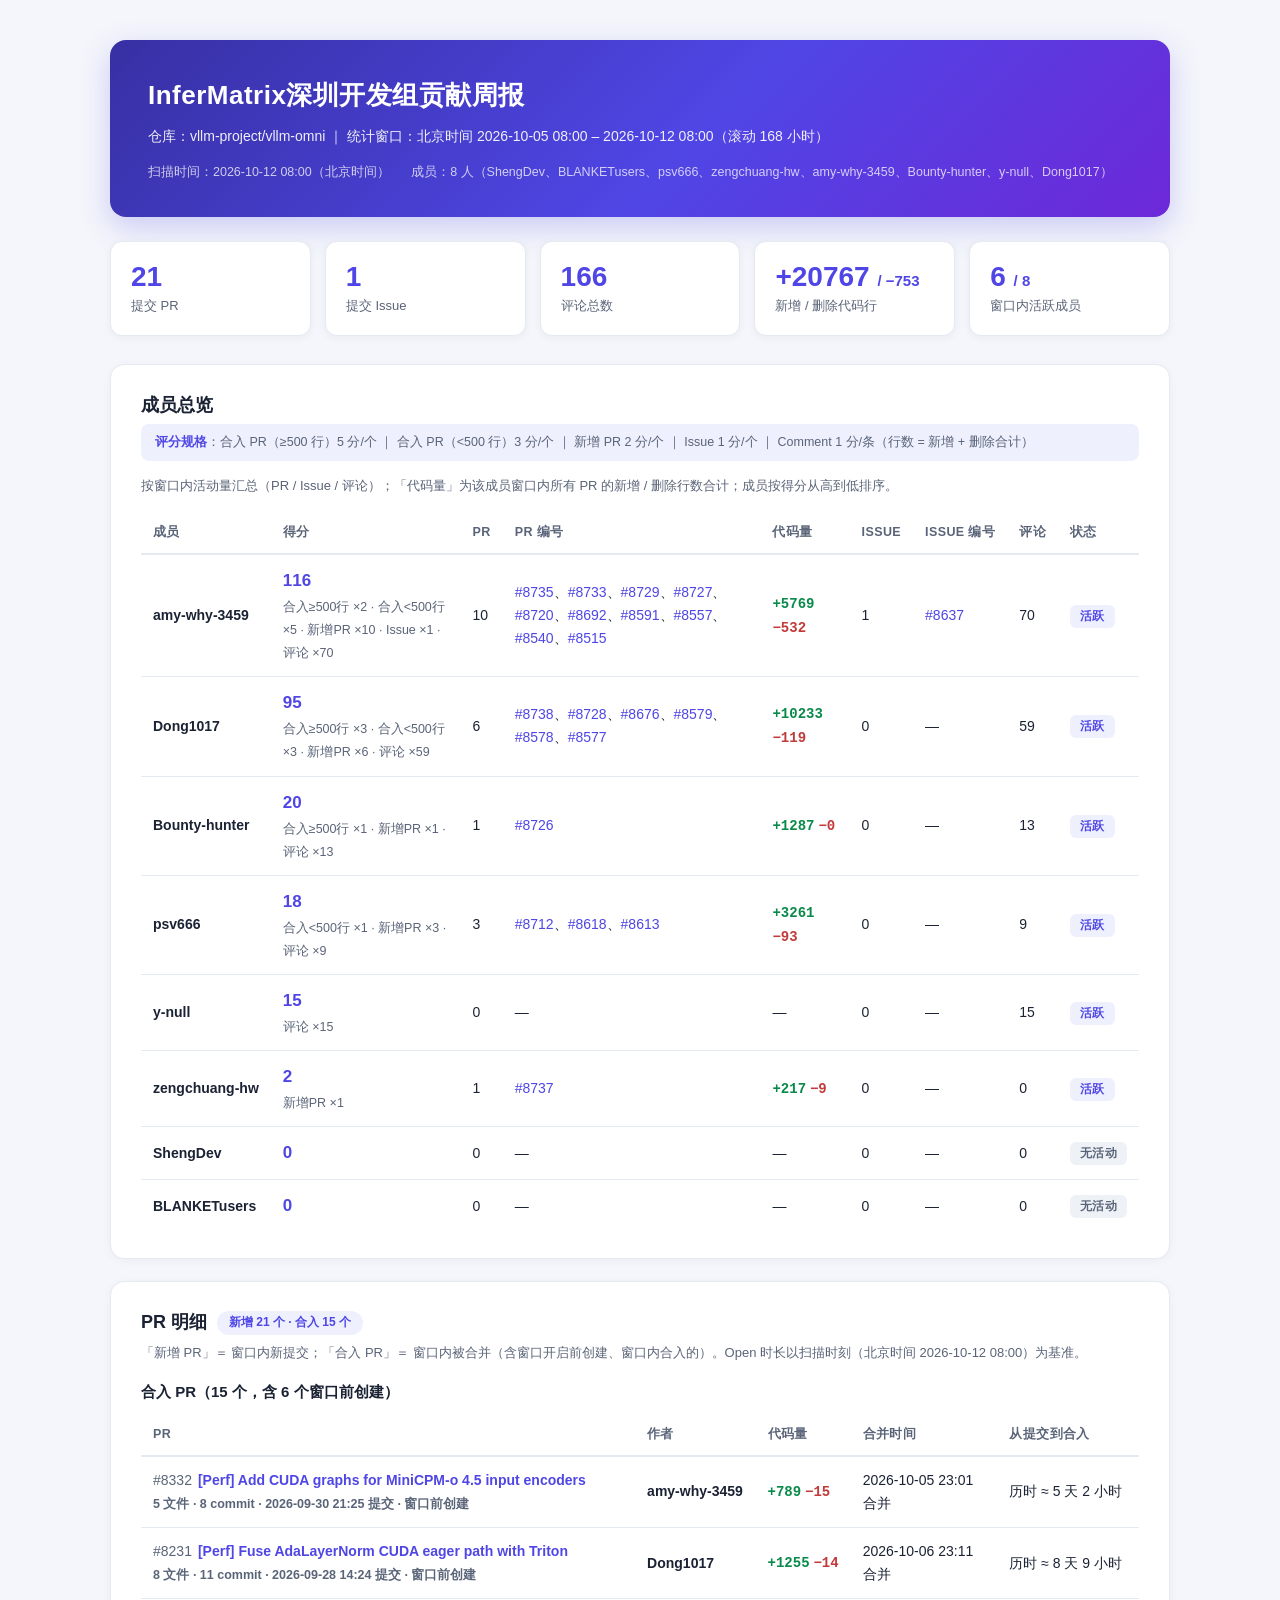
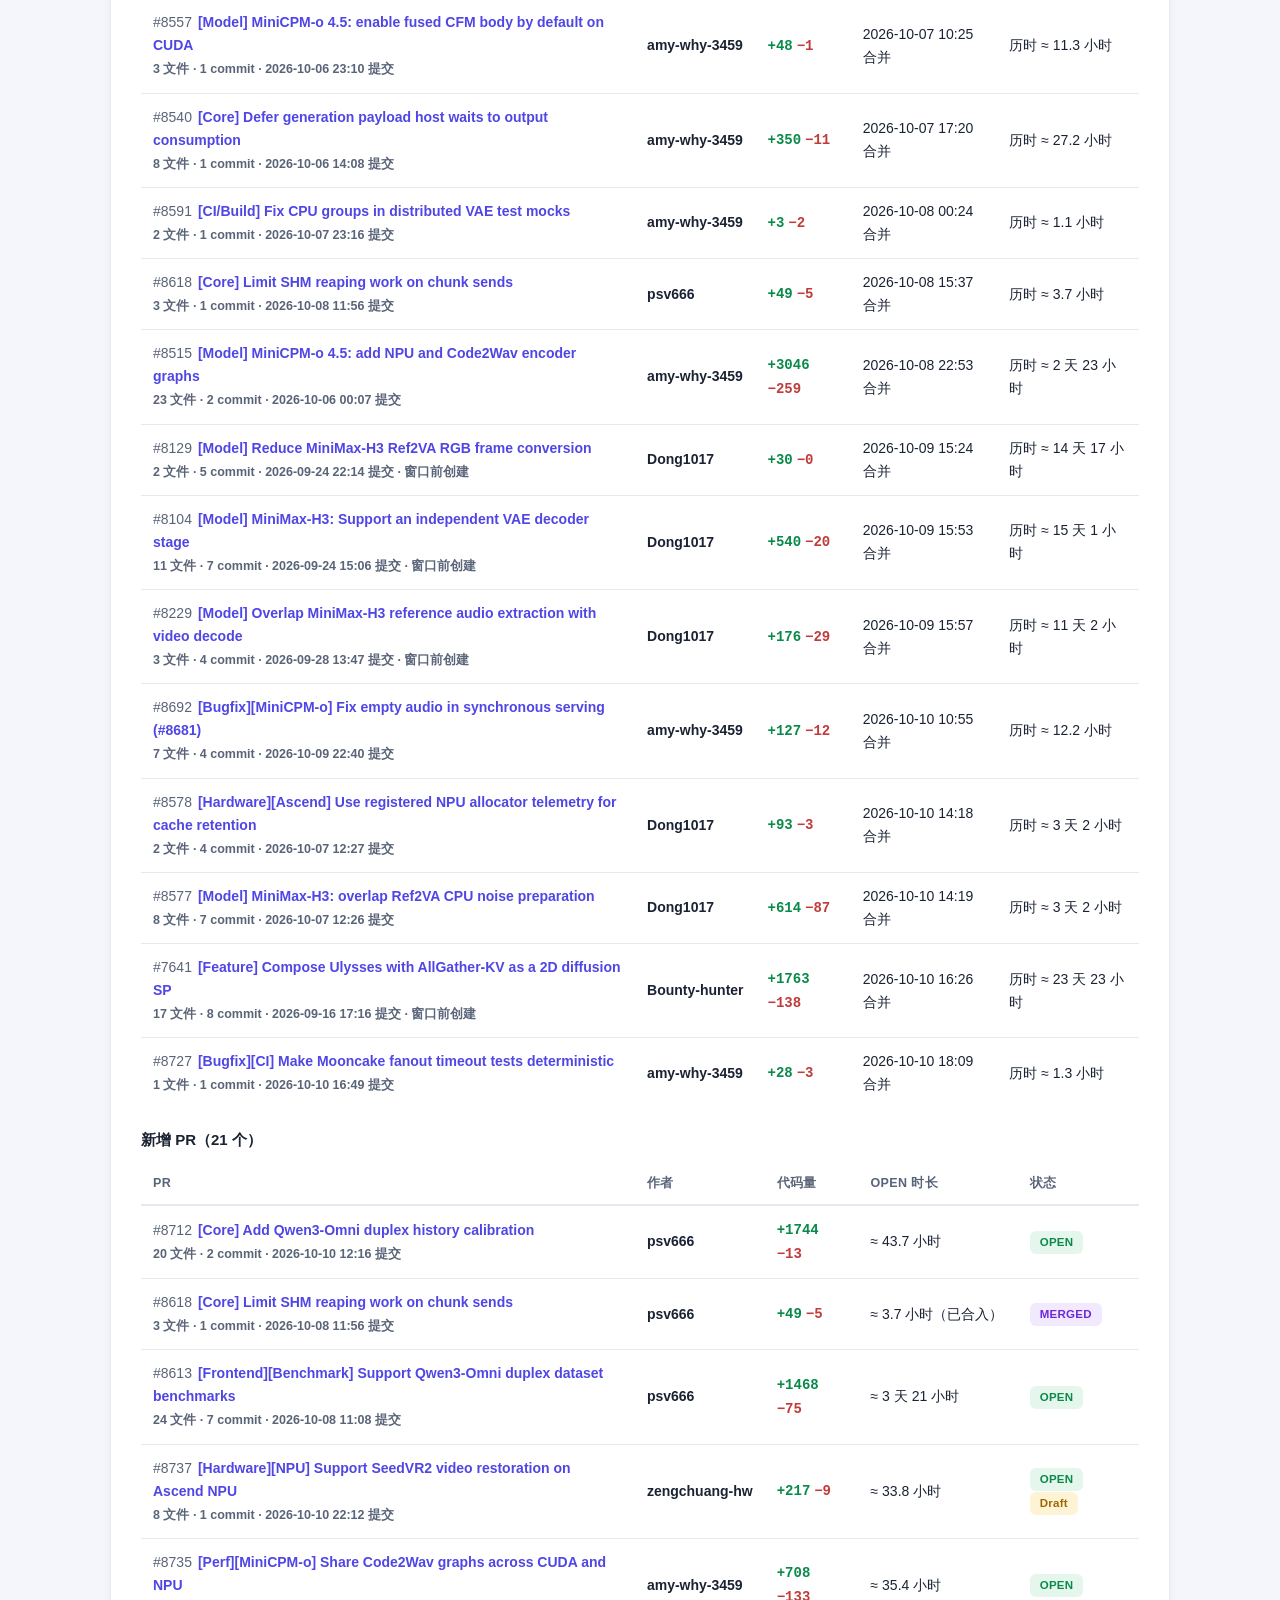
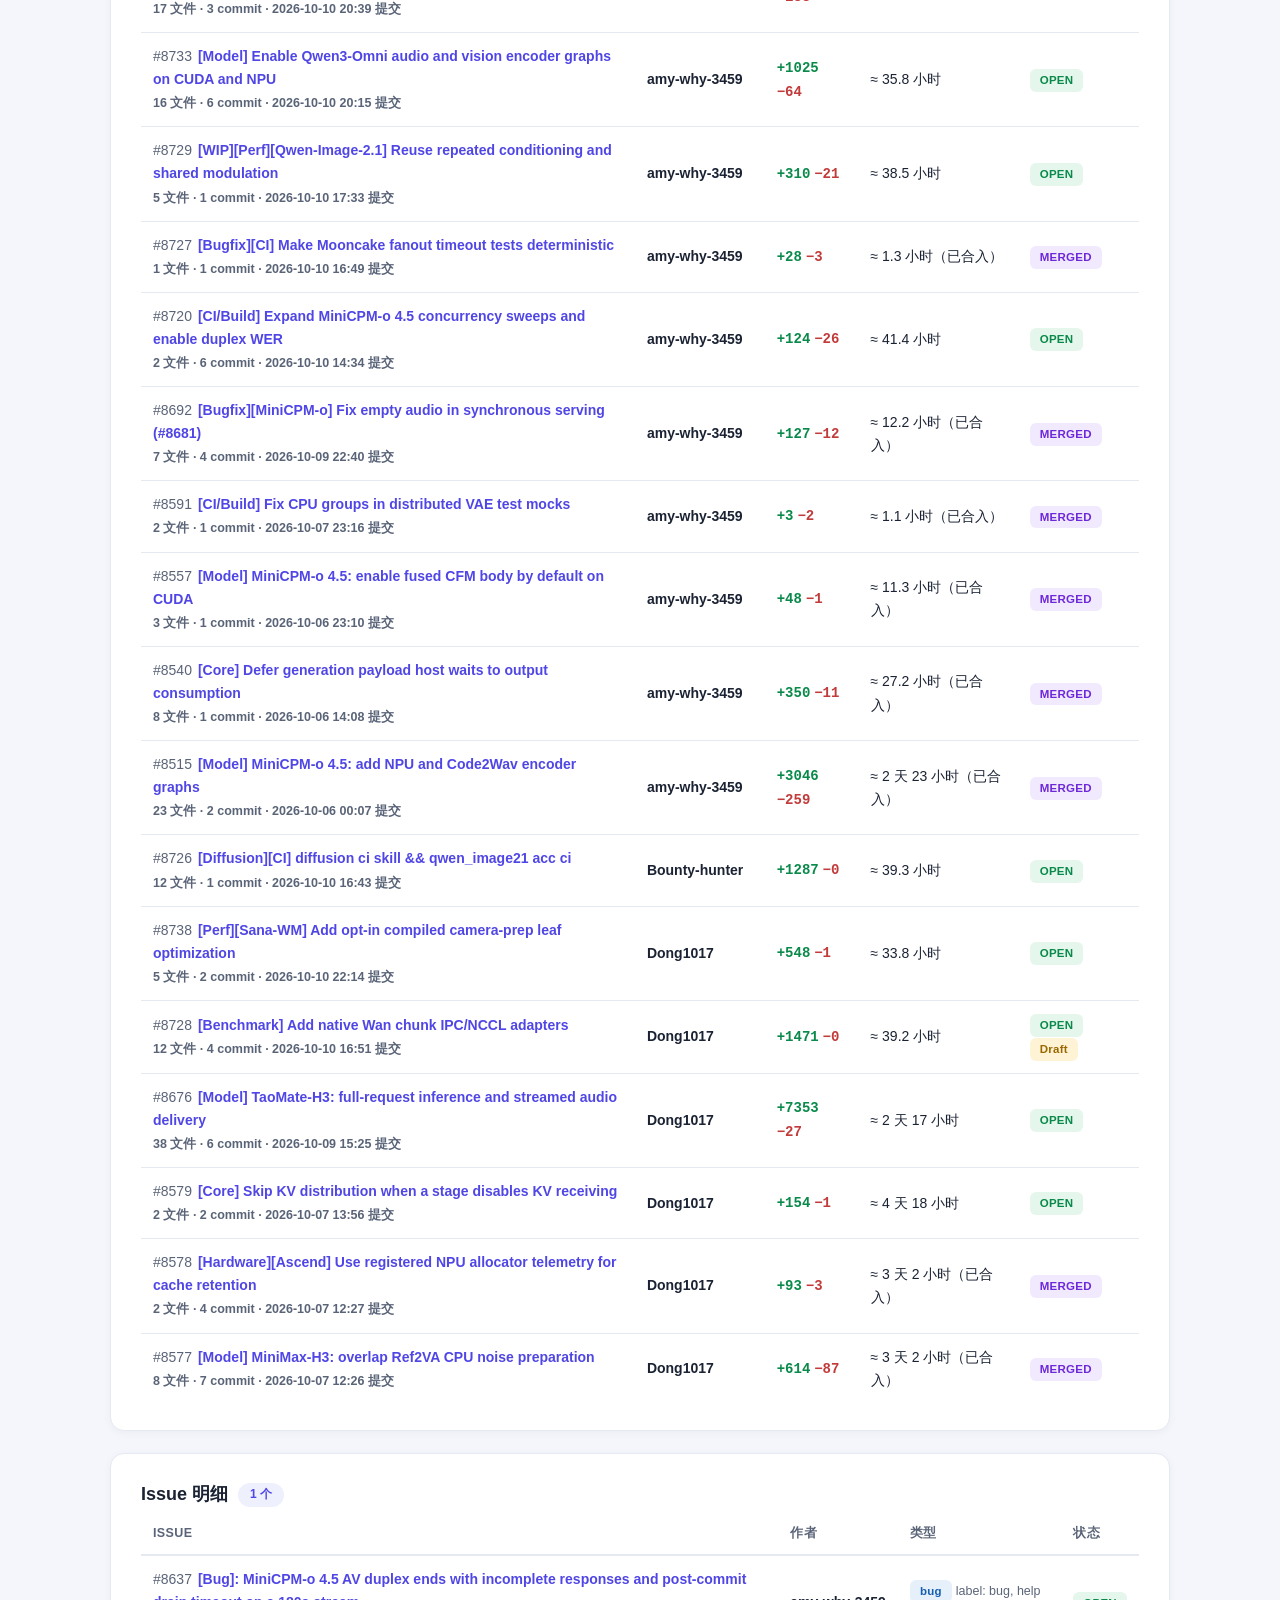
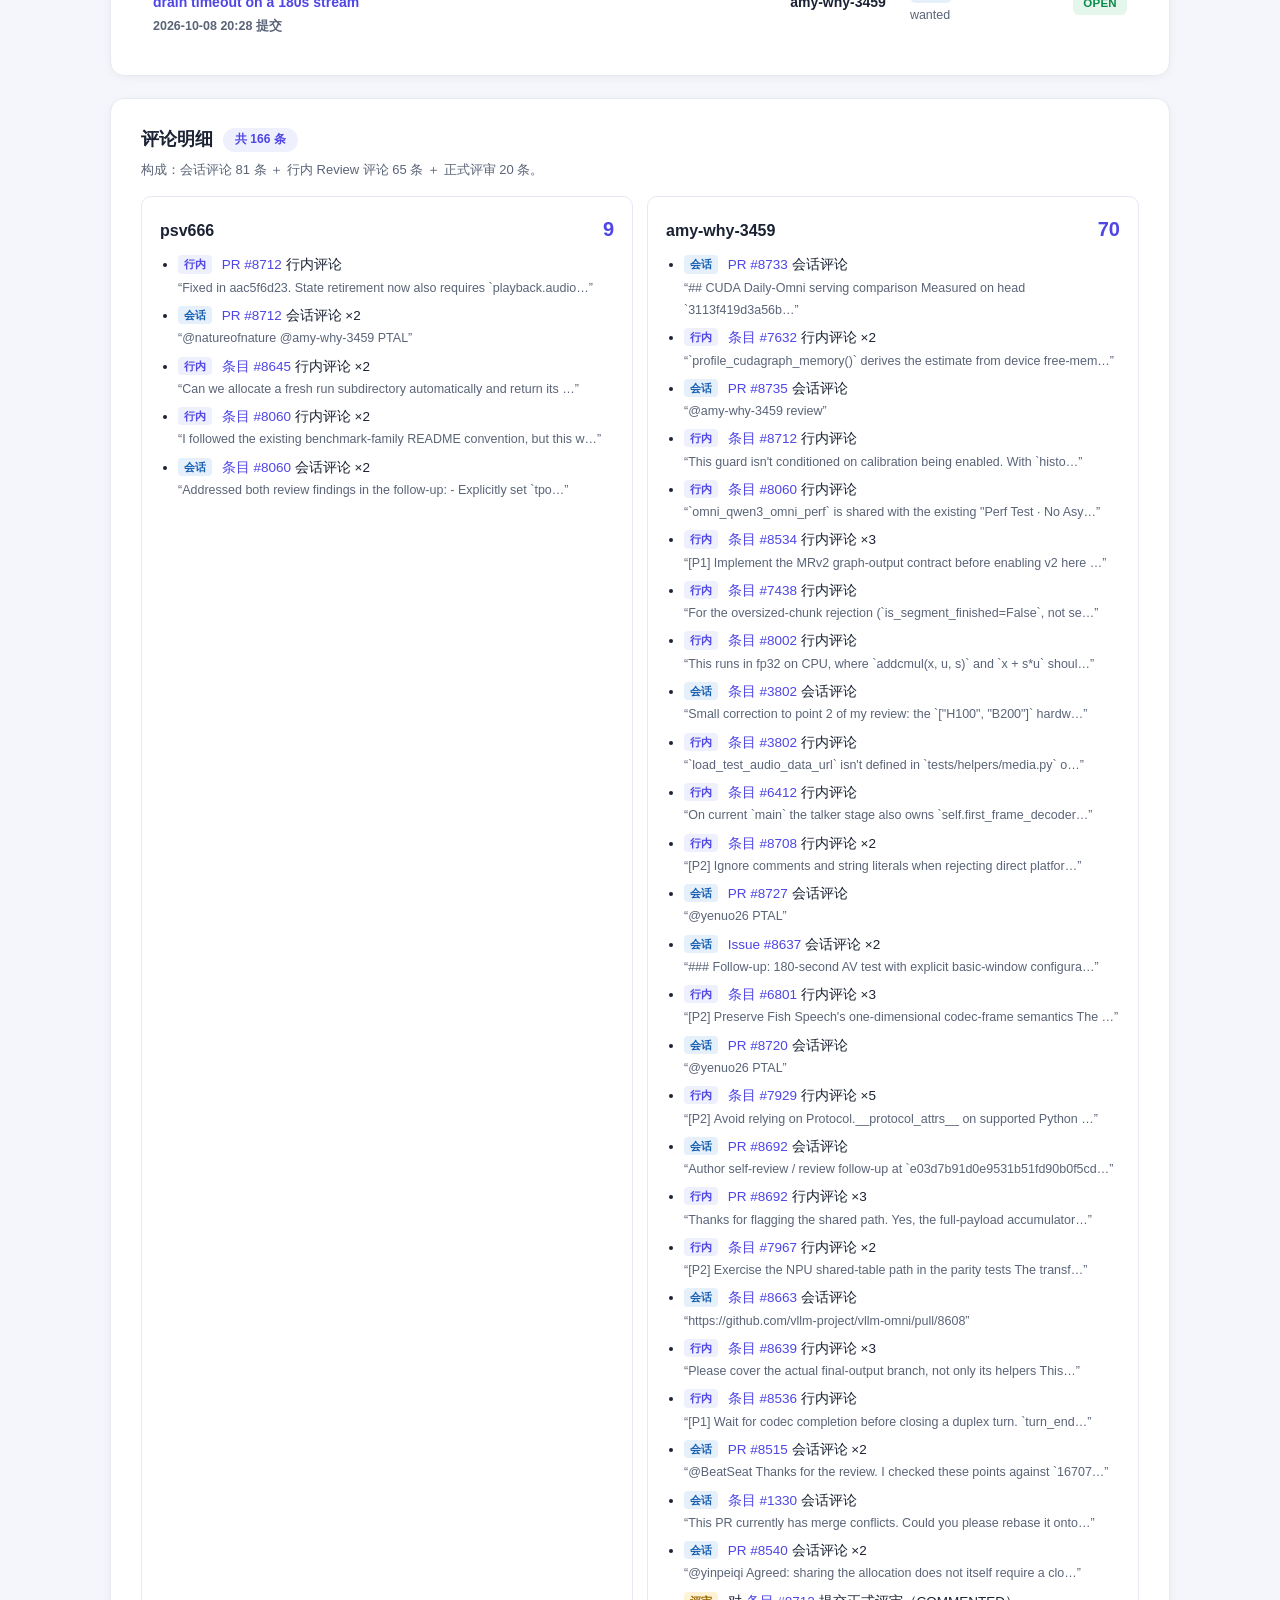
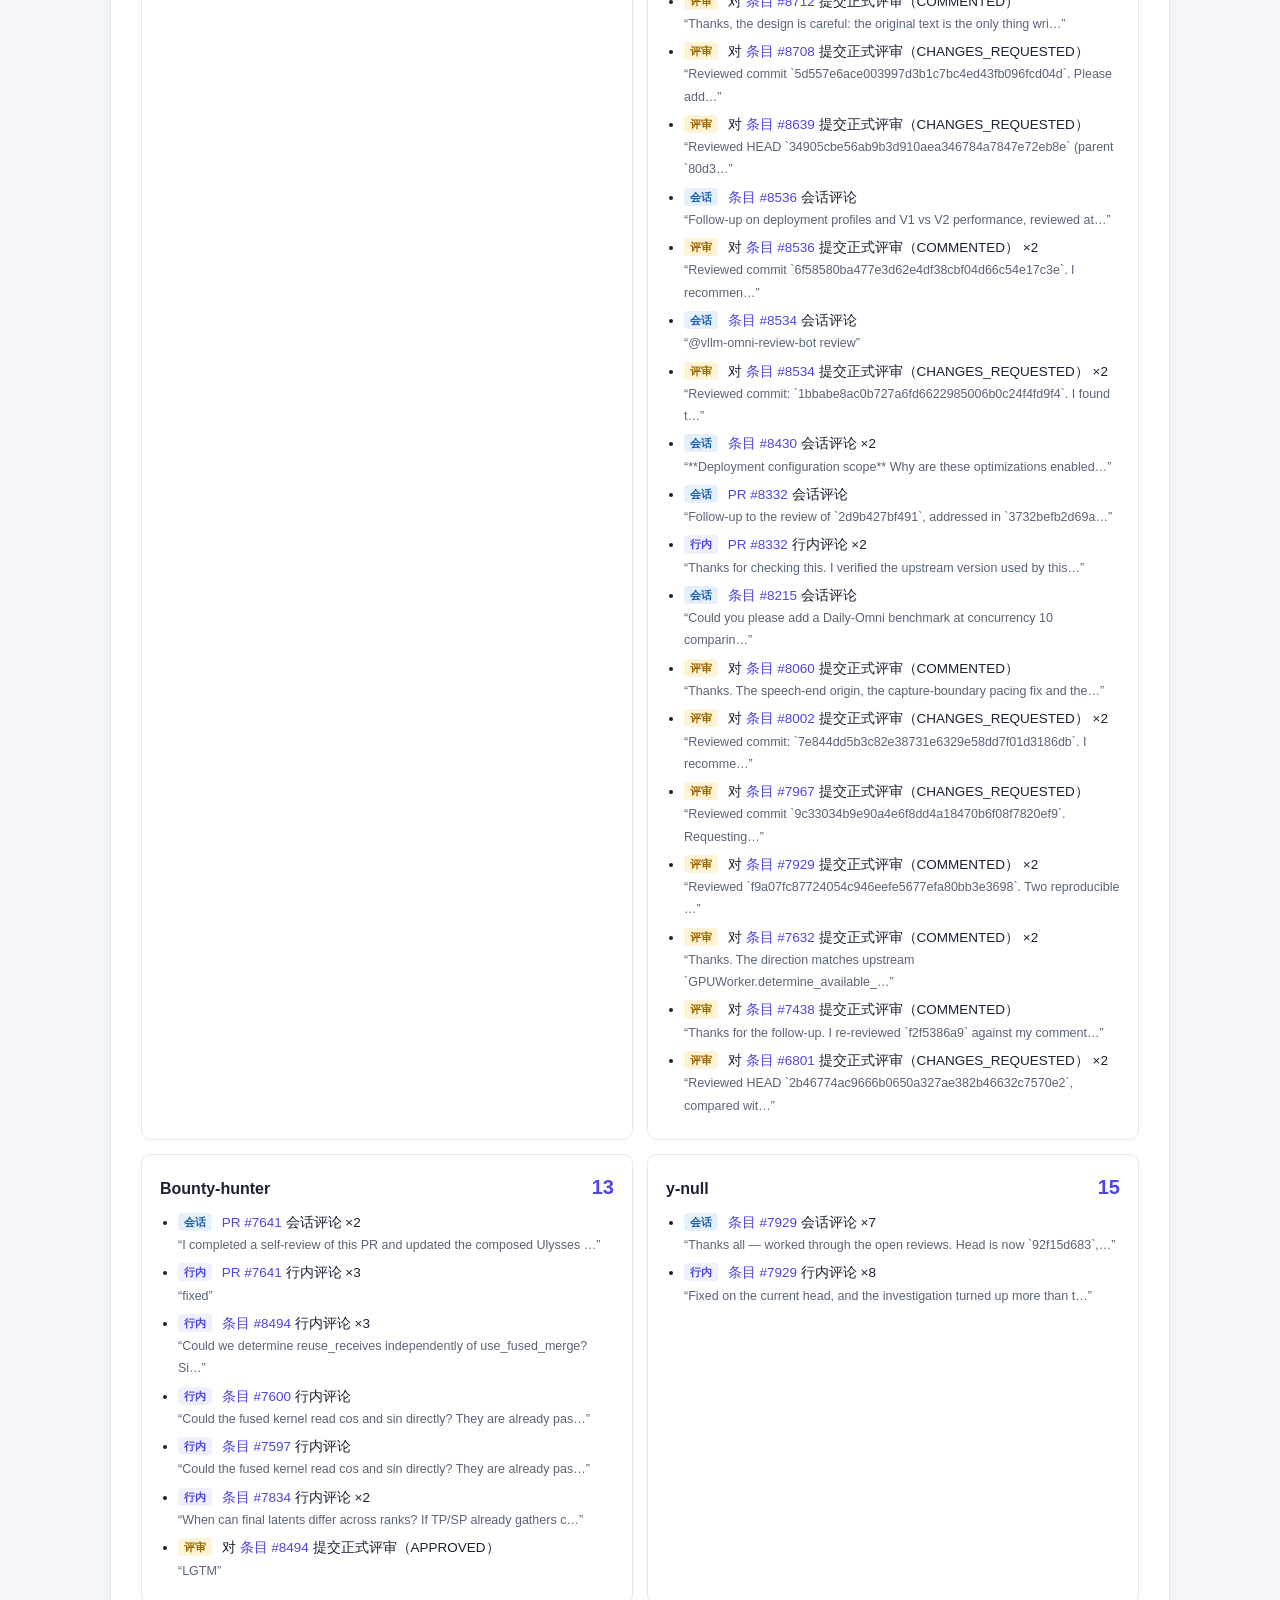
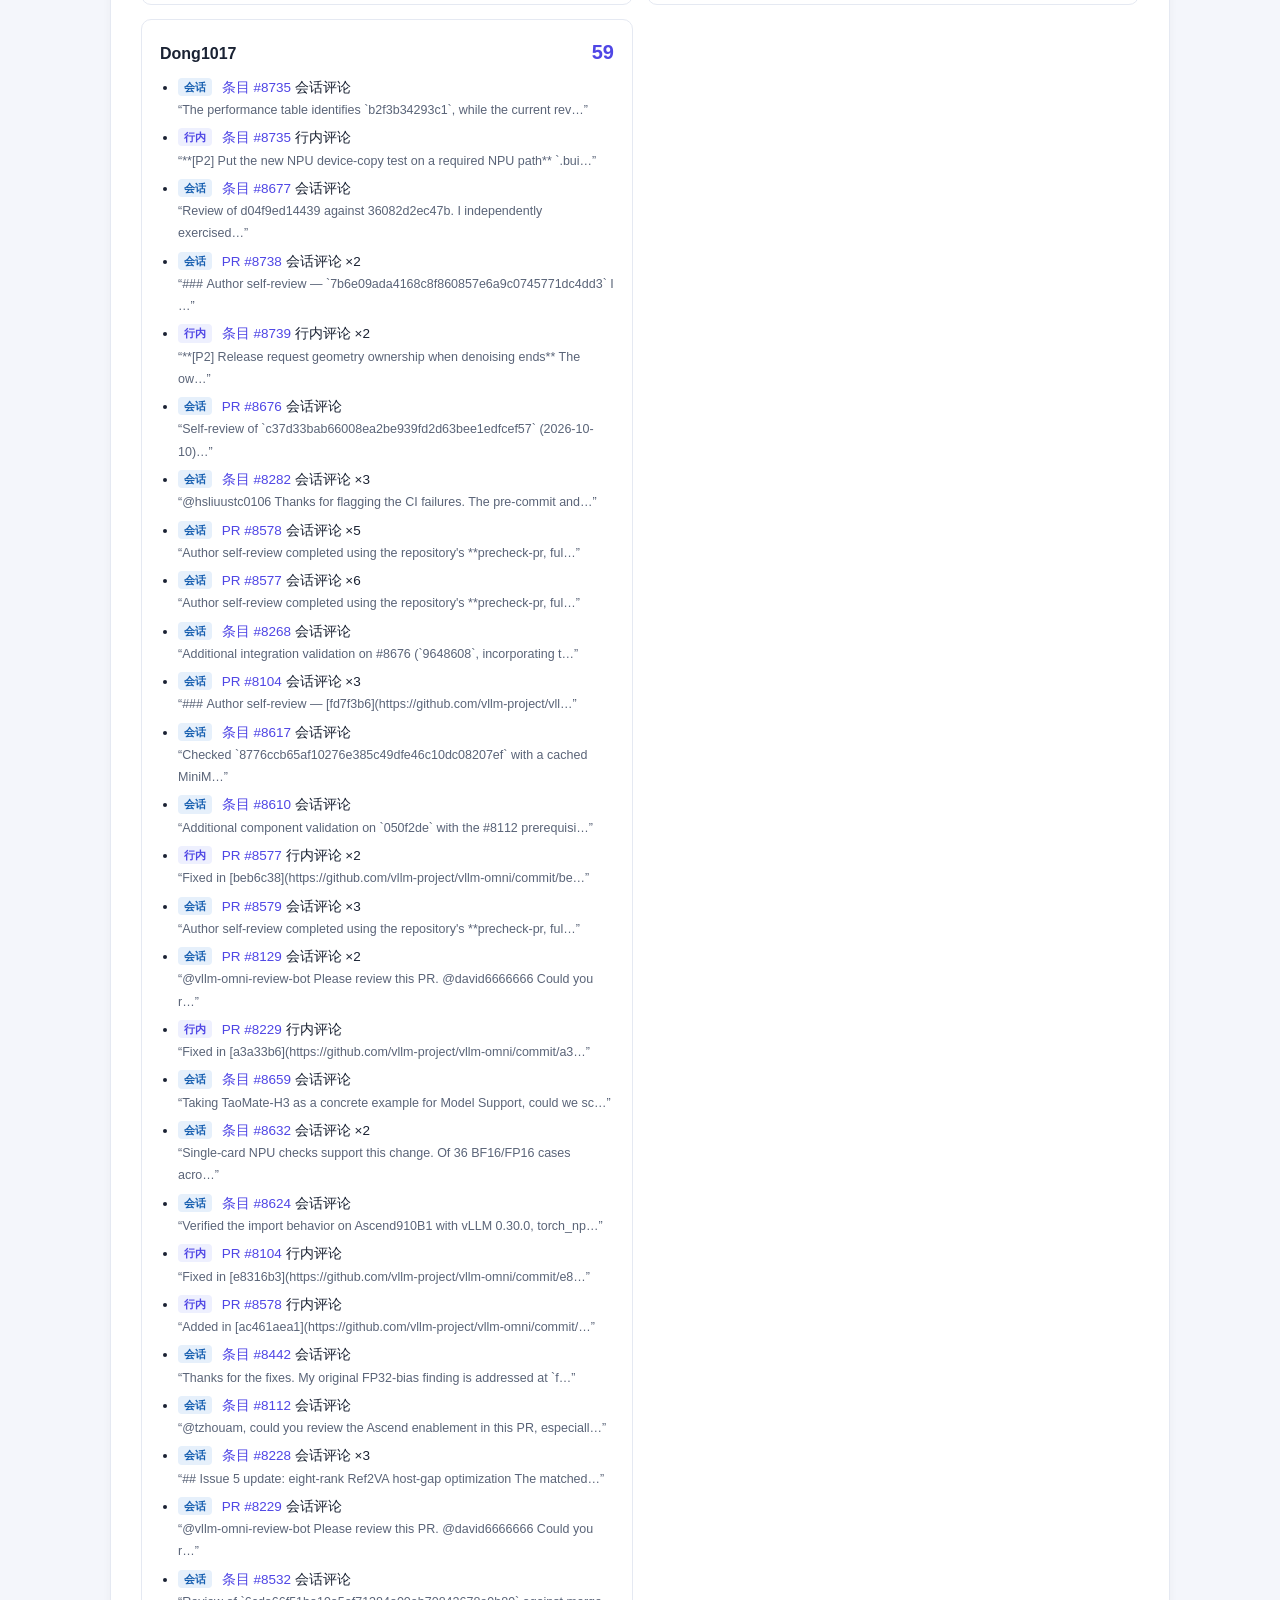
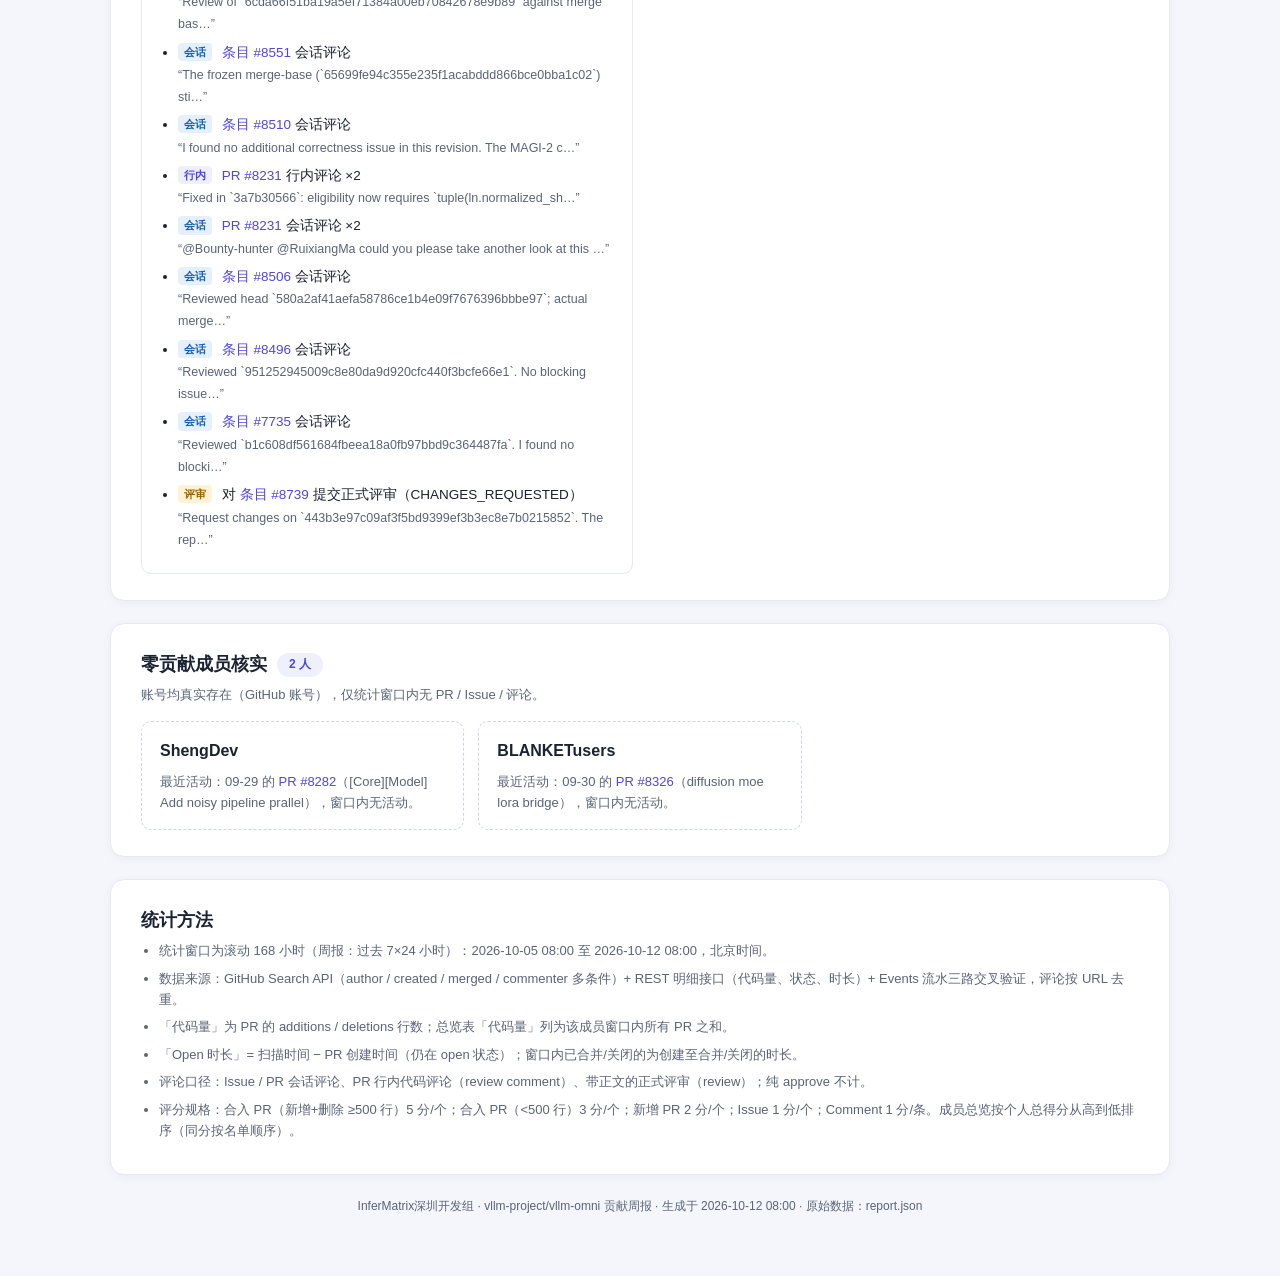
==== index.html @ 9a738234 "发布 2026-10-12 贡献周报" ====
<!DOCTYPE html>
<html lang="zh-CN">
<head>
<meta charset="UTF-8">
<meta name="viewport" content="width=device-width, initial-scale=1.0">
<title>InferMatrix深圳开发组 · 贡献周报 · 2026-10-12</title>
<style>
  :root {
    --ink: #1a2233; --ink-soft: #5a6478; --line: #e5e9f2; --bg: #f4f6fb; --card: #ffffff;
    --accent: #4f46e5; --accent-soft: #eef0fe;
    --green: #0a8a4a; --green-bg: #e5f6ec; --red: #c23b3b; --red-bg: #fdecec;
    --amber: #9a6700; --amber-bg: #fff3d6; --blue: #175fb0; --blue-bg: #e6f0fb;
    --violet: #6d28d9; --violet-bg: #f1e9fe; --gray-bg: #eef1f6;
  }
  * { box-sizing: border-box; margin: 0; padding: 0; }
  body { font-family: -apple-system, "Segoe UI", Roboto, "PingFang SC", "Microsoft YaHei", "Noto Sans SC", sans-serif;
    background: var(--bg); color: var(--ink); line-height: 1.65; padding: 40px 20px 60px; }
  .page { max-width: 1060px; margin: 0 auto; }
  header.hero { background: linear-gradient(135deg, #3730a3 0%, #4f46e5 55%, #6d28d9 100%); color: #fff;
    border-radius: 16px; padding: 34px 38px; margin-bottom: 24px; box-shadow: 0 10px 30px rgba(79, 70, 229, .25); }
  header.hero h1 { font-size: 26px; font-weight: 700; letter-spacing: .5px; }
  header.hero .sub { margin-top: 8px; font-size: 14px; opacity: .92; }
  header.hero .meta { margin-top: 14px; font-size: 12.5px; opacity: .75; }
  header.hero .meta span { margin-right: 18px; }
  .stats { display: grid; grid-template-columns: repeat(5, 1fr); gap: 14px; margin-bottom: 28px; }
  .stat { background: var(--card); border-radius: 12px; padding: 18px 20px; border: 1px solid var(--line);
    box-shadow: 0 2px 8px rgba(26, 34, 51, .05); }
  .stat .num { font-size: 28px; font-weight: 800; color: var(--accent); line-height: 1.2; }
  .stat .lbl { font-size: 13px; color: var(--ink-soft); margin-top: 2px; }
  .stat .num small { font-size: 15px; font-weight: 600; }
  section { background: var(--card); border: 1px solid var(--line); border-radius: 14px; padding: 26px 30px;
    margin-bottom: 22px; box-shadow: 0 2px 10px rgba(26,34,51,.04); }
  h2 { font-size: 18px; font-weight: 700; margin-bottom: 4px; display: flex; align-items: center; gap: 10px; flex-wrap: wrap; }
  h2 .tag { font-size: 12px; font-weight: 600; color: var(--accent); background: var(--accent-soft); border-radius: 999px; padding: 2px 12px; }
  .h3 { font-size: 15px; font-weight: 700; margin: 20px 0 10px; }
  .h3:first-of-type { margin-top: 0; }
  .sec-desc { font-size: 13px; color: var(--ink-soft); margin-bottom: 16px; }
  table { width: 100%; border-collapse: collapse; font-size: 14px; }
  th { text-align: left; font-size: 12.5px; color: var(--ink-soft); font-weight: 600; text-transform: uppercase;
    letter-spacing: .4px; padding: 10px 12px; border-bottom: 2px solid var(--line); white-space: nowrap; }
  td { padding: 12px; border-bottom: 1px solid var(--line); vertical-align: middle; }
  tr:last-child td { border-bottom: none; }
  tr:hover td { background: #fafbfe; }
  a { color: var(--accent); text-decoration: none; }
  a:hover { text-decoration: underline; }
  .pr-title { font-weight: 600; }
  .pr-id { color: var(--ink-soft); font-weight: 500; margin-right: 6px; }
  .member { font-weight: 600; white-space: nowrap; }
  .codeadd { color: var(--green); font-weight: 700; font-family: Consolas, "Courier New", monospace; }
  .codedel { color: var(--red); font-weight: 700; font-family: Consolas, "Courier New", monospace; }
  .muted { color: var(--ink-soft); font-size: 12.5px; }
  .badge { display: inline-block; font-size: 11.5px; font-weight: 700; border-radius: 6px; padding: 2px 10px;
    letter-spacing: .3px; white-space: nowrap; }
  .b-open { color: var(--green); background: var(--green-bg); }
  .b-draft { color: var(--amber); background: var(--amber-bg); }
  .b-merged { color: var(--violet); background: var(--violet-bg); }
  .b-closed { color: var(--ink-soft); background: var(--gray-bg); }
  .b-perf { color: var(--blue); background: var(--blue-bg); }
  .b-idle { color: var(--ink-soft); background: var(--gray-bg); }
  .b-active { color: var(--accent); background: var(--accent-soft); }
  .cmt-grid { display: grid; grid-template-columns: 1fr 1fr; gap: 14px; }
  .cmt-card { border: 1px solid var(--line); border-radius: 10px; padding: 16px 18px; }
  .cmt-card .head { display: flex; justify-content: space-between; align-items: baseline; margin-bottom: 8px; }
  .cmt-card .who { font-weight: 700; }
  .cmt-card .count { font-size: 20px; font-weight: 800; color: var(--accent); }
  .cmt-card ul { margin-left: 18px; font-size: 13.5px; }
  .cmt-card li { margin-bottom: 6px; }
  .k { display: inline-block; font-size: 11px; font-weight: 700; border-radius: 4px; padding: 0 6px; margin-right: 6px; vertical-align: 1px; }
  .k1 { color: var(--blue); background: var(--blue-bg); }
  .k2 { color: var(--accent); background: var(--accent-soft); }
  .k3 { color: var(--amber); background: var(--amber-bg); }
  .rules { background: var(--accent-soft); border-radius: 8px; padding: 8px 14px; font-size: 12.5px; color: var(--ink-soft); margin-bottom: 14px; }
  .rules b { color: var(--accent); }
  .score { font-weight: 800; color: var(--accent); font-size: 17px; }
  .idle-grid { display: grid; grid-template-columns: repeat(3, 1fr); gap: 14px; }
  .idle-card { border: 1px dashed #cdd4e2; border-radius: 10px; padding: 16px 18px; }
  .idle-card .who { font-weight: 700; margin-bottom: 6px; }
  .idle-card p { font-size: 13px; color: var(--ink-soft); }
  .method { font-size: 13px; color: var(--ink-soft); }
  .method li { margin-bottom: 6px; margin-left: 18px; }
  footer { text-align: center; font-size: 12px; color: var(--ink-soft); margin-top: 10px; }
  @media (max-width: 860px) { .stats { grid-template-columns: repeat(2, 1fr); } .cmt-grid, .idle-grid { grid-template-columns: 1fr; } section { padding: 20px 18px; } .table-wrap { overflow-x: auto; } }
  @media print { body { background: #fff; padding: 0; } section, .stat, header.hero { box-shadow: none; } }
</style>
</head>
<body>
<div class="page">

  <header class="hero">
    <h1>InferMatrix深圳开发组贡献周报</h1>
    <div class="sub">仓库：vllm-project/vllm-omni ｜ 统计窗口：北京时间 2026-10-05 08:00 – 2026-10-12 08:00（滚动 168 小时）</div>
    <div class="meta">
      <span>扫描时间：2026-10-12 08:00（北京时间）</span>
      <span>成员：8 人（ShengDev、BLANKETusers、psv666、zengchuang-hw、amy-why-3459、Bounty-hunter、y-null、Dong1017）</span>
    </div>
  </header>

  <div class="stats">
    <div class="stat"><div class="num">21</div><div class="lbl">提交 PR</div></div>
    <div class="stat"><div class="num">1</div><div class="lbl">提交 Issue</div></div>
    <div class="stat"><div class="num">166</div><div class="lbl">评论总数</div></div>
    <div class="stat"><div class="num">+20767 <small>/ −753</small></div><div class="lbl">新增 / 删除代码行</div></div>
    <div class="stat"><div class="num">6 <small>/ 8</small></div><div class="lbl">窗口内活跃成员</div></div>
  </div>

  <section>
    <h2>成员总览</h2>
    <div class="rules"><b>评分规格</b>：合入 PR（≥500 行）5 分/个 ｜ 合入 PR（&lt;500 行）3 分/个 ｜ 新增 PR 2 分/个 ｜ Issue 1 分/个 ｜ Comment 1 分/条（行数 = 新增 + 删除合计）</div>
    <div class="sec-desc">按窗口内活动量汇总（PR / Issue / 评论）；「代码量」为该成员窗口内所有 PR 的新增 / 删除行数合计；成员按得分从高到低排序。</div>
    <div class="table-wrap">
    <table>
      <thead><tr><th>成员</th><th>得分</th><th>PR</th><th>PR 编号</th><th>代码量</th><th>Issue</th><th>Issue 编号</th><th>评论</th><th>状态</th></tr></thead>
      <tbody>
        <tr><td class="member">amy-why-3459</td><td><span class="score">116</span><br><span class="muted">合入≥500行 ×2 · 合入<500行 ×5 · 新增PR ×10 · Issue ×1 · 评论 ×70</span></td><td>10</td><td><a href="https://github.com/vllm-project/vllm-omni/pull/8735" target="_blank">#8735</a>、<a href="https://github.com/vllm-project/vllm-omni/pull/8733" target="_blank">#8733</a>、<a href="https://github.com/vllm-project/vllm-omni/pull/8729" target="_blank">#8729</a>、<a href="https://github.com/vllm-project/vllm-omni/pull/8727" target="_blank">#8727</a>、<a href="https://github.com/vllm-project/vllm-omni/pull/8720" target="_blank">#8720</a>、<a href="https://github.com/vllm-project/vllm-omni/pull/8692" target="_blank">#8692</a>、<a href="https://github.com/vllm-project/vllm-omni/pull/8591" target="_blank">#8591</a>、<a href="https://github.com/vllm-project/vllm-omni/pull/8557" target="_blank">#8557</a>、<a href="https://github.com/vllm-project/vllm-omni/pull/8540" target="_blank">#8540</a>、<a href="https://github.com/vllm-project/vllm-omni/pull/8515" target="_blank">#8515</a></td><td><span class="codeadd">+5769</span> <span class="codedel">−532</span></td><td>1</td><td><a href="https://github.com/vllm-project/vllm-omni/issues/8637" target="_blank">#8637</a></td><td>70</td><td><span class="badge b-active">活跃</span></td></tr>
        <tr><td class="member">Dong1017</td><td><span class="score">95</span><br><span class="muted">合入≥500行 ×3 · 合入<500行 ×3 · 新增PR ×6 · 评论 ×59</span></td><td>6</td><td><a href="https://github.com/vllm-project/vllm-omni/pull/8738" target="_blank">#8738</a>、<a href="https://github.com/vllm-project/vllm-omni/pull/8728" target="_blank">#8728</a>、<a href="https://github.com/vllm-project/vllm-omni/pull/8676" target="_blank">#8676</a>、<a href="https://github.com/vllm-project/vllm-omni/pull/8579" target="_blank">#8579</a>、<a href="https://github.com/vllm-project/vllm-omni/pull/8578" target="_blank">#8578</a>、<a href="https://github.com/vllm-project/vllm-omni/pull/8577" target="_blank">#8577</a></td><td><span class="codeadd">+10233</span> <span class="codedel">−119</span></td><td>0</td><td>—</td><td>59</td><td><span class="badge b-active">活跃</span></td></tr>
        <tr><td class="member">Bounty-hunter</td><td><span class="score">20</span><br><span class="muted">合入≥500行 ×1 · 新增PR ×1 · 评论 ×13</span></td><td>1</td><td><a href="https://github.com/vllm-project/vllm-omni/pull/8726" target="_blank">#8726</a></td><td><span class="codeadd">+1287</span> <span class="codedel">−0</span></td><td>0</td><td>—</td><td>13</td><td><span class="badge b-active">活跃</span></td></tr>
        <tr><td class="member">psv666</td><td><span class="score">18</span><br><span class="muted">合入<500行 ×1 · 新增PR ×3 · 评论 ×9</span></td><td>3</td><td><a href="https://github.com/vllm-project/vllm-omni/pull/8712" target="_blank">#8712</a>、<a href="https://github.com/vllm-project/vllm-omni/pull/8618" target="_blank">#8618</a>、<a href="https://github.com/vllm-project/vllm-omni/pull/8613" target="_blank">#8613</a></td><td><span class="codeadd">+3261</span> <span class="codedel">−93</span></td><td>0</td><td>—</td><td>9</td><td><span class="badge b-active">活跃</span></td></tr>
        <tr><td class="member">y-null</td><td><span class="score">15</span><br><span class="muted">评论 ×15</span></td><td>0</td><td>—</td><td>—</td><td>0</td><td>—</td><td>15</td><td><span class="badge b-active">活跃</span></td></tr>
        <tr><td class="member">zengchuang-hw</td><td><span class="score">2</span><br><span class="muted">新增PR ×1</span></td><td>1</td><td><a href="https://github.com/vllm-project/vllm-omni/pull/8737" target="_blank">#8737</a></td><td><span class="codeadd">+217</span> <span class="codedel">−9</span></td><td>0</td><td>—</td><td>0</td><td><span class="badge b-active">活跃</span></td></tr>
        <tr><td class="member">ShengDev</td><td><span class="score">0</span></td><td>0</td><td>—</td><td>—</td><td>0</td><td>—</td><td>0</td><td><span class="badge b-idle">无活动</span></td></tr>
        <tr><td class="member">BLANKETusers</td><td><span class="score">0</span></td><td>0</td><td>—</td><td>—</td><td>0</td><td>—</td><td>0</td><td><span class="badge b-idle">无活动</span></td></tr>
      </tbody>
    </table>
    </div>
  </section>

  <section>
    <h2>PR 明细 <span class="tag">新增 21 个 · 合入 15 个</span></h2>
    <div class="sec-desc">「新增 PR」＝ 窗口内新提交；「合入 PR」＝ 窗口内被合并（含窗口开启前创建、窗口内合入的）。Open 时长以扫描时刻（北京时间 2026-10-12 08:00）为基准。</div>
    <h3 class="h3">合入 PR（15 个，含 6 个窗口前创建）</h3>
    <div class="table-wrap"><table>
      <thead><tr><th>PR</th><th>作者</th><th>代码量</th><th>合并时间</th><th>从提交到合入</th></tr></thead>
      <tbody><tr>
          <td class="pr-title"><span class="pr-id">#8332</span><a href="https://github.com/vllm-project/vllm-omni/pull/8332" target="_blank">[Perf] Add CUDA graphs for MiniCPM-o 4.5 input encoders</a><br><span class="muted">5 文件 · 8 commit · 2026-09-30 21:25 提交 · 窗口前创建</span></td>
          <td class="member">amy-why-3459</td>
          <td><span class="codeadd">+789</span> <span class="codedel">−15</span></td>
          <td>2026-10-05 23:01 合并</td>
          <td>历时 ≈ 5 天 2 小时</td>
        </tr>
        <tr>
          <td class="pr-title"><span class="pr-id">#8231</span><a href="https://github.com/vllm-project/vllm-omni/pull/8231" target="_blank">[Perf] Fuse AdaLayerNorm CUDA eager path with Triton</a><br><span class="muted">8 文件 · 11 commit · 2026-09-28 14:24 提交 · 窗口前创建</span></td>
          <td class="member">Dong1017</td>
          <td><span class="codeadd">+1255</span> <span class="codedel">−14</span></td>
          <td>2026-10-06 23:11 合并</td>
          <td>历时 ≈ 8 天 9 小时</td>
        </tr>
        <tr>
          <td class="pr-title"><span class="pr-id">#8557</span><a href="https://github.com/vllm-project/vllm-omni/pull/8557" target="_blank">[Model] MiniCPM-o 4.5: enable fused CFM body by default on CUDA</a><br><span class="muted">3 文件 · 1 commit · 2026-10-06 23:10 提交</span></td>
          <td class="member">amy-why-3459</td>
          <td><span class="codeadd">+48</span> <span class="codedel">−1</span></td>
          <td>2026-10-07 10:25 合并</td>
          <td>历时 ≈ 11.3 小时</td>
        </tr>
        <tr>
          <td class="pr-title"><span class="pr-id">#8540</span><a href="https://github.com/vllm-project/vllm-omni/pull/8540" target="_blank">[Core] Defer generation payload host waits to output consumption</a><br><span class="muted">8 文件 · 1 commit · 2026-10-06 14:08 提交</span></td>
          <td class="member">amy-why-3459</td>
          <td><span class="codeadd">+350</span> <span class="codedel">−11</span></td>
          <td>2026-10-07 17:20 合并</td>
          <td>历时 ≈ 27.2 小时</td>
        </tr>
        <tr>
          <td class="pr-title"><span class="pr-id">#8591</span><a href="https://github.com/vllm-project/vllm-omni/pull/8591" target="_blank">[CI/Build] Fix CPU groups in distributed VAE test mocks</a><br><span class="muted">2 文件 · 1 commit · 2026-10-07 23:16 提交</span></td>
          <td class="member">amy-why-3459</td>
          <td><span class="codeadd">+3</span> <span class="codedel">−2</span></td>
          <td>2026-10-08 00:24 合并</td>
          <td>历时 ≈ 1.1 小时</td>
        </tr>
        <tr>
          <td class="pr-title"><span class="pr-id">#8618</span><a href="https://github.com/vllm-project/vllm-omni/pull/8618" target="_blank">[Core] Limit SHM reaping work on chunk sends</a><br><span class="muted">3 文件 · 1 commit · 2026-10-08 11:56 提交</span></td>
          <td class="member">psv666</td>
          <td><span class="codeadd">+49</span> <span class="codedel">−5</span></td>
          <td>2026-10-08 15:37 合并</td>
          <td>历时 ≈ 3.7 小时</td>
        </tr>
        <tr>
          <td class="pr-title"><span class="pr-id">#8515</span><a href="https://github.com/vllm-project/vllm-omni/pull/8515" target="_blank">[Model] MiniCPM-o 4.5: add NPU and Code2Wav encoder graphs</a><br><span class="muted">23 文件 · 2 commit · 2026-10-06 00:07 提交</span></td>
          <td class="member">amy-why-3459</td>
          <td><span class="codeadd">+3046</span> <span class="codedel">−259</span></td>
          <td>2026-10-08 22:53 合并</td>
          <td>历时 ≈ 2 天 23 小时</td>
        </tr>
        <tr>
          <td class="pr-title"><span class="pr-id">#8129</span><a href="https://github.com/vllm-project/vllm-omni/pull/8129" target="_blank">[Model] Reduce MiniMax-H3 Ref2VA RGB frame conversion</a><br><span class="muted">2 文件 · 5 commit · 2026-09-24 22:14 提交 · 窗口前创建</span></td>
          <td class="member">Dong1017</td>
          <td><span class="codeadd">+30</span> <span class="codedel">−0</span></td>
          <td>2026-10-09 15:24 合并</td>
          <td>历时 ≈ 14 天 17 小时</td>
        </tr>
        <tr>
          <td class="pr-title"><span class="pr-id">#8104</span><a href="https://github.com/vllm-project/vllm-omni/pull/8104" target="_blank">[Model] MiniMax-H3: Support an independent VAE decoder stage</a><br><span class="muted">11 文件 · 7 commit · 2026-09-24 15:06 提交 · 窗口前创建</span></td>
          <td class="member">Dong1017</td>
          <td><span class="codeadd">+540</span> <span class="codedel">−20</span></td>
          <td>2026-10-09 15:53 合并</td>
          <td>历时 ≈ 15 天 1 小时</td>
        </tr>
        <tr>
          <td class="pr-title"><span class="pr-id">#8229</span><a href="https://github.com/vllm-project/vllm-omni/pull/8229" target="_blank">[Model] Overlap MiniMax-H3 reference audio extraction with video decode</a><br><span class="muted">3 文件 · 4 commit · 2026-09-28 13:47 提交 · 窗口前创建</span></td>
          <td class="member">Dong1017</td>
          <td><span class="codeadd">+176</span> <span class="codedel">−29</span></td>
          <td>2026-10-09 15:57 合并</td>
          <td>历时 ≈ 11 天 2 小时</td>
        </tr>
        <tr>
          <td class="pr-title"><span class="pr-id">#8692</span><a href="https://github.com/vllm-project/vllm-omni/pull/8692" target="_blank">[Bugfix][MiniCPM-o] Fix empty audio in synchronous serving (#8681)</a><br><span class="muted">7 文件 · 4 commit · 2026-10-09 22:40 提交</span></td>
          <td class="member">amy-why-3459</td>
          <td><span class="codeadd">+127</span> <span class="codedel">−12</span></td>
          <td>2026-10-10 10:55 合并</td>
          <td>历时 ≈ 12.2 小时</td>
        </tr>
        <tr>
          <td class="pr-title"><span class="pr-id">#8578</span><a href="https://github.com/vllm-project/vllm-omni/pull/8578" target="_blank">[Hardware][Ascend] Use registered NPU allocator telemetry for cache retention</a><br><span class="muted">2 文件 · 4 commit · 2026-10-07 12:27 提交</span></td>
          <td class="member">Dong1017</td>
          <td><span class="codeadd">+93</span> <span class="codedel">−3</span></td>
          <td>2026-10-10 14:18 合并</td>
          <td>历时 ≈ 3 天 2 小时</td>
        </tr>
        <tr>
          <td class="pr-title"><span class="pr-id">#8577</span><a href="https://github.com/vllm-project/vllm-omni/pull/8577" target="_blank">[Model] MiniMax-H3: overlap Ref2VA CPU noise preparation</a><br><span class="muted">8 文件 · 7 commit · 2026-10-07 12:26 提交</span></td>
          <td class="member">Dong1017</td>
          <td><span class="codeadd">+614</span> <span class="codedel">−87</span></td>
          <td>2026-10-10 14:19 合并</td>
          <td>历时 ≈ 3 天 2 小时</td>
        </tr>
        <tr>
          <td class="pr-title"><span class="pr-id">#7641</span><a href="https://github.com/vllm-project/vllm-omni/pull/7641" target="_blank">[Feature] Compose Ulysses with AllGather-KV as a 2D diffusion SP</a><br><span class="muted">17 文件 · 8 commit · 2026-09-16 17:16 提交 · 窗口前创建</span></td>
          <td class="member">Bounty-hunter</td>
          <td><span class="codeadd">+1763</span> <span class="codedel">−138</span></td>
          <td>2026-10-10 16:26 合并</td>
          <td>历时 ≈ 23 天 23 小时</td>
        </tr>
        <tr>
          <td class="pr-title"><span class="pr-id">#8727</span><a href="https://github.com/vllm-project/vllm-omni/pull/8727" target="_blank">[Bugfix][CI] Make Mooncake fanout timeout tests deterministic</a><br><span class="muted">1 文件 · 1 commit · 2026-10-10 16:49 提交</span></td>
          <td class="member">amy-why-3459</td>
          <td><span class="codeadd">+28</span> <span class="codedel">−3</span></td>
          <td>2026-10-10 18:09 合并</td>
          <td>历时 ≈ 1.3 小时</td>
        </tr></tbody>
    </table></div>
<h3 class="h3">新增 PR（21 个）</h3>
    <div class="table-wrap"><table>
      <thead><tr><th>PR</th><th>作者</th><th>代码量</th><th>Open 时长</th><th>状态</th></tr></thead>
      <tbody><tr>
          <td class="pr-title"><span class="pr-id">#8712</span><a href="https://github.com/vllm-project/vllm-omni/pull/8712" target="_blank">[Core] Add Qwen3-Omni duplex history calibration</a><br><span class="muted">20 文件 · 2 commit · 2026-10-10 12:16 提交</span></td>
          <td class="member">psv666</td>
          <td><span class="codeadd">+1744</span> <span class="codedel">−13</span></td>
          <td>≈ 43.7 小时</td>
          <td><span class="badge b-open">OPEN</span></td>
        </tr>
        <tr>
          <td class="pr-title"><span class="pr-id">#8618</span><a href="https://github.com/vllm-project/vllm-omni/pull/8618" target="_blank">[Core] Limit SHM reaping work on chunk sends</a><br><span class="muted">3 文件 · 1 commit · 2026-10-08 11:56 提交</span></td>
          <td class="member">psv666</td>
          <td><span class="codeadd">+49</span> <span class="codedel">−5</span></td>
          <td>≈ 3.7 小时（已合入）</td>
          <td><span class="badge b-merged">MERGED</span></td>
        </tr>
        <tr>
          <td class="pr-title"><span class="pr-id">#8613</span><a href="https://github.com/vllm-project/vllm-omni/pull/8613" target="_blank">[Frontend][Benchmark] Support Qwen3-Omni duplex dataset benchmarks</a><br><span class="muted">24 文件 · 7 commit · 2026-10-08 11:08 提交</span></td>
          <td class="member">psv666</td>
          <td><span class="codeadd">+1468</span> <span class="codedel">−75</span></td>
          <td>≈ 3 天 21 小时</td>
          <td><span class="badge b-open">OPEN</span></td>
        </tr>
        <tr>
          <td class="pr-title"><span class="pr-id">#8737</span><a href="https://github.com/vllm-project/vllm-omni/pull/8737" target="_blank">[Hardware][NPU] Support SeedVR2 video restoration on Ascend NPU</a><br><span class="muted">8 文件 · 1 commit · 2026-10-10 22:12 提交</span></td>
          <td class="member">zengchuang-hw</td>
          <td><span class="codeadd">+217</span> <span class="codedel">−9</span></td>
          <td>≈ 33.8 小时</td>
          <td><span class="badge b-open">OPEN</span> <span class="badge b-draft">Draft</span></td>
        </tr>
        <tr>
          <td class="pr-title"><span class="pr-id">#8735</span><a href="https://github.com/vllm-project/vllm-omni/pull/8735" target="_blank">[Perf][MiniCPM-o] Share Code2Wav graphs across CUDA and NPU</a><br><span class="muted">17 文件 · 3 commit · 2026-10-10 20:39 提交</span></td>
          <td class="member">amy-why-3459</td>
          <td><span class="codeadd">+708</span> <span class="codedel">−133</span></td>
          <td>≈ 35.4 小时</td>
          <td><span class="badge b-open">OPEN</span></td>
        </tr>
        <tr>
          <td class="pr-title"><span class="pr-id">#8733</span><a href="https://github.com/vllm-project/vllm-omni/pull/8733" target="_blank">[Model] Enable Qwen3-Omni audio and vision encoder graphs on CUDA and NPU</a><br><span class="muted">16 文件 · 6 commit · 2026-10-10 20:15 提交</span></td>
          <td class="member">amy-why-3459</td>
          <td><span class="codeadd">+1025</span> <span class="codedel">−64</span></td>
          <td>≈ 35.8 小时</td>
          <td><span class="badge b-open">OPEN</span></td>
        </tr>
        <tr>
          <td class="pr-title"><span class="pr-id">#8729</span><a href="https://github.com/vllm-project/vllm-omni/pull/8729" target="_blank">[WIP][Perf][Qwen-Image-2.1] Reuse repeated conditioning and shared modulation</a><br><span class="muted">5 文件 · 1 commit · 2026-10-10 17:33 提交</span></td>
          <td class="member">amy-why-3459</td>
          <td><span class="codeadd">+310</span> <span class="codedel">−21</span></td>
          <td>≈ 38.5 小时</td>
          <td><span class="badge b-open">OPEN</span></td>
        </tr>
        <tr>
          <td class="pr-title"><span class="pr-id">#8727</span><a href="https://github.com/vllm-project/vllm-omni/pull/8727" target="_blank">[Bugfix][CI] Make Mooncake fanout timeout tests deterministic</a><br><span class="muted">1 文件 · 1 commit · 2026-10-10 16:49 提交</span></td>
          <td class="member">amy-why-3459</td>
          <td><span class="codeadd">+28</span> <span class="codedel">−3</span></td>
          <td>≈ 1.3 小时（已合入）</td>
          <td><span class="badge b-merged">MERGED</span></td>
        </tr>
        <tr>
          <td class="pr-title"><span class="pr-id">#8720</span><a href="https://github.com/vllm-project/vllm-omni/pull/8720" target="_blank">[CI/Build] Expand MiniCPM-o 4.5 concurrency sweeps and enable duplex WER</a><br><span class="muted">2 文件 · 6 commit · 2026-10-10 14:34 提交</span></td>
          <td class="member">amy-why-3459</td>
          <td><span class="codeadd">+124</span> <span class="codedel">−26</span></td>
          <td>≈ 41.4 小时</td>
          <td><span class="badge b-open">OPEN</span></td>
        </tr>
        <tr>
          <td class="pr-title"><span class="pr-id">#8692</span><a href="https://github.com/vllm-project/vllm-omni/pull/8692" target="_blank">[Bugfix][MiniCPM-o] Fix empty audio in synchronous serving (#8681)</a><br><span class="muted">7 文件 · 4 commit · 2026-10-09 22:40 提交</span></td>
          <td class="member">amy-why-3459</td>
          <td><span class="codeadd">+127</span> <span class="codedel">−12</span></td>
          <td>≈ 12.2 小时（已合入）</td>
          <td><span class="badge b-merged">MERGED</span></td>
        </tr>
        <tr>
          <td class="pr-title"><span class="pr-id">#8591</span><a href="https://github.com/vllm-project/vllm-omni/pull/8591" target="_blank">[CI/Build] Fix CPU groups in distributed VAE test mocks</a><br><span class="muted">2 文件 · 1 commit · 2026-10-07 23:16 提交</span></td>
          <td class="member">amy-why-3459</td>
          <td><span class="codeadd">+3</span> <span class="codedel">−2</span></td>
          <td>≈ 1.1 小时（已合入）</td>
          <td><span class="badge b-merged">MERGED</span></td>
        </tr>
        <tr>
          <td class="pr-title"><span class="pr-id">#8557</span><a href="https://github.com/vllm-project/vllm-omni/pull/8557" target="_blank">[Model] MiniCPM-o 4.5: enable fused CFM body by default on CUDA</a><br><span class="muted">3 文件 · 1 commit · 2026-10-06 23:10 提交</span></td>
          <td class="member">amy-why-3459</td>
          <td><span class="codeadd">+48</span> <span class="codedel">−1</span></td>
          <td>≈ 11.3 小时（已合入）</td>
          <td><span class="badge b-merged">MERGED</span></td>
        </tr>
        <tr>
          <td class="pr-title"><span class="pr-id">#8540</span><a href="https://github.com/vllm-project/vllm-omni/pull/8540" target="_blank">[Core] Defer generation payload host waits to output consumption</a><br><span class="muted">8 文件 · 1 commit · 2026-10-06 14:08 提交</span></td>
          <td class="member">amy-why-3459</td>
          <td><span class="codeadd">+350</span> <span class="codedel">−11</span></td>
          <td>≈ 27.2 小时（已合入）</td>
          <td><span class="badge b-merged">MERGED</span></td>
        </tr>
        <tr>
          <td class="pr-title"><span class="pr-id">#8515</span><a href="https://github.com/vllm-project/vllm-omni/pull/8515" target="_blank">[Model] MiniCPM-o 4.5: add NPU and Code2Wav encoder graphs</a><br><span class="muted">23 文件 · 2 commit · 2026-10-06 00:07 提交</span></td>
          <td class="member">amy-why-3459</td>
          <td><span class="codeadd">+3046</span> <span class="codedel">−259</span></td>
          <td>≈ 2 天 23 小时（已合入）</td>
          <td><span class="badge b-merged">MERGED</span></td>
        </tr>
        <tr>
          <td class="pr-title"><span class="pr-id">#8726</span><a href="https://github.com/vllm-project/vllm-omni/pull/8726" target="_blank">[Diffusion][CI] diffusion ci skill &amp;&amp; qwen_image21 acc ci</a><br><span class="muted">12 文件 · 1 commit · 2026-10-10 16:43 提交</span></td>
          <td class="member">Bounty-hunter</td>
          <td><span class="codeadd">+1287</span> <span class="codedel">−0</span></td>
          <td>≈ 39.3 小时</td>
          <td><span class="badge b-open">OPEN</span></td>
        </tr>
        <tr>
          <td class="pr-title"><span class="pr-id">#8738</span><a href="https://github.com/vllm-project/vllm-omni/pull/8738" target="_blank">[Perf][Sana-WM] Add opt-in compiled camera-prep leaf optimization</a><br><span class="muted">5 文件 · 2 commit · 2026-10-10 22:14 提交</span></td>
          <td class="member">Dong1017</td>
          <td><span class="codeadd">+548</span> <span class="codedel">−1</span></td>
          <td>≈ 33.8 小时</td>
          <td><span class="badge b-open">OPEN</span></td>
        </tr>
        <tr>
          <td class="pr-title"><span class="pr-id">#8728</span><a href="https://github.com/vllm-project/vllm-omni/pull/8728" target="_blank">[Benchmark] Add native Wan chunk IPC/NCCL adapters</a><br><span class="muted">12 文件 · 4 commit · 2026-10-10 16:51 提交</span></td>
          <td class="member">Dong1017</td>
          <td><span class="codeadd">+1471</span> <span class="codedel">−0</span></td>
          <td>≈ 39.2 小时</td>
          <td><span class="badge b-open">OPEN</span> <span class="badge b-draft">Draft</span></td>
        </tr>
        <tr>
          <td class="pr-title"><span class="pr-id">#8676</span><a href="https://github.com/vllm-project/vllm-omni/pull/8676" target="_blank">[Model] TaoMate-H3: full-request inference and streamed audio delivery</a><br><span class="muted">38 文件 · 6 commit · 2026-10-09 15:25 提交</span></td>
          <td class="member">Dong1017</td>
          <td><span class="codeadd">+7353</span> <span class="codedel">−27</span></td>
          <td>≈ 2 天 17 小时</td>
          <td><span class="badge b-open">OPEN</span></td>
        </tr>
        <tr>
          <td class="pr-title"><span class="pr-id">#8579</span><a href="https://github.com/vllm-project/vllm-omni/pull/8579" target="_blank">[Core] Skip KV distribution when a stage disables KV receiving</a><br><span class="muted">2 文件 · 2 commit · 2026-10-07 13:56 提交</span></td>
          <td class="member">Dong1017</td>
          <td><span class="codeadd">+154</span> <span class="codedel">−1</span></td>
          <td>≈ 4 天 18 小时</td>
          <td><span class="badge b-open">OPEN</span></td>
        </tr>
        <tr>
          <td class="pr-title"><span class="pr-id">#8578</span><a href="https://github.com/vllm-project/vllm-omni/pull/8578" target="_blank">[Hardware][Ascend] Use registered NPU allocator telemetry for cache retention</a><br><span class="muted">2 文件 · 4 commit · 2026-10-07 12:27 提交</span></td>
          <td class="member">Dong1017</td>
          <td><span class="codeadd">+93</span> <span class="codedel">−3</span></td>
          <td>≈ 3 天 2 小时（已合入）</td>
          <td><span class="badge b-merged">MERGED</span></td>
        </tr>
        <tr>
          <td class="pr-title"><span class="pr-id">#8577</span><a href="https://github.com/vllm-project/vllm-omni/pull/8577" target="_blank">[Model] MiniMax-H3: overlap Ref2VA CPU noise preparation</a><br><span class="muted">8 文件 · 7 commit · 2026-10-07 12:26 提交</span></td>
          <td class="member">Dong1017</td>
          <td><span class="codeadd">+614</span> <span class="codedel">−87</span></td>
          <td>≈ 3 天 2 小时（已合入）</td>
          <td><span class="badge b-merged">MERGED</span></td>
        </tr></tbody>
    </table></div>
  </section>

  <section>
    <h2>Issue 明细 <span class="tag">1 个</span></h2>
    <div class="table-wrap"><table>
      <thead><tr><th>Issue</th><th>作者</th><th>类型</th><th>状态</th></tr></thead>
      <tbody><tr>
          <td class="pr-title"><span class="pr-id">#8637</span><a href="https://github.com/vllm-project/vllm-omni/issues/8637" target="_blank">[Bug]: MiniCPM-o 4.5 AV duplex ends with incomplete responses and post-commit drain timeout on a 180s stream</a><br><span class="muted">2026-10-08 20:28 提交</span></td>
          <td class="member">amy-why-3459</td>
          <td><span class="badge b-perf">bug</span> <span class="muted">label: bug, help wanted</span></td>
          <td><span class="badge b-open">OPEN</span></td>
        </tr></tbody>
    </table></div>
  </section>

  <section>
    <h2>评论明细 <span class="tag">共 166 条</span></h2>
    <div class="sec-desc">构成：会话评论 81 条 ＋ 行内 Review 评论 65 条 ＋ 正式评审 20 条。</div>
    <div class="cmt-grid">
      <div class="cmt-card">
        <div class="head"><span class="who">psv666</span><span class="count">9</span></div>
        <ul>
          <li><span class="k k2">行内</span> <a href="https://github.com/vllm-project/vllm-omni/pull/8712" target="_blank">PR #8712</a> 行内评论<br><span class="muted">“Fixed in aac5f6d23. State retirement now also requires `playback.audio…”</span></li>
          <li><span class="k k1">会话</span> <a href="https://github.com/vllm-project/vllm-omni/pull/8712" target="_blank">PR #8712</a> 会话评论 ×2<br><span class="muted">“@natureofnature @amy-why-3459 PTAL”</span></li>
          <li><span class="k k2">行内</span> <a href="https://github.com/vllm-project/vllm-omni/pull/8645" target="_blank">条目 #8645</a> 行内评论 ×2<br><span class="muted">“Can we allocate a fresh run subdirectory automatically and return its …”</span></li>
          <li><span class="k k2">行内</span> <a href="https://github.com/vllm-project/vllm-omni/pull/8060" target="_blank">条目 #8060</a> 行内评论 ×2<br><span class="muted">“I followed the existing benchmark-family README convention, but this w…”</span></li>
          <li><span class="k k1">会话</span> <a href="https://github.com/vllm-project/vllm-omni/pull/8060" target="_blank">条目 #8060</a> 会话评论 ×2<br><span class="muted">“Addressed both review findings in the follow-up: - Explicitly set `tpo…”</span></li>
        </ul>
      </div>
      <div class="cmt-card">
        <div class="head"><span class="who">amy-why-3459</span><span class="count">70</span></div>
        <ul>
          <li><span class="k k1">会话</span> <a href="https://github.com/vllm-project/vllm-omni/pull/8733" target="_blank">PR #8733</a> 会话评论<br><span class="muted">“## CUDA Daily-Omni serving comparison Measured on head `3113f419d3a56b…”</span></li>
          <li><span class="k k2">行内</span> <a href="https://github.com/vllm-project/vllm-omni/pull/7632" target="_blank">条目 #7632</a> 行内评论 ×2<br><span class="muted">“`profile_cudagraph_memory()` derives the estimate from device free-mem…”</span></li>
          <li><span class="k k1">会话</span> <a href="https://github.com/vllm-project/vllm-omni/pull/8735" target="_blank">PR #8735</a> 会话评论<br><span class="muted">“@amy-why-3459 review”</span></li>
          <li><span class="k k2">行内</span> <a href="https://github.com/vllm-project/vllm-omni/pull/8712" target="_blank">条目 #8712</a> 行内评论<br><span class="muted">“This guard isn&#39;t conditioned on calibration being enabled. With `histo…”</span></li>
          <li><span class="k k2">行内</span> <a href="https://github.com/vllm-project/vllm-omni/pull/8060" target="_blank">条目 #8060</a> 行内评论<br><span class="muted">“`omni_qwen3_omni_perf` is shared with the existing &quot;Perf Test · No Asy…”</span></li>
          <li><span class="k k2">行内</span> <a href="https://github.com/vllm-project/vllm-omni/pull/8534" target="_blank">条目 #8534</a> 行内评论 ×3<br><span class="muted">“[P1] Implement the MRv2 graph-output contract before enabling v2 here …”</span></li>
          <li><span class="k k2">行内</span> <a href="https://github.com/vllm-project/vllm-omni/pull/7438" target="_blank">条目 #7438</a> 行内评论<br><span class="muted">“For the oversized-chunk rejection (`is_segment_finished=False`, not se…”</span></li>
          <li><span class="k k2">行内</span> <a href="https://github.com/vllm-project/vllm-omni/pull/8002" target="_blank">条目 #8002</a> 行内评论<br><span class="muted">“This runs in fp32 on CPU, where `addcmul(x, u, s)` and `x + s*u` shoul…”</span></li>
          <li><span class="k k1">会话</span> <a href="https://github.com/vllm-project/vllm-omni/pull/3802" target="_blank">条目 #3802</a> 会话评论<br><span class="muted">“Small correction to point 2 of my review: the `[&quot;H100&quot;, &quot;B200&quot;]` hardw…”</span></li>
          <li><span class="k k2">行内</span> <a href="https://github.com/vllm-project/vllm-omni/pull/3802" target="_blank">条目 #3802</a> 行内评论<br><span class="muted">“`load_test_audio_data_url` isn&#39;t defined in `tests/helpers/media.py` o…”</span></li>
          <li><span class="k k2">行内</span> <a href="https://github.com/vllm-project/vllm-omni/pull/6412" target="_blank">条目 #6412</a> 行内评论<br><span class="muted">“On current `main` the talker stage also owns `self.first_frame_decoder…”</span></li>
          <li><span class="k k2">行内</span> <a href="https://github.com/vllm-project/vllm-omni/pull/8708" target="_blank">条目 #8708</a> 行内评论 ×2<br><span class="muted">“[P2] Ignore comments and string literals when rejecting direct platfor…”</span></li>
          <li><span class="k k1">会话</span> <a href="https://github.com/vllm-project/vllm-omni/pull/8727" target="_blank">PR #8727</a> 会话评论<br><span class="muted">“@yenuo26 PTAL”</span></li>
          <li><span class="k k1">会话</span> <a href="https://github.com/vllm-project/vllm-omni/issues/8637" target="_blank">Issue #8637</a> 会话评论 ×2<br><span class="muted">“### Follow-up: 180-second AV test with explicit basic-window configura…”</span></li>
          <li><span class="k k2">行内</span> <a href="https://github.com/vllm-project/vllm-omni/pull/6801" target="_blank">条目 #6801</a> 行内评论 ×3<br><span class="muted">“[P2] Preserve Fish Speech&#39;s one-dimensional codec-frame semantics The …”</span></li>
          <li><span class="k k1">会话</span> <a href="https://github.com/vllm-project/vllm-omni/pull/8720" target="_blank">PR #8720</a> 会话评论<br><span class="muted">“@yenuo26 PTAL”</span></li>
          <li><span class="k k2">行内</span> <a href="https://github.com/vllm-project/vllm-omni/pull/7929" target="_blank">条目 #7929</a> 行内评论 ×5<br><span class="muted">“[P2] Avoid relying on Protocol.__protocol_attrs__ on supported Python …”</span></li>
          <li><span class="k k1">会话</span> <a href="https://github.com/vllm-project/vllm-omni/pull/8692" target="_blank">PR #8692</a> 会话评论<br><span class="muted">“Author self-review / review follow-up at `e03d7b91d0e9531b51fd90b0f5cd…”</span></li>
          <li><span class="k k2">行内</span> <a href="https://github.com/vllm-project/vllm-omni/pull/8692" target="_blank">PR #8692</a> 行内评论 ×3<br><span class="muted">“Thanks for flagging the shared path. Yes, the full-payload accumulator…”</span></li>
          <li><span class="k k2">行内</span> <a href="https://github.com/vllm-project/vllm-omni/pull/7967" target="_blank">条目 #7967</a> 行内评论 ×2<br><span class="muted">“[P2] Exercise the NPU shared-table path in the parity tests The transf…”</span></li>
          <li><span class="k k1">会话</span> <a href="https://github.com/vllm-project/vllm-omni/issues/8663" target="_blank">条目 #8663</a> 会话评论<br><span class="muted">“https://github.com/vllm-project/vllm-omni/pull/8608”</span></li>
          <li><span class="k k2">行内</span> <a href="https://github.com/vllm-project/vllm-omni/pull/8639" target="_blank">条目 #8639</a> 行内评论 ×3<br><span class="muted">“Please cover the actual final-output branch, not only its helpers This…”</span></li>
          <li><span class="k k2">行内</span> <a href="https://github.com/vllm-project/vllm-omni/pull/8536" target="_blank">条目 #8536</a> 行内评论<br><span class="muted">“[P1] Wait for codec completion before closing a duplex turn. `turn_end…”</span></li>
          <li><span class="k k1">会话</span> <a href="https://github.com/vllm-project/vllm-omni/pull/8515" target="_blank">PR #8515</a> 会话评论 ×2<br><span class="muted">“@BeatSeat Thanks for the review. I checked these points against `16707…”</span></li>
          <li><span class="k k1">会话</span> <a href="https://github.com/vllm-project/vllm-omni/pull/1330" target="_blank">条目 #1330</a> 会话评论<br><span class="muted">“This PR currently has merge conflicts. Could you please rebase it onto…”</span></li>
          <li><span class="k k1">会话</span> <a href="https://github.com/vllm-project/vllm-omni/pull/8540" target="_blank">PR #8540</a> 会话评论 ×2<br><span class="muted">“@yinpeiqi Agreed: sharing the allocation does not itself require a clo…”</span></li>
          <li><span class="k k3">评审</span> 对 <a href="https://github.com/vllm-project/vllm-omni/pull/8712" target="_blank">条目 #8712</a> 提交正式评审（COMMENTED）<br><span class="muted">“Thanks, the design is careful: the original text is the only thing wri…”</span></li>
          <li><span class="k k3">评审</span> 对 <a href="https://github.com/vllm-project/vllm-omni/pull/8708" target="_blank">条目 #8708</a> 提交正式评审（CHANGES_REQUESTED）<br><span class="muted">“Reviewed commit `5d557e6ace003997d3b1c7bc4ed43fb096fcd04d`. Please add…”</span></li>
          <li><span class="k k3">评审</span> 对 <a href="https://github.com/vllm-project/vllm-omni/pull/8639" target="_blank">条目 #8639</a> 提交正式评审（CHANGES_REQUESTED）<br><span class="muted">“Reviewed HEAD `34905cbe56ab9b3d910aea346784a7847e72eb8e` (parent `80d3…”</span></li>
          <li><span class="k k1">会话</span> <a href="https://github.com/vllm-project/vllm-omni/pull/8536" target="_blank">条目 #8536</a> 会话评论<br><span class="muted">“Follow-up on deployment profiles and V1 vs V2 performance, reviewed at…”</span></li>
          <li><span class="k k3">评审</span> 对 <a href="https://github.com/vllm-project/vllm-omni/pull/8536" target="_blank">条目 #8536</a> 提交正式评审（COMMENTED） ×2<br><span class="muted">“Reviewed commit `6f58580ba477e3d62e4df38cbf04d66c54e17c3e`. I recommen…”</span></li>
          <li><span class="k k1">会话</span> <a href="https://github.com/vllm-project/vllm-omni/pull/8534" target="_blank">条目 #8534</a> 会话评论<br><span class="muted">“@vllm-omni-review-bot review”</span></li>
          <li><span class="k k3">评审</span> 对 <a href="https://github.com/vllm-project/vllm-omni/pull/8534" target="_blank">条目 #8534</a> 提交正式评审（CHANGES_REQUESTED） ×2<br><span class="muted">“Reviewed commit: `1bbabe8ac0b727a6fd6622985006b0c24f4fd9f4`. I found t…”</span></li>
          <li><span class="k k1">会话</span> <a href="https://github.com/vllm-project/vllm-omni/pull/8430" target="_blank">条目 #8430</a> 会话评论 ×2<br><span class="muted">“**Deployment configuration scope** Why are these optimizations enabled…”</span></li>
          <li><span class="k k1">会话</span> <a href="https://github.com/vllm-project/vllm-omni/pull/8332" target="_blank">PR #8332</a> 会话评论<br><span class="muted">“Follow-up to the review of `2d9b427bf491`, addressed in `3732befb2d69a…”</span></li>
          <li><span class="k k2">行内</span> <a href="https://github.com/vllm-project/vllm-omni/pull/8332" target="_blank">PR #8332</a> 行内评论 ×2<br><span class="muted">“Thanks for checking this. I verified the upstream version used by this…”</span></li>
          <li><span class="k k1">会话</span> <a href="https://github.com/vllm-project/vllm-omni/pull/8215" target="_blank">条目 #8215</a> 会话评论<br><span class="muted">“Could you please add a Daily-Omni benchmark at concurrency 10 comparin…”</span></li>
          <li><span class="k k3">评审</span> 对 <a href="https://github.com/vllm-project/vllm-omni/pull/8060" target="_blank">条目 #8060</a> 提交正式评审（COMMENTED）<br><span class="muted">“Thanks. The speech-end origin, the capture-boundary pacing fix and the…”</span></li>
          <li><span class="k k3">评审</span> 对 <a href="https://github.com/vllm-project/vllm-omni/pull/8002" target="_blank">条目 #8002</a> 提交正式评审（CHANGES_REQUESTED） ×2<br><span class="muted">“Reviewed commit: `7e844dd5b3c82e38731e6329e58dd7f01d3186db`. I recomme…”</span></li>
          <li><span class="k k3">评审</span> 对 <a href="https://github.com/vllm-project/vllm-omni/pull/7967" target="_blank">条目 #7967</a> 提交正式评审（CHANGES_REQUESTED）<br><span class="muted">“Reviewed commit `9c33034b9e90a4e6f8dd4a18470b6f08f7820ef9`. Requesting…”</span></li>
          <li><span class="k k3">评审</span> 对 <a href="https://github.com/vllm-project/vllm-omni/pull/7929" target="_blank">条目 #7929</a> 提交正式评审（COMMENTED） ×2<br><span class="muted">“Reviewed `f9a07fc87724054c946eefe5677efa80bb3e3698`. Two reproducible …”</span></li>
          <li><span class="k k3">评审</span> 对 <a href="https://github.com/vllm-project/vllm-omni/pull/7632" target="_blank">条目 #7632</a> 提交正式评审（COMMENTED） ×2<br><span class="muted">“Thanks. The direction matches upstream `GPUWorker.determine_available_…”</span></li>
          <li><span class="k k3">评审</span> 对 <a href="https://github.com/vllm-project/vllm-omni/pull/7438" target="_blank">条目 #7438</a> 提交正式评审（COMMENTED）<br><span class="muted">“Thanks for the follow-up. I re-reviewed `f2f5386a9` against my comment…”</span></li>
          <li><span class="k k3">评审</span> 对 <a href="https://github.com/vllm-project/vllm-omni/pull/6801" target="_blank">条目 #6801</a> 提交正式评审（CHANGES_REQUESTED） ×2<br><span class="muted">“Reviewed HEAD `2b46774ac9666b0650a327ae382b46632c7570e2`, compared wit…”</span></li>
        </ul>
      </div>
      <div class="cmt-card">
        <div class="head"><span class="who">Bounty-hunter</span><span class="count">13</span></div>
        <ul>
          <li><span class="k k1">会话</span> <a href="https://github.com/vllm-project/vllm-omni/pull/7641" target="_blank">PR #7641</a> 会话评论 ×2<br><span class="muted">“I completed a self-review of this PR and updated the composed Ulysses …”</span></li>
          <li><span class="k k2">行内</span> <a href="https://github.com/vllm-project/vllm-omni/pull/7641" target="_blank">PR #7641</a> 行内评论 ×3<br><span class="muted">“fixed”</span></li>
          <li><span class="k k2">行内</span> <a href="https://github.com/vllm-project/vllm-omni/pull/8494" target="_blank">条目 #8494</a> 行内评论 ×3<br><span class="muted">“Could we determine reuse_receives independently of use_fused_merge? Si…”</span></li>
          <li><span class="k k2">行内</span> <a href="https://github.com/vllm-project/vllm-omni/pull/7600" target="_blank">条目 #7600</a> 行内评论<br><span class="muted">“Could the fused kernel read cos and sin directly? They are already pas…”</span></li>
          <li><span class="k k2">行内</span> <a href="https://github.com/vllm-project/vllm-omni/pull/7597" target="_blank">条目 #7597</a> 行内评论<br><span class="muted">“Could the fused kernel read cos and sin directly? They are already pas…”</span></li>
          <li><span class="k k2">行内</span> <a href="https://github.com/vllm-project/vllm-omni/pull/7834" target="_blank">条目 #7834</a> 行内评论 ×2<br><span class="muted">“When can final latents differ across ranks? If TP/SP already gathers c…”</span></li>
          <li><span class="k k3">评审</span> 对 <a href="https://github.com/vllm-project/vllm-omni/pull/8494" target="_blank">条目 #8494</a> 提交正式评审（APPROVED）<br><span class="muted">“LGTM”</span></li>
        </ul>
      </div>
      <div class="cmt-card">
        <div class="head"><span class="who">y-null</span><span class="count">15</span></div>
        <ul>
          <li><span class="k k1">会话</span> <a href="https://github.com/vllm-project/vllm-omni/pull/7929" target="_blank">条目 #7929</a> 会话评论 ×7<br><span class="muted">“Thanks all — worked through the open reviews. Head is now `92f15d683`,…”</span></li>
          <li><span class="k k2">行内</span> <a href="https://github.com/vllm-project/vllm-omni/pull/7929" target="_blank">条目 #7929</a> 行内评论 ×8<br><span class="muted">“Fixed on the current head, and the investigation turned up more than t…”</span></li>
        </ul>
      </div>
      <div class="cmt-card">
        <div class="head"><span class="who">Dong1017</span><span class="count">59</span></div>
        <ul>
          <li><span class="k k1">会话</span> <a href="https://github.com/vllm-project/vllm-omni/pull/8735" target="_blank">条目 #8735</a> 会话评论<br><span class="muted">“The performance table identifies `b2f3b34293c1`, while the current rev…”</span></li>
          <li><span class="k k2">行内</span> <a href="https://github.com/vllm-project/vllm-omni/pull/8735" target="_blank">条目 #8735</a> 行内评论<br><span class="muted">“**[P2] Put the new NPU device-copy test on a required NPU path** `.bui…”</span></li>
          <li><span class="k k1">会话</span> <a href="https://github.com/vllm-project/vllm-omni/pull/8677" target="_blank">条目 #8677</a> 会话评论<br><span class="muted">“Review of d04f9ed14439 against 36082d2ec47b. I independently exercised…”</span></li>
          <li><span class="k k1">会话</span> <a href="https://github.com/vllm-project/vllm-omni/pull/8738" target="_blank">PR #8738</a> 会话评论 ×2<br><span class="muted">“### Author self-review — `7b6e09ada4168c8f860857e6a9c0745771dc4dd3` I …”</span></li>
          <li><span class="k k2">行内</span> <a href="https://github.com/vllm-project/vllm-omni/pull/8739" target="_blank">条目 #8739</a> 行内评论 ×2<br><span class="muted">“**[P2] Release request geometry ownership when denoising ends** The ow…”</span></li>
          <li><span class="k k1">会话</span> <a href="https://github.com/vllm-project/vllm-omni/pull/8676" target="_blank">PR #8676</a> 会话评论<br><span class="muted">“Self-review of `c37d33bab66008ea2be939fd2d63bee1edfcef57` (2026-10-10)…”</span></li>
          <li><span class="k k1">会话</span> <a href="https://github.com/vllm-project/vllm-omni/pull/8282" target="_blank">条目 #8282</a> 会话评论 ×3<br><span class="muted">“@hsliuustc0106 Thanks for flagging the CI failures. The pre-commit and…”</span></li>
          <li><span class="k k1">会话</span> <a href="https://github.com/vllm-project/vllm-omni/pull/8578" target="_blank">PR #8578</a> 会话评论 ×5<br><span class="muted">“Author self-review completed using the repository&#39;s **precheck-pr, ful…”</span></li>
          <li><span class="k k1">会话</span> <a href="https://github.com/vllm-project/vllm-omni/pull/8577" target="_blank">PR #8577</a> 会话评论 ×6<br><span class="muted">“Author self-review completed using the repository&#39;s **precheck-pr, ful…”</span></li>
          <li><span class="k k1">会话</span> <a href="https://github.com/vllm-project/vllm-omni/pull/8268" target="_blank">条目 #8268</a> 会话评论<br><span class="muted">“Additional integration validation on #8676 (`9648608`, incorporating t…”</span></li>
          <li><span class="k k1">会话</span> <a href="https://github.com/vllm-project/vllm-omni/pull/8104" target="_blank">PR #8104</a> 会话评论 ×3<br><span class="muted">“### Author self-review — [fd7f3b6](https://github.com/vllm-project/vll…”</span></li>
          <li><span class="k k1">会话</span> <a href="https://github.com/vllm-project/vllm-omni/pull/8617" target="_blank">条目 #8617</a> 会话评论<br><span class="muted">“Checked `8776ccb65af10276e385c49dfe46c10dc08207ef` with a cached MiniM…”</span></li>
          <li><span class="k k1">会话</span> <a href="https://github.com/vllm-project/vllm-omni/pull/8610" target="_blank">条目 #8610</a> 会话评论<br><span class="muted">“Additional component validation on `050f2de` with the #8112 prerequisi…”</span></li>
          <li><span class="k k2">行内</span> <a href="https://github.com/vllm-project/vllm-omni/pull/8577" target="_blank">PR #8577</a> 行内评论 ×2<br><span class="muted">“Fixed in [beb6c38](https://github.com/vllm-project/vllm-omni/commit/be…”</span></li>
          <li><span class="k k1">会话</span> <a href="https://github.com/vllm-project/vllm-omni/pull/8579" target="_blank">PR #8579</a> 会话评论 ×3<br><span class="muted">“Author self-review completed using the repository&#39;s **precheck-pr, ful…”</span></li>
          <li><span class="k k1">会话</span> <a href="https://github.com/vllm-project/vllm-omni/pull/8129" target="_blank">PR #8129</a> 会话评论 ×2<br><span class="muted">“@vllm-omni-review-bot Please review this PR. @david6666666 Could you r…”</span></li>
          <li><span class="k k2">行内</span> <a href="https://github.com/vllm-project/vllm-omni/pull/8229" target="_blank">PR #8229</a> 行内评论<br><span class="muted">“Fixed in [a3a33b6](https://github.com/vllm-project/vllm-omni/commit/a3…”</span></li>
          <li><span class="k k1">会话</span> <a href="https://github.com/vllm-project/vllm-omni/issues/8659" target="_blank">条目 #8659</a> 会话评论<br><span class="muted">“Taking TaoMate-H3 as a concrete example for Model Support, could we sc…”</span></li>
          <li><span class="k k1">会话</span> <a href="https://github.com/vllm-project/vllm-omni/pull/8632" target="_blank">条目 #8632</a> 会话评论 ×2<br><span class="muted">“Single-card NPU checks support this change. Of 36 BF16/FP16 cases acro…”</span></li>
          <li><span class="k k1">会话</span> <a href="https://github.com/vllm-project/vllm-omni/pull/8624" target="_blank">条目 #8624</a> 会话评论<br><span class="muted">“Verified the import behavior on Ascend910B1 with vLLM 0.30.0, torch_np…”</span></li>
          <li><span class="k k2">行内</span> <a href="https://github.com/vllm-project/vllm-omni/pull/8104" target="_blank">PR #8104</a> 行内评论<br><span class="muted">“Fixed in [e8316b3](https://github.com/vllm-project/vllm-omni/commit/e8…”</span></li>
          <li><span class="k k2">行内</span> <a href="https://github.com/vllm-project/vllm-omni/pull/8578" target="_blank">PR #8578</a> 行内评论<br><span class="muted">“Added in [ac461aea1](https://github.com/vllm-project/vllm-omni/commit/…”</span></li>
          <li><span class="k k1">会话</span> <a href="https://github.com/vllm-project/vllm-omni/pull/8442" target="_blank">条目 #8442</a> 会话评论<br><span class="muted">“Thanks for the fixes. My original FP32-bias finding is addressed at `f…”</span></li>
          <li><span class="k k1">会话</span> <a href="https://github.com/vllm-project/vllm-omni/pull/8112" target="_blank">条目 #8112</a> 会话评论<br><span class="muted">“@tzhouam, could you review the Ascend enablement in this PR, especiall…”</span></li>
          <li><span class="k k1">会话</span> <a href="https://github.com/vllm-project/vllm-omni/issues/8228" target="_blank">条目 #8228</a> 会话评论 ×3<br><span class="muted">“## Issue 5 update: eight-rank Ref2VA host-gap optimization The matched…”</span></li>
          <li><span class="k k1">会话</span> <a href="https://github.com/vllm-project/vllm-omni/pull/8229" target="_blank">PR #8229</a> 会话评论<br><span class="muted">“@vllm-omni-review-bot Please review this PR. @david6666666 Could you r…”</span></li>
          <li><span class="k k1">会话</span> <a href="https://github.com/vllm-project/vllm-omni/pull/8532" target="_blank">条目 #8532</a> 会话评论<br><span class="muted">“Review of `6cda66f51ba19a5ef71384a00eb70842678e9b89` against merge bas…”</span></li>
          <li><span class="k k1">会话</span> <a href="https://github.com/vllm-project/vllm-omni/pull/8551" target="_blank">条目 #8551</a> 会话评论<br><span class="muted">“The frozen merge-base (`65699fe94c355e235f1acabddd866bce0bba1c02`) sti…”</span></li>
          <li><span class="k k1">会话</span> <a href="https://github.com/vllm-project/vllm-omni/pull/8510" target="_blank">条目 #8510</a> 会话评论<br><span class="muted">“I found no additional correctness issue in this revision. The MAGI-2 c…”</span></li>
          <li><span class="k k2">行内</span> <a href="https://github.com/vllm-project/vllm-omni/pull/8231" target="_blank">PR #8231</a> 行内评论 ×2<br><span class="muted">“Fixed in `3a7b30566`: eligibility now requires `tuple(ln.normalized_sh…”</span></li>
          <li><span class="k k1">会话</span> <a href="https://github.com/vllm-project/vllm-omni/pull/8231" target="_blank">PR #8231</a> 会话评论 ×2<br><span class="muted">“@Bounty-hunter @RuixiangMa could you please take another look at this …”</span></li>
          <li><span class="k k1">会话</span> <a href="https://github.com/vllm-project/vllm-omni/pull/8506" target="_blank">条目 #8506</a> 会话评论<br><span class="muted">“Reviewed head `580a2af41aefa58786ce1b4e09f7676396bbbe97`; actual merge…”</span></li>
          <li><span class="k k1">会话</span> <a href="https://github.com/vllm-project/vllm-omni/pull/8496" target="_blank">条目 #8496</a> 会话评论<br><span class="muted">“Reviewed `951252945009c8e80da9d920cfc440f3bcfe66e1`. No blocking issue…”</span></li>
          <li><span class="k k1">会话</span> <a href="https://github.com/vllm-project/vllm-omni/pull/7735" target="_blank">条目 #7735</a> 会话评论<br><span class="muted">“Reviewed `b1c608df561684fbeea18a0fb97bbd9c364487fa`. I found no blocki…”</span></li>
          <li><span class="k k3">评审</span> 对 <a href="https://github.com/vllm-project/vllm-omni/pull/8739" target="_blank">条目 #8739</a> 提交正式评审（CHANGES_REQUESTED）<br><span class="muted">“Request changes on `443b3e97c09af3f5bd9399ef3b3ec8e7b0215852`. The rep…”</span></li>
        </ul>
      </div>
    </div>
  </section>

  <section>
    <h2>零贡献成员核实 <span class="tag">2 人</span></h2>
    <div class="sec-desc">账号均真实存在（GitHub 账号），仅统计窗口内无 PR / Issue / 评论。</div>
    <div class="idle-grid">
      <div class="idle-card"><div class="who">ShengDev</div><p>最近活动：09-29 的 <a href="https://github.com/vllm-project/vllm-omni/pull/8282" target="_blank">PR #8282</a>（[Core][Model] Add noisy pipeline prallel），窗口内无活动。</p></div>
      <div class="idle-card"><div class="who">BLANKETusers</div><p>最近活动：09-30 的 <a href="https://github.com/vllm-project/vllm-omni/pull/8326" target="_blank">PR #8326</a>（diffusion moe lora bridge），窗口内无活动。</p></div>
    </div>
  </section>
  <section>
    <h2>统计方法</h2>
    <ul class="method">
      <li>统计窗口为滚动 168 小时（周报：过去 7×24 小时）：2026-10-05 08:00 至 2026-10-12 08:00，北京时间。</li>
      <li>数据来源：GitHub Search API（author / created / merged / commenter 多条件）+ REST 明细接口（代码量、状态、时长）+ Events 流水三路交叉验证，评论按 URL 去重。</li>
      <li>「代码量」为 PR 的 additions / deletions 行数；总览表「代码量」列为该成员窗口内所有 PR 之和。</li>
      <li>「Open 时长」= 扫描时间 − PR 创建时间（仍在 open 状态）；窗口内已合并/关闭的为创建至合并/关闭的时长。</li>
      <li>评论口径：Issue / PR 会话评论、PR 行内代码评论（review comment）、带正文的正式评审（review）；纯 approve 不计。</li>
      <li>评分规格：合入 PR（新增+删除 ≥500 行）5 分/个；合入 PR（&lt;500 行）3 分/个；新增 PR 2 分/个；Issue 1 分/个；Comment 1 分/条。成员总览按个人总得分从高到低排序（同分按名单顺序）。</li>
    </ul>
  </section>

  <footer>InferMatrix深圳开发组 · vllm-project/vllm-omni 贡献周报 · 生成于 2026-10-12 08:00 · 原始数据：report.json</footer>
</div>
</body>
</html>
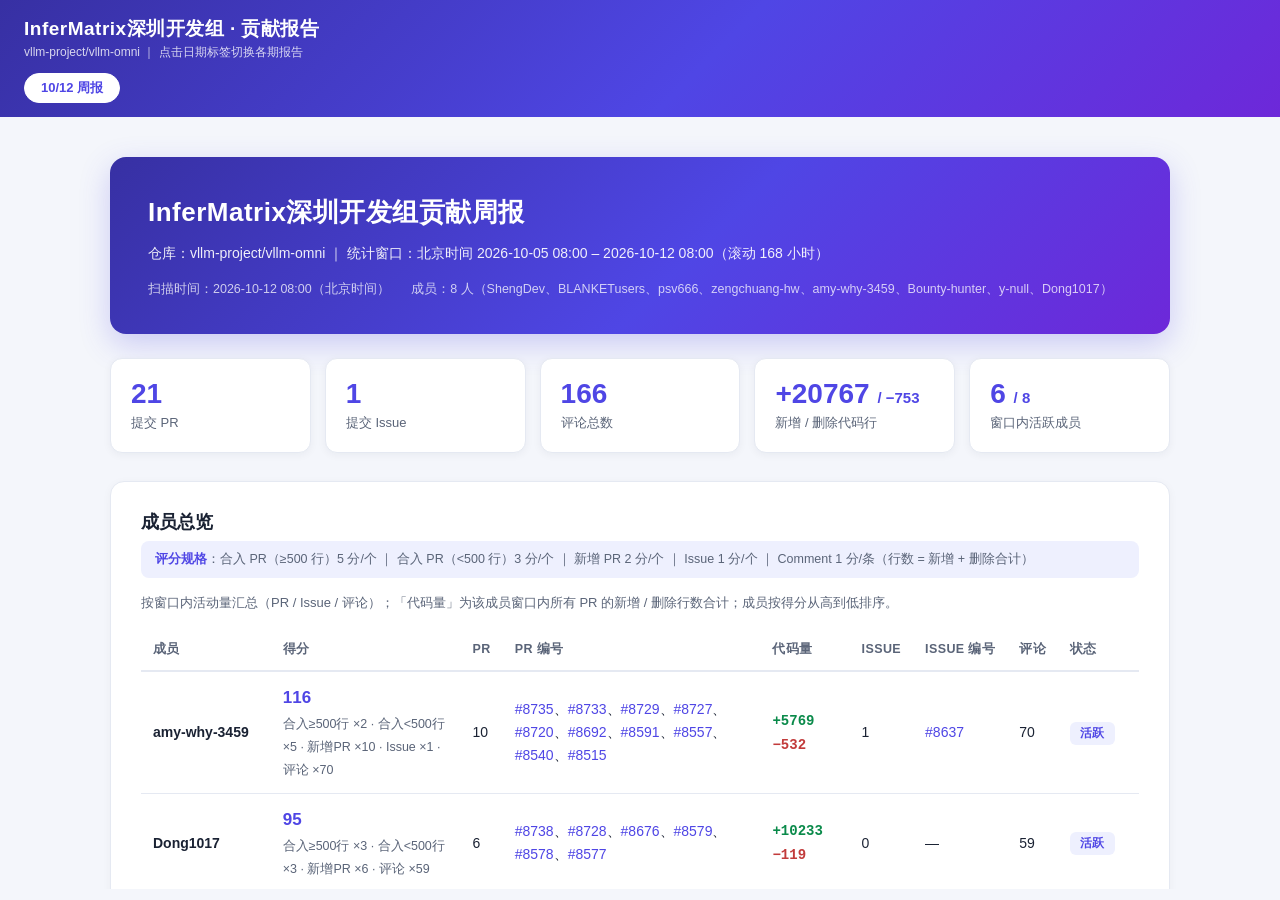
==== commit 3ed033c0: "发布 2026-10-12 周报" ====
--- a/index.html
+++ b/index.html
@@ -3,551 +3,56 @@
 <head>
 <meta charset="UTF-8">
 <meta name="viewport" content="width=device-width, initial-scale=1.0">
-<title>InferMatrix深圳开发组 · 贡献周报 · 2026-10-12</title>
+<title>InferMatrix深圳开发组 · 贡献报告</title>
 <style>
-  :root {
-    --ink: #1a2233; --ink-soft: #5a6478; --line: #e5e9f2; --bg: #f4f6fb; --card: #ffffff;
-    --accent: #4f46e5; --accent-soft: #eef0fe;
-    --green: #0a8a4a; --green-bg: #e5f6ec; --red: #c23b3b; --red-bg: #fdecec;
-    --amber: #9a6700; --amber-bg: #fff3d6; --blue: #175fb0; --blue-bg: #e6f0fb;
-    --violet: #6d28d9; --violet-bg: #f1e9fe; --gray-bg: #eef1f6;
-  }
   * { box-sizing: border-box; margin: 0; padding: 0; }
   body { font-family: -apple-system, "Segoe UI", Roboto, "PingFang SC", "Microsoft YaHei", "Noto Sans SC", sans-serif;
-    background: var(--bg); color: var(--ink); line-height: 1.65; padding: 40px 20px 60px; }
-  .page { max-width: 1060px; margin: 0 auto; }
-  header.hero { background: linear-gradient(135deg, #3730a3 0%, #4f46e5 55%, #6d28d9 100%); color: #fff;
-    border-radius: 16px; padding: 34px 38px; margin-bottom: 24px; box-shadow: 0 10px 30px rgba(79, 70, 229, .25); }
-  header.hero h1 { font-size: 26px; font-weight: 700; letter-spacing: .5px; }
-  header.hero .sub { margin-top: 8px; font-size: 14px; opacity: .92; }
-  header.hero .meta { margin-top: 14px; font-size: 12.5px; opacity: .75; }
-  header.hero .meta span { margin-right: 18px; }
-  .stats { display: grid; grid-template-columns: repeat(5, 1fr); gap: 14px; margin-bottom: 28px; }
-  .stat { background: var(--card); border-radius: 12px; padding: 18px 20px; border: 1px solid var(--line);
-    box-shadow: 0 2px 8px rgba(26, 34, 51, .05); }
-  .stat .num { font-size: 28px; font-weight: 800; color: var(--accent); line-height: 1.2; }
-  .stat .lbl { font-size: 13px; color: var(--ink-soft); margin-top: 2px; }
-  .stat .num small { font-size: 15px; font-weight: 600; }
-  section { background: var(--card); border: 1px solid var(--line); border-radius: 14px; padding: 26px 30px;
-    margin-bottom: 22px; box-shadow: 0 2px 10px rgba(26,34,51,.04); }
-  h2 { font-size: 18px; font-weight: 700; margin-bottom: 4px; display: flex; align-items: center; gap: 10px; flex-wrap: wrap; }
-  h2 .tag { font-size: 12px; font-weight: 600; color: var(--accent); background: var(--accent-soft); border-radius: 999px; padding: 2px 12px; }
-  .h3 { font-size: 15px; font-weight: 700; margin: 20px 0 10px; }
-  .h3:first-of-type { margin-top: 0; }
-  .sec-desc { font-size: 13px; color: var(--ink-soft); margin-bottom: 16px; }
-  table { width: 100%; border-collapse: collapse; font-size: 14px; }
-  th { text-align: left; font-size: 12.5px; color: var(--ink-soft); font-weight: 600; text-transform: uppercase;
-    letter-spacing: .4px; padding: 10px 12px; border-bottom: 2px solid var(--line); white-space: nowrap; }
-  td { padding: 12px; border-bottom: 1px solid var(--line); vertical-align: middle; }
-  tr:last-child td { border-bottom: none; }
-  tr:hover td { background: #fafbfe; }
-  a { color: var(--accent); text-decoration: none; }
-  a:hover { text-decoration: underline; }
-  .pr-title { font-weight: 600; }
-  .pr-id { color: var(--ink-soft); font-weight: 500; margin-right: 6px; }
-  .member { font-weight: 600; white-space: nowrap; }
-  .codeadd { color: var(--green); font-weight: 700; font-family: Consolas, "Courier New", monospace; }
-  .codedel { color: var(--red); font-weight: 700; font-family: Consolas, "Courier New", monospace; }
-  .muted { color: var(--ink-soft); font-size: 12.5px; }
-  .badge { display: inline-block; font-size: 11.5px; font-weight: 700; border-radius: 6px; padding: 2px 10px;
-    letter-spacing: .3px; white-space: nowrap; }
-  .b-open { color: var(--green); background: var(--green-bg); }
-  .b-draft { color: var(--amber); background: var(--amber-bg); }
-  .b-merged { color: var(--violet); background: var(--violet-bg); }
-  .b-closed { color: var(--ink-soft); background: var(--gray-bg); }
-  .b-perf { color: var(--blue); background: var(--blue-bg); }
-  .b-idle { color: var(--ink-soft); background: var(--gray-bg); }
-  .b-active { color: var(--accent); background: var(--accent-soft); }
-  .cmt-grid { display: grid; grid-template-columns: 1fr 1fr; gap: 14px; }
-  .cmt-card { border: 1px solid var(--line); border-radius: 10px; padding: 16px 18px; }
-  .cmt-card .head { display: flex; justify-content: space-between; align-items: baseline; margin-bottom: 8px; }
-  .cmt-card .who { font-weight: 700; }
-  .cmt-card .count { font-size: 20px; font-weight: 800; color: var(--accent); }
-  .cmt-card ul { margin-left: 18px; font-size: 13.5px; }
-  .cmt-card li { margin-bottom: 6px; }
-  .k { display: inline-block; font-size: 11px; font-weight: 700; border-radius: 4px; padding: 0 6px; margin-right: 6px; vertical-align: 1px; }
-  .k1 { color: var(--blue); background: var(--blue-bg); }
-  .k2 { color: var(--accent); background: var(--accent-soft); }
-  .k3 { color: var(--amber); background: var(--amber-bg); }
-  .rules { background: var(--accent-soft); border-radius: 8px; padding: 8px 14px; font-size: 12.5px; color: var(--ink-soft); margin-bottom: 14px; }
-  .rules b { color: var(--accent); }
-  .score { font-weight: 800; color: var(--accent); font-size: 17px; }
-  .idle-grid { display: grid; grid-template-columns: repeat(3, 1fr); gap: 14px; }
-  .idle-card { border: 1px dashed #cdd4e2; border-radius: 10px; padding: 16px 18px; }
-  .idle-card .who { font-weight: 700; margin-bottom: 6px; }
-  .idle-card p { font-size: 13px; color: var(--ink-soft); }
-  .method { font-size: 13px; color: var(--ink-soft); }
-  .method li { margin-bottom: 6px; margin-left: 18px; }
-  footer { text-align: center; font-size: 12px; color: var(--ink-soft); margin-top: 10px; }
-  @media (max-width: 860px) { .stats { grid-template-columns: repeat(2, 1fr); } .cmt-grid, .idle-grid { grid-template-columns: 1fr; } section { padding: 20px 18px; } .table-wrap { overflow-x: auto; } }
-  @media print { body { background: #fff; padding: 0; } section, .stat, header.hero { box-shadow: none; } }
+    background: #f4f6fb; color: #1a2233; }
+  header.top { background: linear-gradient(135deg, #3730a3 0%, #4f46e5 55%, #6d28d9 100%); color: #fff;
+    padding: 16px 24px 14px; box-shadow: 0 4px 16px rgba(79, 70, 229, .25); }
+  header.top h1 { font-size: 19px; font-weight: 700; letter-spacing: .5px; }
+  header.top .sub { font-size: 12px; opacity: .8; margin-top: 2px; }
+  .tabs { display: flex; flex-wrap: wrap; gap: 8px; margin-top: 12px; }
+  .tabs button { font-family: inherit; font-size: 13px; font-weight: 600; cursor: pointer;
+    border: 1px solid rgba(255,255,255,.45); background: rgba(255,255,255,.12); color: #fff;
+    border-radius: 999px; padding: 5px 16px; transition: all .15s; }
+  .tabs button:hover { background: rgba(255,255,255,.25); }
+  .tabs button.active { background: #fff; color: #4f46e5; border-color: #fff; }
+  iframe { width: 100%; height: calc(100vh - 128px); border: 0; display: block; background: #f4f6fb; }
+  .err { padding: 24px; color: #5a6478; font-size: 14px; }
 </style>
 </head>
 <body>
-<div class="page">
-
-  <header class="hero">
-    <h1>InferMatrix深圳开发组贡献周报</h1>
-    <div class="sub">仓库：vllm-project/vllm-omni ｜ 统计窗口：北京时间 2026-10-05 08:00 – 2026-10-12 08:00（滚动 168 小时）</div>
-    <div class="meta">
-      <span>扫描时间：2026-10-12 08:00（北京时间）</span>
-      <span>成员：8 人（ShengDev、BLANKETusers、psv666、zengchuang-hw、amy-why-3459、Bounty-hunter、y-null、Dong1017）</span>
-    </div>
-  </header>
-
-  <div class="stats">
-    <div class="stat"><div class="num">21</div><div class="lbl">提交 PR</div></div>
-    <div class="stat"><div class="num">1</div><div class="lbl">提交 Issue</div></div>
-    <div class="stat"><div class="num">166</div><div class="lbl">评论总数</div></div>
-    <div class="stat"><div class="num">+20767 <small>/ −753</small></div><div class="lbl">新增 / 删除代码行</div></div>
-    <div class="stat"><div class="num">6 <small>/ 8</small></div><div class="lbl">窗口内活跃成员</div></div>
-  </div>
-
-  <section>
-    <h2>成员总览</h2>
-    <div class="rules"><b>评分规格</b>：合入 PR（≥500 行）5 分/个 ｜ 合入 PR（&lt;500 行）3 分/个 ｜ 新增 PR 2 分/个 ｜ Issue 1 分/个 ｜ Comment 1 分/条（行数 = 新增 + 删除合计）</div>
-    <div class="sec-desc">按窗口内活动量汇总（PR / Issue / 评论）；「代码量」为该成员窗口内所有 PR 的新增 / 删除行数合计；成员按得分从高到低排序。</div>
-    <div class="table-wrap">
-    <table>
-      <thead><tr><th>成员</th><th>得分</th><th>PR</th><th>PR 编号</th><th>代码量</th><th>Issue</th><th>Issue 编号</th><th>评论</th><th>状态</th></tr></thead>
-      <tbody>
-        <tr><td class="member">amy-why-3459</td><td><span class="score">116</span><br><span class="muted">合入≥500行 ×2 · 合入<500行 ×5 · 新增PR ×10 · Issue ×1 · 评论 ×70</span></td><td>10</td><td><a href="https://github.com/vllm-project/vllm-omni/pull/8735" target="_blank">#8735</a>、<a href="https://github.com/vllm-project/vllm-omni/pull/8733" target="_blank">#8733</a>、<a href="https://github.com/vllm-project/vllm-omni/pull/8729" target="_blank">#8729</a>、<a href="https://github.com/vllm-project/vllm-omni/pull/8727" target="_blank">#8727</a>、<a href="https://github.com/vllm-project/vllm-omni/pull/8720" target="_blank">#8720</a>、<a href="https://github.com/vllm-project/vllm-omni/pull/8692" target="_blank">#8692</a>、<a href="https://github.com/vllm-project/vllm-omni/pull/8591" target="_blank">#8591</a>、<a href="https://github.com/vllm-project/vllm-omni/pull/8557" target="_blank">#8557</a>、<a href="https://github.com/vllm-project/vllm-omni/pull/8540" target="_blank">#8540</a>、<a href="https://github.com/vllm-project/vllm-omni/pull/8515" target="_blank">#8515</a></td><td><span class="codeadd">+5769</span> <span class="codedel">−532</span></td><td>1</td><td><a href="https://github.com/vllm-project/vllm-omni/issues/8637" target="_blank">#8637</a></td><td>70</td><td><span class="badge b-active">活跃</span></td></tr>
-        <tr><td class="member">Dong1017</td><td><span class="score">95</span><br><span class="muted">合入≥500行 ×3 · 合入<500行 ×3 · 新增PR ×6 · 评论 ×59</span></td><td>6</td><td><a href="https://github.com/vllm-project/vllm-omni/pull/8738" target="_blank">#8738</a>、<a href="https://github.com/vllm-project/vllm-omni/pull/8728" target="_blank">#8728</a>、<a href="https://github.com/vllm-project/vllm-omni/pull/8676" target="_blank">#8676</a>、<a href="https://github.com/vllm-project/vllm-omni/pull/8579" target="_blank">#8579</a>、<a href="https://github.com/vllm-project/vllm-omni/pull/8578" target="_blank">#8578</a>、<a href="https://github.com/vllm-project/vllm-omni/pull/8577" target="_blank">#8577</a></td><td><span class="codeadd">+10233</span> <span class="codedel">−119</span></td><td>0</td><td>—</td><td>59</td><td><span class="badge b-active">活跃</span></td></tr>
-        <tr><td class="member">Bounty-hunter</td><td><span class="score">20</span><br><span class="muted">合入≥500行 ×1 · 新增PR ×1 · 评论 ×13</span></td><td>1</td><td><a href="https://github.com/vllm-project/vllm-omni/pull/8726" target="_blank">#8726</a></td><td><span class="codeadd">+1287</span> <span class="codedel">−0</span></td><td>0</td><td>—</td><td>13</td><td><span class="badge b-active">活跃</span></td></tr>
-        <tr><td class="member">psv666</td><td><span class="score">18</span><br><span class="muted">合入<500行 ×1 · 新增PR ×3 · 评论 ×9</span></td><td>3</td><td><a href="https://github.com/vllm-project/vllm-omni/pull/8712" target="_blank">#8712</a>、<a href="https://github.com/vllm-project/vllm-omni/pull/8618" target="_blank">#8618</a>、<a href="https://github.com/vllm-project/vllm-omni/pull/8613" target="_blank">#8613</a></td><td><span class="codeadd">+3261</span> <span class="codedel">−93</span></td><td>0</td><td>—</td><td>9</td><td><span class="badge b-active">活跃</span></td></tr>
-        <tr><td class="member">y-null</td><td><span class="score">15</span><br><span class="muted">评论 ×15</span></td><td>0</td><td>—</td><td>—</td><td>0</td><td>—</td><td>15</td><td><span class="badge b-active">活跃</span></td></tr>
-        <tr><td class="member">zengchuang-hw</td><td><span class="score">2</span><br><span class="muted">新增PR ×1</span></td><td>1</td><td><a href="https://github.com/vllm-project/vllm-omni/pull/8737" target="_blank">#8737</a></td><td><span class="codeadd">+217</span> <span class="codedel">−9</span></td><td>0</td><td>—</td><td>0</td><td><span class="badge b-active">活跃</span></td></tr>
-        <tr><td class="member">ShengDev</td><td><span class="score">0</span></td><td>0</td><td>—</td><td>—</td><td>0</td><td>—</td><td>0</td><td><span class="badge b-idle">无活动</span></td></tr>
-        <tr><td class="member">BLANKETusers</td><td><span class="score">0</span></td><td>0</td><td>—</td><td>—</td><td>0</td><td>—</td><td>0</td><td><span class="badge b-idle">无活动</span></td></tr>
-      </tbody>
-    </table>
-    </div>
-  </section>
-
-  <section>
-    <h2>PR 明细 <span class="tag">新增 21 个 · 合入 15 个</span></h2>
-    <div class="sec-desc">「新增 PR」＝ 窗口内新提交；「合入 PR」＝ 窗口内被合并（含窗口开启前创建、窗口内合入的）。Open 时长以扫描时刻（北京时间 2026-10-12 08:00）为基准。</div>
-    <h3 class="h3">合入 PR（15 个，含 6 个窗口前创建）</h3>
-    <div class="table-wrap"><table>
-      <thead><tr><th>PR</th><th>作者</th><th>代码量</th><th>合并时间</th><th>从提交到合入</th></tr></thead>
-      <tbody><tr>
-          <td class="pr-title"><span class="pr-id">#8332</span><a href="https://github.com/vllm-project/vllm-omni/pull/8332" target="_blank">[Perf] Add CUDA graphs for MiniCPM-o 4.5 input encoders</a><br><span class="muted">5 文件 · 8 commit · 2026-09-30 21:25 提交 · 窗口前创建</span></td>
-          <td class="member">amy-why-3459</td>
-          <td><span class="codeadd">+789</span> <span class="codedel">−15</span></td>
-          <td>2026-10-05 23:01 合并</td>
-          <td>历时 ≈ 5 天 2 小时</td>
-        </tr>
-        <tr>
-          <td class="pr-title"><span class="pr-id">#8231</span><a href="https://github.com/vllm-project/vllm-omni/pull/8231" target="_blank">[Perf] Fuse AdaLayerNorm CUDA eager path with Triton</a><br><span class="muted">8 文件 · 11 commit · 2026-09-28 14:24 提交 · 窗口前创建</span></td>
-          <td class="member">Dong1017</td>
-          <td><span class="codeadd">+1255</span> <span class="codedel">−14</span></td>
-          <td>2026-10-06 23:11 合并</td>
-          <td>历时 ≈ 8 天 9 小时</td>
-        </tr>
-        <tr>
-          <td class="pr-title"><span class="pr-id">#8557</span><a href="https://github.com/vllm-project/vllm-omni/pull/8557" target="_blank">[Model] MiniCPM-o 4.5: enable fused CFM body by default on CUDA</a><br><span class="muted">3 文件 · 1 commit · 2026-10-06 23:10 提交</span></td>
-          <td class="member">amy-why-3459</td>
-          <td><span class="codeadd">+48</span> <span class="codedel">−1</span></td>
-          <td>2026-10-07 10:25 合并</td>
-          <td>历时 ≈ 11.3 小时</td>
-        </tr>
-        <tr>
-          <td class="pr-title"><span class="pr-id">#8540</span><a href="https://github.com/vllm-project/vllm-omni/pull/8540" target="_blank">[Core] Defer generation payload host waits to output consumption</a><br><span class="muted">8 文件 · 1 commit · 2026-10-06 14:08 提交</span></td>
-          <td class="member">amy-why-3459</td>
-          <td><span class="codeadd">+350</span> <span class="codedel">−11</span></td>
-          <td>2026-10-07 17:20 合并</td>
-          <td>历时 ≈ 27.2 小时</td>
-        </tr>
-        <tr>
-          <td class="pr-title"><span class="pr-id">#8591</span><a href="https://github.com/vllm-project/vllm-omni/pull/8591" target="_blank">[CI/Build] Fix CPU groups in distributed VAE test mocks</a><br><span class="muted">2 文件 · 1 commit · 2026-10-07 23:16 提交</span></td>
-          <td class="member">amy-why-3459</td>
-          <td><span class="codeadd">+3</span> <span class="codedel">−2</span></td>
-          <td>2026-10-08 00:24 合并</td>
-          <td>历时 ≈ 1.1 小时</td>
-        </tr>
-        <tr>
-          <td class="pr-title"><span class="pr-id">#8618</span><a href="https://github.com/vllm-project/vllm-omni/pull/8618" target="_blank">[Core] Limit SHM reaping work on chunk sends</a><br><span class="muted">3 文件 · 1 commit · 2026-10-08 11:56 提交</span></td>
-          <td class="member">psv666</td>
-          <td><span class="codeadd">+49</span> <span class="codedel">−5</span></td>
-          <td>2026-10-08 15:37 合并</td>
-          <td>历时 ≈ 3.7 小时</td>
-        </tr>
-        <tr>
-          <td class="pr-title"><span class="pr-id">#8515</span><a href="https://github.com/vllm-project/vllm-omni/pull/8515" target="_blank">[Model] MiniCPM-o 4.5: add NPU and Code2Wav encoder graphs</a><br><span class="muted">23 文件 · 2 commit · 2026-10-06 00:07 提交</span></td>
-          <td class="member">amy-why-3459</td>
-          <td><span class="codeadd">+3046</span> <span class="codedel">−259</span></td>
-          <td>2026-10-08 22:53 合并</td>
-          <td>历时 ≈ 2 天 23 小时</td>
-        </tr>
-        <tr>
-          <td class="pr-title"><span class="pr-id">#8129</span><a href="https://github.com/vllm-project/vllm-omni/pull/8129" target="_blank">[Model] Reduce MiniMax-H3 Ref2VA RGB frame conversion</a><br><span class="muted">2 文件 · 5 commit · 2026-09-24 22:14 提交 · 窗口前创建</span></td>
-          <td class="member">Dong1017</td>
-          <td><span class="codeadd">+30</span> <span class="codedel">−0</span></td>
-          <td>2026-10-09 15:24 合并</td>
-          <td>历时 ≈ 14 天 17 小时</td>
-        </tr>
-        <tr>
-          <td class="pr-title"><span class="pr-id">#8104</span><a href="https://github.com/vllm-project/vllm-omni/pull/8104" target="_blank">[Model] MiniMax-H3: Support an independent VAE decoder stage</a><br><span class="muted">11 文件 · 7 commit · 2026-09-24 15:06 提交 · 窗口前创建</span></td>
-          <td class="member">Dong1017</td>
-          <td><span class="codeadd">+540</span> <span class="codedel">−20</span></td>
-          <td>2026-10-09 15:53 合并</td>
-          <td>历时 ≈ 15 天 1 小时</td>
-        </tr>
-        <tr>
-          <td class="pr-title"><span class="pr-id">#8229</span><a href="https://github.com/vllm-project/vllm-omni/pull/8229" target="_blank">[Model] Overlap MiniMax-H3 reference audio extraction with video decode</a><br><span class="muted">3 文件 · 4 commit · 2026-09-28 13:47 提交 · 窗口前创建</span></td>
-          <td class="member">Dong1017</td>
-          <td><span class="codeadd">+176</span> <span class="codedel">−29</span></td>
-          <td>2026-10-09 15:57 合并</td>
-          <td>历时 ≈ 11 天 2 小时</td>
-        </tr>
-        <tr>
-          <td class="pr-title"><span class="pr-id">#8692</span><a href="https://github.com/vllm-project/vllm-omni/pull/8692" target="_blank">[Bugfix][MiniCPM-o] Fix empty audio in synchronous serving (#8681)</a><br><span class="muted">7 文件 · 4 commit · 2026-10-09 22:40 提交</span></td>
-          <td class="member">amy-why-3459</td>
-          <td><span class="codeadd">+127</span> <span class="codedel">−12</span></td>
-          <td>2026-10-10 10:55 合并</td>
-          <td>历时 ≈ 12.2 小时</td>
-        </tr>
-        <tr>
-          <td class="pr-title"><span class="pr-id">#8578</span><a href="https://github.com/vllm-project/vllm-omni/pull/8578" target="_blank">[Hardware][Ascend] Use registered NPU allocator telemetry for cache retention</a><br><span class="muted">2 文件 · 4 commit · 2026-10-07 12:27 提交</span></td>
-          <td class="member">Dong1017</td>
-          <td><span class="codeadd">+93</span> <span class="codedel">−3</span></td>
-          <td>2026-10-10 14:18 合并</td>
-          <td>历时 ≈ 3 天 2 小时</td>
-        </tr>
-        <tr>
-          <td class="pr-title"><span class="pr-id">#8577</span><a href="https://github.com/vllm-project/vllm-omni/pull/8577" target="_blank">[Model] MiniMax-H3: overlap Ref2VA CPU noise preparation</a><br><span class="muted">8 文件 · 7 commit · 2026-10-07 12:26 提交</span></td>
-          <td class="member">Dong1017</td>
-          <td><span class="codeadd">+614</span> <span class="codedel">−87</span></td>
-          <td>2026-10-10 14:19 合并</td>
-          <td>历时 ≈ 3 天 2 小时</td>
-        </tr>
-        <tr>
-          <td class="pr-title"><span class="pr-id">#7641</span><a href="https://github.com/vllm-project/vllm-omni/pull/7641" target="_blank">[Feature] Compose Ulysses with AllGather-KV as a 2D diffusion SP</a><br><span class="muted">17 文件 · 8 commit · 2026-09-16 17:16 提交 · 窗口前创建</span></td>
-          <td class="member">Bounty-hunter</td>
-          <td><span class="codeadd">+1763</span> <span class="codedel">−138</span></td>
-          <td>2026-10-10 16:26 合并</td>
-          <td>历时 ≈ 23 天 23 小时</td>
-        </tr>
-        <tr>
-          <td class="pr-title"><span class="pr-id">#8727</span><a href="https://github.com/vllm-project/vllm-omni/pull/8727" target="_blank">[Bugfix][CI] Make Mooncake fanout timeout tests deterministic</a><br><span class="muted">1 文件 · 1 commit · 2026-10-10 16:49 提交</span></td>
-          <td class="member">amy-why-3459</td>
-          <td><span class="codeadd">+28</span> <span class="codedel">−3</span></td>
-          <td>2026-10-10 18:09 合并</td>
-          <td>历时 ≈ 1.3 小时</td>
-        </tr></tbody>
-    </table></div>
-<h3 class="h3">新增 PR（21 个）</h3>
-    <div class="table-wrap"><table>
-      <thead><tr><th>PR</th><th>作者</th><th>代码量</th><th>Open 时长</th><th>状态</th></tr></thead>
-      <tbody><tr>
-          <td class="pr-title"><span class="pr-id">#8712</span><a href="https://github.com/vllm-project/vllm-omni/pull/8712" target="_blank">[Core] Add Qwen3-Omni duplex history calibration</a><br><span class="muted">20 文件 · 2 commit · 2026-10-10 12:16 提交</span></td>
-          <td class="member">psv666</td>
-          <td><span class="codeadd">+1744</span> <span class="codedel">−13</span></td>
-          <td>≈ 43.7 小时</td>
-          <td><span class="badge b-open">OPEN</span></td>
-        </tr>
-        <tr>
-          <td class="pr-title"><span class="pr-id">#8618</span><a href="https://github.com/vllm-project/vllm-omni/pull/8618" target="_blank">[Core] Limit SHM reaping work on chunk sends</a><br><span class="muted">3 文件 · 1 commit · 2026-10-08 11:56 提交</span></td>
-          <td class="member">psv666</td>
-          <td><span class="codeadd">+49</span> <span class="codedel">−5</span></td>
-          <td>≈ 3.7 小时（已合入）</td>
-          <td><span class="badge b-merged">MERGED</span></td>
-        </tr>
-        <tr>
-          <td class="pr-title"><span class="pr-id">#8613</span><a href="https://github.com/vllm-project/vllm-omni/pull/8613" target="_blank">[Frontend][Benchmark] Support Qwen3-Omni duplex dataset benchmarks</a><br><span class="muted">24 文件 · 7 commit · 2026-10-08 11:08 提交</span></td>
-          <td class="member">psv666</td>
-          <td><span class="codeadd">+1468</span> <span class="codedel">−75</span></td>
-          <td>≈ 3 天 21 小时</td>
-          <td><span class="badge b-open">OPEN</span></td>
-        </tr>
-        <tr>
-          <td class="pr-title"><span class="pr-id">#8737</span><a href="https://github.com/vllm-project/vllm-omni/pull/8737" target="_blank">[Hardware][NPU] Support SeedVR2 video restoration on Ascend NPU</a><br><span class="muted">8 文件 · 1 commit · 2026-10-10 22:12 提交</span></td>
-          <td class="member">zengchuang-hw</td>
-          <td><span class="codeadd">+217</span> <span class="codedel">−9</span></td>
-          <td>≈ 33.8 小时</td>
-          <td><span class="badge b-open">OPEN</span> <span class="badge b-draft">Draft</span></td>
-        </tr>
-        <tr>
-          <td class="pr-title"><span class="pr-id">#8735</span><a href="https://github.com/vllm-project/vllm-omni/pull/8735" target="_blank">[Perf][MiniCPM-o] Share Code2Wav graphs across CUDA and NPU</a><br><span class="muted">17 文件 · 3 commit · 2026-10-10 20:39 提交</span></td>
-          <td class="member">amy-why-3459</td>
-          <td><span class="codeadd">+708</span> <span class="codedel">−133</span></td>
-          <td>≈ 35.4 小时</td>
-          <td><span class="badge b-open">OPEN</span></td>
-        </tr>
-        <tr>
-          <td class="pr-title"><span class="pr-id">#8733</span><a href="https://github.com/vllm-project/vllm-omni/pull/8733" target="_blank">[Model] Enable Qwen3-Omni audio and vision encoder graphs on CUDA and NPU</a><br><span class="muted">16 文件 · 6 commit · 2026-10-10 20:15 提交</span></td>
-          <td class="member">amy-why-3459</td>
-          <td><span class="codeadd">+1025</span> <span class="codedel">−64</span></td>
-          <td>≈ 35.8 小时</td>
-          <td><span class="badge b-open">OPEN</span></td>
-        </tr>
-        <tr>
-          <td class="pr-title"><span class="pr-id">#8729</span><a href="https://github.com/vllm-project/vllm-omni/pull/8729" target="_blank">[WIP][Perf][Qwen-Image-2.1] Reuse repeated conditioning and shared modulation</a><br><span class="muted">5 文件 · 1 commit · 2026-10-10 17:33 提交</span></td>
-          <td class="member">amy-why-3459</td>
-          <td><span class="codeadd">+310</span> <span class="codedel">−21</span></td>
-          <td>≈ 38.5 小时</td>
-          <td><span class="badge b-open">OPEN</span></td>
-        </tr>
-        <tr>
-          <td class="pr-title"><span class="pr-id">#8727</span><a href="https://github.com/vllm-project/vllm-omni/pull/8727" target="_blank">[Bugfix][CI] Make Mooncake fanout timeout tests deterministic</a><br><span class="muted">1 文件 · 1 commit · 2026-10-10 16:49 提交</span></td>
-          <td class="member">amy-why-3459</td>
-          <td><span class="codeadd">+28</span> <span class="codedel">−3</span></td>
-          <td>≈ 1.3 小时（已合入）</td>
-          <td><span class="badge b-merged">MERGED</span></td>
-        </tr>
-        <tr>
-          <td class="pr-title"><span class="pr-id">#8720</span><a href="https://github.com/vllm-project/vllm-omni/pull/8720" target="_blank">[CI/Build] Expand MiniCPM-o 4.5 concurrency sweeps and enable duplex WER</a><br><span class="muted">2 文件 · 6 commit · 2026-10-10 14:34 提交</span></td>
-          <td class="member">amy-why-3459</td>
-          <td><span class="codeadd">+124</span> <span class="codedel">−26</span></td>
-          <td>≈ 41.4 小时</td>
-          <td><span class="badge b-open">OPEN</span></td>
-        </tr>
-        <tr>
-          <td class="pr-title"><span class="pr-id">#8692</span><a href="https://github.com/vllm-project/vllm-omni/pull/8692" target="_blank">[Bugfix][MiniCPM-o] Fix empty audio in synchronous serving (#8681)</a><br><span class="muted">7 文件 · 4 commit · 2026-10-09 22:40 提交</span></td>
-          <td class="member">amy-why-3459</td>
-          <td><span class="codeadd">+127</span> <span class="codedel">−12</span></td>
-          <td>≈ 12.2 小时（已合入）</td>
-          <td><span class="badge b-merged">MERGED</span></td>
-        </tr>
-        <tr>
-          <td class="pr-title"><span class="pr-id">#8591</span><a href="https://github.com/vllm-project/vllm-omni/pull/8591" target="_blank">[CI/Build] Fix CPU groups in distributed VAE test mocks</a><br><span class="muted">2 文件 · 1 commit · 2026-10-07 23:16 提交</span></td>
-          <td class="member">amy-why-3459</td>
-          <td><span class="codeadd">+3</span> <span class="codedel">−2</span></td>
-          <td>≈ 1.1 小时（已合入）</td>
-          <td><span class="badge b-merged">MERGED</span></td>
-        </tr>
-        <tr>
-          <td class="pr-title"><span class="pr-id">#8557</span><a href="https://github.com/vllm-project/vllm-omni/pull/8557" target="_blank">[Model] MiniCPM-o 4.5: enable fused CFM body by default on CUDA</a><br><span class="muted">3 文件 · 1 commit · 2026-10-06 23:10 提交</span></td>
-          <td class="member">amy-why-3459</td>
-          <td><span class="codeadd">+48</span> <span class="codedel">−1</span></td>
-          <td>≈ 11.3 小时（已合入）</td>
-          <td><span class="badge b-merged">MERGED</span></td>
-        </tr>
-        <tr>
-          <td class="pr-title"><span class="pr-id">#8540</span><a href="https://github.com/vllm-project/vllm-omni/pull/8540" target="_blank">[Core] Defer generation payload host waits to output consumption</a><br><span class="muted">8 文件 · 1 commit · 2026-10-06 14:08 提交</span></td>
-          <td class="member">amy-why-3459</td>
-          <td><span class="codeadd">+350</span> <span class="codedel">−11</span></td>
-          <td>≈ 27.2 小时（已合入）</td>
-          <td><span class="badge b-merged">MERGED</span></td>
-        </tr>
-        <tr>
-          <td class="pr-title"><span class="pr-id">#8515</span><a href="https://github.com/vllm-project/vllm-omni/pull/8515" target="_blank">[Model] MiniCPM-o 4.5: add NPU and Code2Wav encoder graphs</a><br><span class="muted">23 文件 · 2 commit · 2026-10-06 00:07 提交</span></td>
-          <td class="member">amy-why-3459</td>
-          <td><span class="codeadd">+3046</span> <span class="codedel">−259</span></td>
-          <td>≈ 2 天 23 小时（已合入）</td>
-          <td><span class="badge b-merged">MERGED</span></td>
-        </tr>
-        <tr>
-          <td class="pr-title"><span class="pr-id">#8726</span><a href="https://github.com/vllm-project/vllm-omni/pull/8726" target="_blank">[Diffusion][CI] diffusion ci skill &amp;&amp; qwen_image21 acc ci</a><br><span class="muted">12 文件 · 1 commit · 2026-10-10 16:43 提交</span></td>
-          <td class="member">Bounty-hunter</td>
-          <td><span class="codeadd">+1287</span> <span class="codedel">−0</span></td>
-          <td>≈ 39.3 小时</td>
-          <td><span class="badge b-open">OPEN</span></td>
-        </tr>
-        <tr>
-          <td class="pr-title"><span class="pr-id">#8738</span><a href="https://github.com/vllm-project/vllm-omni/pull/8738" target="_blank">[Perf][Sana-WM] Add opt-in compiled camera-prep leaf optimization</a><br><span class="muted">5 文件 · 2 commit · 2026-10-10 22:14 提交</span></td>
-          <td class="member">Dong1017</td>
-          <td><span class="codeadd">+548</span> <span class="codedel">−1</span></td>
-          <td>≈ 33.8 小时</td>
-          <td><span class="badge b-open">OPEN</span></td>
-        </tr>
-        <tr>
-          <td class="pr-title"><span class="pr-id">#8728</span><a href="https://github.com/vllm-project/vllm-omni/pull/8728" target="_blank">[Benchmark] Add native Wan chunk IPC/NCCL adapters</a><br><span class="muted">12 文件 · 4 commit · 2026-10-10 16:51 提交</span></td>
-          <td class="member">Dong1017</td>
-          <td><span class="codeadd">+1471</span> <span class="codedel">−0</span></td>
-          <td>≈ 39.2 小时</td>
-          <td><span class="badge b-open">OPEN</span> <span class="badge b-draft">Draft</span></td>
-        </tr>
-        <tr>
-          <td class="pr-title"><span class="pr-id">#8676</span><a href="https://github.com/vllm-project/vllm-omni/pull/8676" target="_blank">[Model] TaoMate-H3: full-request inference and streamed audio delivery</a><br><span class="muted">38 文件 · 6 commit · 2026-10-09 15:25 提交</span></td>
-          <td class="member">Dong1017</td>
-          <td><span class="codeadd">+7353</span> <span class="codedel">−27</span></td>
-          <td>≈ 2 天 17 小时</td>
-          <td><span class="badge b-open">OPEN</span></td>
-        </tr>
-        <tr>
-          <td class="pr-title"><span class="pr-id">#8579</span><a href="https://github.com/vllm-project/vllm-omni/pull/8579" target="_blank">[Core] Skip KV distribution when a stage disables KV receiving</a><br><span class="muted">2 文件 · 2 commit · 2026-10-07 13:56 提交</span></td>
-          <td class="member">Dong1017</td>
-          <td><span class="codeadd">+154</span> <span class="codedel">−1</span></td>
-          <td>≈ 4 天 18 小时</td>
-          <td><span class="badge b-open">OPEN</span></td>
-        </tr>
-        <tr>
-          <td class="pr-title"><span class="pr-id">#8578</span><a href="https://github.com/vllm-project/vllm-omni/pull/8578" target="_blank">[Hardware][Ascend] Use registered NPU allocator telemetry for cache retention</a><br><span class="muted">2 文件 · 4 commit · 2026-10-07 12:27 提交</span></td>
-          <td class="member">Dong1017</td>
-          <td><span class="codeadd">+93</span> <span class="codedel">−3</span></td>
-          <td>≈ 3 天 2 小时（已合入）</td>
-          <td><span class="badge b-merged">MERGED</span></td>
-        </tr>
-        <tr>
-          <td class="pr-title"><span class="pr-id">#8577</span><a href="https://github.com/vllm-project/vllm-omni/pull/8577" target="_blank">[Model] MiniMax-H3: overlap Ref2VA CPU noise preparation</a><br><span class="muted">8 文件 · 7 commit · 2026-10-07 12:26 提交</span></td>
-          <td class="member">Dong1017</td>
-          <td><span class="codeadd">+614</span> <span class="codedel">−87</span></td>
-          <td>≈ 3 天 2 小时（已合入）</td>
-          <td><span class="badge b-merged">MERGED</span></td>
-        </tr></tbody>
-    </table></div>
-  </section>
-
-  <section>
-    <h2>Issue 明细 <span class="tag">1 个</span></h2>
-    <div class="table-wrap"><table>
-      <thead><tr><th>Issue</th><th>作者</th><th>类型</th><th>状态</th></tr></thead>
-      <tbody><tr>
-          <td class="pr-title"><span class="pr-id">#8637</span><a href="https://github.com/vllm-project/vllm-omni/issues/8637" target="_blank">[Bug]: MiniCPM-o 4.5 AV duplex ends with incomplete responses and post-commit drain timeout on a 180s stream</a><br><span class="muted">2026-10-08 20:28 提交</span></td>
-          <td class="member">amy-why-3459</td>
-          <td><span class="badge b-perf">bug</span> <span class="muted">label: bug, help wanted</span></td>
-          <td><span class="badge b-open">OPEN</span></td>
-        </tr></tbody>
-    </table></div>
-  </section>
-
-  <section>
-    <h2>评论明细 <span class="tag">共 166 条</span></h2>
-    <div class="sec-desc">构成：会话评论 81 条 ＋ 行内 Review 评论 65 条 ＋ 正式评审 20 条。</div>
-    <div class="cmt-grid">
-      <div class="cmt-card">
-        <div class="head"><span class="who">psv666</span><span class="count">9</span></div>
-        <ul>
-          <li><span class="k k2">行内</span> <a href="https://github.com/vllm-project/vllm-omni/pull/8712" target="_blank">PR #8712</a> 行内评论<br><span class="muted">“Fixed in aac5f6d23. State retirement now also requires `playback.audio…”</span></li>
-          <li><span class="k k1">会话</span> <a href="https://github.com/vllm-project/vllm-omni/pull/8712" target="_blank">PR #8712</a> 会话评论 ×2<br><span class="muted">“@natureofnature @amy-why-3459 PTAL”</span></li>
-          <li><span class="k k2">行内</span> <a href="https://github.com/vllm-project/vllm-omni/pull/8645" target="_blank">条目 #8645</a> 行内评论 ×2<br><span class="muted">“Can we allocate a fresh run subdirectory automatically and return its …”</span></li>
-          <li><span class="k k2">行内</span> <a href="https://github.com/vllm-project/vllm-omni/pull/8060" target="_blank">条目 #8060</a> 行内评论 ×2<br><span class="muted">“I followed the existing benchmark-family README convention, but this w…”</span></li>
-          <li><span class="k k1">会话</span> <a href="https://github.com/vllm-project/vllm-omni/pull/8060" target="_blank">条目 #8060</a> 会话评论 ×2<br><span class="muted">“Addressed both review findings in the follow-up: - Explicitly set `tpo…”</span></li>
-        </ul>
-      </div>
-      <div class="cmt-card">
-        <div class="head"><span class="who">amy-why-3459</span><span class="count">70</span></div>
-        <ul>
-          <li><span class="k k1">会话</span> <a href="https://github.com/vllm-project/vllm-omni/pull/8733" target="_blank">PR #8733</a> 会话评论<br><span class="muted">“## CUDA Daily-Omni serving comparison Measured on head `3113f419d3a56b…”</span></li>
-          <li><span class="k k2">行内</span> <a href="https://github.com/vllm-project/vllm-omni/pull/7632" target="_blank">条目 #7632</a> 行内评论 ×2<br><span class="muted">“`profile_cudagraph_memory()` derives the estimate from device free-mem…”</span></li>
-          <li><span class="k k1">会话</span> <a href="https://github.com/vllm-project/vllm-omni/pull/8735" target="_blank">PR #8735</a> 会话评论<br><span class="muted">“@amy-why-3459 review”</span></li>
-          <li><span class="k k2">行内</span> <a href="https://github.com/vllm-project/vllm-omni/pull/8712" target="_blank">条目 #8712</a> 行内评论<br><span class="muted">“This guard isn&#39;t conditioned on calibration being enabled. With `histo…”</span></li>
-          <li><span class="k k2">行内</span> <a href="https://github.com/vllm-project/vllm-omni/pull/8060" target="_blank">条目 #8060</a> 行内评论<br><span class="muted">“`omni_qwen3_omni_perf` is shared with the existing &quot;Perf Test · No Asy…”</span></li>
-          <li><span class="k k2">行内</span> <a href="https://github.com/vllm-project/vllm-omni/pull/8534" target="_blank">条目 #8534</a> 行内评论 ×3<br><span class="muted">“[P1] Implement the MRv2 graph-output contract before enabling v2 here …”</span></li>
-          <li><span class="k k2">行内</span> <a href="https://github.com/vllm-project/vllm-omni/pull/7438" target="_blank">条目 #7438</a> 行内评论<br><span class="muted">“For the oversized-chunk rejection (`is_segment_finished=False`, not se…”</span></li>
-          <li><span class="k k2">行内</span> <a href="https://github.com/vllm-project/vllm-omni/pull/8002" target="_blank">条目 #8002</a> 行内评论<br><span class="muted">“This runs in fp32 on CPU, where `addcmul(x, u, s)` and `x + s*u` shoul…”</span></li>
-          <li><span class="k k1">会话</span> <a href="https://github.com/vllm-project/vllm-omni/pull/3802" target="_blank">条目 #3802</a> 会话评论<br><span class="muted">“Small correction to point 2 of my review: the `[&quot;H100&quot;, &quot;B200&quot;]` hardw…”</span></li>
-          <li><span class="k k2">行内</span> <a href="https://github.com/vllm-project/vllm-omni/pull/3802" target="_blank">条目 #3802</a> 行内评论<br><span class="muted">“`load_test_audio_data_url` isn&#39;t defined in `tests/helpers/media.py` o…”</span></li>
-          <li><span class="k k2">行内</span> <a href="https://github.com/vllm-project/vllm-omni/pull/6412" target="_blank">条目 #6412</a> 行内评论<br><span class="muted">“On current `main` the talker stage also owns `self.first_frame_decoder…”</span></li>
-          <li><span class="k k2">行内</span> <a href="https://github.com/vllm-project/vllm-omni/pull/8708" target="_blank">条目 #8708</a> 行内评论 ×2<br><span class="muted">“[P2] Ignore comments and string literals when rejecting direct platfor…”</span></li>
-          <li><span class="k k1">会话</span> <a href="https://github.com/vllm-project/vllm-omni/pull/8727" target="_blank">PR #8727</a> 会话评论<br><span class="muted">“@yenuo26 PTAL”</span></li>
-          <li><span class="k k1">会话</span> <a href="https://github.com/vllm-project/vllm-omni/issues/8637" target="_blank">Issue #8637</a> 会话评论 ×2<br><span class="muted">“### Follow-up: 180-second AV test with explicit basic-window configura…”</span></li>
-          <li><span class="k k2">行内</span> <a href="https://github.com/vllm-project/vllm-omni/pull/6801" target="_blank">条目 #6801</a> 行内评论 ×3<br><span class="muted">“[P2] Preserve Fish Speech&#39;s one-dimensional codec-frame semantics The …”</span></li>
-          <li><span class="k k1">会话</span> <a href="https://github.com/vllm-project/vllm-omni/pull/8720" target="_blank">PR #8720</a> 会话评论<br><span class="muted">“@yenuo26 PTAL”</span></li>
-          <li><span class="k k2">行内</span> <a href="https://github.com/vllm-project/vllm-omni/pull/7929" target="_blank">条目 #7929</a> 行内评论 ×5<br><span class="muted">“[P2] Avoid relying on Protocol.__protocol_attrs__ on supported Python …”</span></li>
-          <li><span class="k k1">会话</span> <a href="https://github.com/vllm-project/vllm-omni/pull/8692" target="_blank">PR #8692</a> 会话评论<br><span class="muted">“Author self-review / review follow-up at `e03d7b91d0e9531b51fd90b0f5cd…”</span></li>
-          <li><span class="k k2">行内</span> <a href="https://github.com/vllm-project/vllm-omni/pull/8692" target="_blank">PR #8692</a> 行内评论 ×3<br><span class="muted">“Thanks for flagging the shared path. Yes, the full-payload accumulator…”</span></li>
-          <li><span class="k k2">行内</span> <a href="https://github.com/vllm-project/vllm-omni/pull/7967" target="_blank">条目 #7967</a> 行内评论 ×2<br><span class="muted">“[P2] Exercise the NPU shared-table path in the parity tests The transf…”</span></li>
-          <li><span class="k k1">会话</span> <a href="https://github.com/vllm-project/vllm-omni/issues/8663" target="_blank">条目 #8663</a> 会话评论<br><span class="muted">“https://github.com/vllm-project/vllm-omni/pull/8608”</span></li>
-          <li><span class="k k2">行内</span> <a href="https://github.com/vllm-project/vllm-omni/pull/8639" target="_blank">条目 #8639</a> 行内评论 ×3<br><span class="muted">“Please cover the actual final-output branch, not only its helpers This…”</span></li>
-          <li><span class="k k2">行内</span> <a href="https://github.com/vllm-project/vllm-omni/pull/8536" target="_blank">条目 #8536</a> 行内评论<br><span class="muted">“[P1] Wait for codec completion before closing a duplex turn. `turn_end…”</span></li>
-          <li><span class="k k1">会话</span> <a href="https://github.com/vllm-project/vllm-omni/pull/8515" target="_blank">PR #8515</a> 会话评论 ×2<br><span class="muted">“@BeatSeat Thanks for the review. I checked these points against `16707…”</span></li>
-          <li><span class="k k1">会话</span> <a href="https://github.com/vllm-project/vllm-omni/pull/1330" target="_blank">条目 #1330</a> 会话评论<br><span class="muted">“This PR currently has merge conflicts. Could you please rebase it onto…”</span></li>
-          <li><span class="k k1">会话</span> <a href="https://github.com/vllm-project/vllm-omni/pull/8540" target="_blank">PR #8540</a> 会话评论 ×2<br><span class="muted">“@yinpeiqi Agreed: sharing the allocation does not itself require a clo…”</span></li>
-          <li><span class="k k3">评审</span> 对 <a href="https://github.com/vllm-project/vllm-omni/pull/8712" target="_blank">条目 #8712</a> 提交正式评审（COMMENTED）<br><span class="muted">“Thanks, the design is careful: the original text is the only thing wri…”</span></li>
-          <li><span class="k k3">评审</span> 对 <a href="https://github.com/vllm-project/vllm-omni/pull/8708" target="_blank">条目 #8708</a> 提交正式评审（CHANGES_REQUESTED）<br><span class="muted">“Reviewed commit `5d557e6ace003997d3b1c7bc4ed43fb096fcd04d`. Please add…”</span></li>
-          <li><span class="k k3">评审</span> 对 <a href="https://github.com/vllm-project/vllm-omni/pull/8639" target="_blank">条目 #8639</a> 提交正式评审（CHANGES_REQUESTED）<br><span class="muted">“Reviewed HEAD `34905cbe56ab9b3d910aea346784a7847e72eb8e` (parent `80d3…”</span></li>
-          <li><span class="k k1">会话</span> <a href="https://github.com/vllm-project/vllm-omni/pull/8536" target="_blank">条目 #8536</a> 会话评论<br><span class="muted">“Follow-up on deployment profiles and V1 vs V2 performance, reviewed at…”</span></li>
-          <li><span class="k k3">评审</span> 对 <a href="https://github.com/vllm-project/vllm-omni/pull/8536" target="_blank">条目 #8536</a> 提交正式评审（COMMENTED） ×2<br><span class="muted">“Reviewed commit `6f58580ba477e3d62e4df38cbf04d66c54e17c3e`. I recommen…”</span></li>
-          <li><span class="k k1">会话</span> <a href="https://github.com/vllm-project/vllm-omni/pull/8534" target="_blank">条目 #8534</a> 会话评论<br><span class="muted">“@vllm-omni-review-bot review”</span></li>
-          <li><span class="k k3">评审</span> 对 <a href="https://github.com/vllm-project/vllm-omni/pull/8534" target="_blank">条目 #8534</a> 提交正式评审（CHANGES_REQUESTED） ×2<br><span class="muted">“Reviewed commit: `1bbabe8ac0b727a6fd6622985006b0c24f4fd9f4`. I found t…”</span></li>
-          <li><span class="k k1">会话</span> <a href="https://github.com/vllm-project/vllm-omni/pull/8430" target="_blank">条目 #8430</a> 会话评论 ×2<br><span class="muted">“**Deployment configuration scope** Why are these optimizations enabled…”</span></li>
-          <li><span class="k k1">会话</span> <a href="https://github.com/vllm-project/vllm-omni/pull/8332" target="_blank">PR #8332</a> 会话评论<br><span class="muted">“Follow-up to the review of `2d9b427bf491`, addressed in `3732befb2d69a…”</span></li>
-          <li><span class="k k2">行内</span> <a href="https://github.com/vllm-project/vllm-omni/pull/8332" target="_blank">PR #8332</a> 行内评论 ×2<br><span class="muted">“Thanks for checking this. I verified the upstream version used by this…”</span></li>
-          <li><span class="k k1">会话</span> <a href="https://github.com/vllm-project/vllm-omni/pull/8215" target="_blank">条目 #8215</a> 会话评论<br><span class="muted">“Could you please add a Daily-Omni benchmark at concurrency 10 comparin…”</span></li>
-          <li><span class="k k3">评审</span> 对 <a href="https://github.com/vllm-project/vllm-omni/pull/8060" target="_blank">条目 #8060</a> 提交正式评审（COMMENTED）<br><span class="muted">“Thanks. The speech-end origin, the capture-boundary pacing fix and the…”</span></li>
-          <li><span class="k k3">评审</span> 对 <a href="https://github.com/vllm-project/vllm-omni/pull/8002" target="_blank">条目 #8002</a> 提交正式评审（CHANGES_REQUESTED） ×2<br><span class="muted">“Reviewed commit: `7e844dd5b3c82e38731e6329e58dd7f01d3186db`. I recomme…”</span></li>
-          <li><span class="k k3">评审</span> 对 <a href="https://github.com/vllm-project/vllm-omni/pull/7967" target="_blank">条目 #7967</a> 提交正式评审（CHANGES_REQUESTED）<br><span class="muted">“Reviewed commit `9c33034b9e90a4e6f8dd4a18470b6f08f7820ef9`. Requesting…”</span></li>
-          <li><span class="k k3">评审</span> 对 <a href="https://github.com/vllm-project/vllm-omni/pull/7929" target="_blank">条目 #7929</a> 提交正式评审（COMMENTED） ×2<br><span class="muted">“Reviewed `f9a07fc87724054c946eefe5677efa80bb3e3698`. Two reproducible …”</span></li>
-          <li><span class="k k3">评审</span> 对 <a href="https://github.com/vllm-project/vllm-omni/pull/7632" target="_blank">条目 #7632</a> 提交正式评审（COMMENTED） ×2<br><span class="muted">“Thanks. The direction matches upstream `GPUWorker.determine_available_…”</span></li>
-          <li><span class="k k3">评审</span> 对 <a href="https://github.com/vllm-project/vllm-omni/pull/7438" target="_blank">条目 #7438</a> 提交正式评审（COMMENTED）<br><span class="muted">“Thanks for the follow-up. I re-reviewed `f2f5386a9` against my comment…”</span></li>
-          <li><span class="k k3">评审</span> 对 <a href="https://github.com/vllm-project/vllm-omni/pull/6801" target="_blank">条目 #6801</a> 提交正式评审（CHANGES_REQUESTED） ×2<br><span class="muted">“Reviewed HEAD `2b46774ac9666b0650a327ae382b46632c7570e2`, compared wit…”</span></li>
-        </ul>
-      </div>
-      <div class="cmt-card">
-        <div class="head"><span class="who">Bounty-hunter</span><span class="count">13</span></div>
-        <ul>
-          <li><span class="k k1">会话</span> <a href="https://github.com/vllm-project/vllm-omni/pull/7641" target="_blank">PR #7641</a> 会话评论 ×2<br><span class="muted">“I completed a self-review of this PR and updated the composed Ulysses …”</span></li>
-          <li><span class="k k2">行内</span> <a href="https://github.com/vllm-project/vllm-omni/pull/7641" target="_blank">PR #7641</a> 行内评论 ×3<br><span class="muted">“fixed”</span></li>
-          <li><span class="k k2">行内</span> <a href="https://github.com/vllm-project/vllm-omni/pull/8494" target="_blank">条目 #8494</a> 行内评论 ×3<br><span class="muted">“Could we determine reuse_receives independently of use_fused_merge? Si…”</span></li>
-          <li><span class="k k2">行内</span> <a href="https://github.com/vllm-project/vllm-omni/pull/7600" target="_blank">条目 #7600</a> 行内评论<br><span class="muted">“Could the fused kernel read cos and sin directly? They are already pas…”</span></li>
-          <li><span class="k k2">行内</span> <a href="https://github.com/vllm-project/vllm-omni/pull/7597" target="_blank">条目 #7597</a> 行内评论<br><span class="muted">“Could the fused kernel read cos and sin directly? They are already pas…”</span></li>
-          <li><span class="k k2">行内</span> <a href="https://github.com/vllm-project/vllm-omni/pull/7834" target="_blank">条目 #7834</a> 行内评论 ×2<br><span class="muted">“When can final latents differ across ranks? If TP/SP already gathers c…”</span></li>
-          <li><span class="k k3">评审</span> 对 <a href="https://github.com/vllm-project/vllm-omni/pull/8494" target="_blank">条目 #8494</a> 提交正式评审（APPROVED）<br><span class="muted">“LGTM”</span></li>
-        </ul>
-      </div>
-      <div class="cmt-card">
-        <div class="head"><span class="who">y-null</span><span class="count">15</span></div>
-        <ul>
-          <li><span class="k k1">会话</span> <a href="https://github.com/vllm-project/vllm-omni/pull/7929" target="_blank">条目 #7929</a> 会话评论 ×7<br><span class="muted">“Thanks all — worked through the open reviews. Head is now `92f15d683`,…”</span></li>
-          <li><span class="k k2">行内</span> <a href="https://github.com/vllm-project/vllm-omni/pull/7929" target="_blank">条目 #7929</a> 行内评论 ×8<br><span class="muted">“Fixed on the current head, and the investigation turned up more than t…”</span></li>
-        </ul>
-      </div>
-      <div class="cmt-card">
-        <div class="head"><span class="who">Dong1017</span><span class="count">59</span></div>
-        <ul>
-          <li><span class="k k1">会话</span> <a href="https://github.com/vllm-project/vllm-omni/pull/8735" target="_blank">条目 #8735</a> 会话评论<br><span class="muted">“The performance table identifies `b2f3b34293c1`, while the current rev…”</span></li>
-          <li><span class="k k2">行内</span> <a href="https://github.com/vllm-project/vllm-omni/pull/8735" target="_blank">条目 #8735</a> 行内评论<br><span class="muted">“**[P2] Put the new NPU device-copy test on a required NPU path** `.bui…”</span></li>
-          <li><span class="k k1">会话</span> <a href="https://github.com/vllm-project/vllm-omni/pull/8677" target="_blank">条目 #8677</a> 会话评论<br><span class="muted">“Review of d04f9ed14439 against 36082d2ec47b. I independently exercised…”</span></li>
-          <li><span class="k k1">会话</span> <a href="https://github.com/vllm-project/vllm-omni/pull/8738" target="_blank">PR #8738</a> 会话评论 ×2<br><span class="muted">“### Author self-review — `7b6e09ada4168c8f860857e6a9c0745771dc4dd3` I …”</span></li>
-          <li><span class="k k2">行内</span> <a href="https://github.com/vllm-project/vllm-omni/pull/8739" target="_blank">条目 #8739</a> 行内评论 ×2<br><span class="muted">“**[P2] Release request geometry ownership when denoising ends** The ow…”</span></li>
-          <li><span class="k k1">会话</span> <a href="https://github.com/vllm-project/vllm-omni/pull/8676" target="_blank">PR #8676</a> 会话评论<br><span class="muted">“Self-review of `c37d33bab66008ea2be939fd2d63bee1edfcef57` (2026-10-10)…”</span></li>
-          <li><span class="k k1">会话</span> <a href="https://github.com/vllm-project/vllm-omni/pull/8282" target="_blank">条目 #8282</a> 会话评论 ×3<br><span class="muted">“@hsliuustc0106 Thanks for flagging the CI failures. The pre-commit and…”</span></li>
-          <li><span class="k k1">会话</span> <a href="https://github.com/vllm-project/vllm-omni/pull/8578" target="_blank">PR #8578</a> 会话评论 ×5<br><span class="muted">“Author self-review completed using the repository&#39;s **precheck-pr, ful…”</span></li>
-          <li><span class="k k1">会话</span> <a href="https://github.com/vllm-project/vllm-omni/pull/8577" target="_blank">PR #8577</a> 会话评论 ×6<br><span class="muted">“Author self-review completed using the repository&#39;s **precheck-pr, ful…”</span></li>
-          <li><span class="k k1">会话</span> <a href="https://github.com/vllm-project/vllm-omni/pull/8268" target="_blank">条目 #8268</a> 会话评论<br><span class="muted">“Additional integration validation on #8676 (`9648608`, incorporating t…”</span></li>
-          <li><span class="k k1">会话</span> <a href="https://github.com/vllm-project/vllm-omni/pull/8104" target="_blank">PR #8104</a> 会话评论 ×3<br><span class="muted">“### Author self-review — [fd7f3b6](https://github.com/vllm-project/vll…”</span></li>
-          <li><span class="k k1">会话</span> <a href="https://github.com/vllm-project/vllm-omni/pull/8617" target="_blank">条目 #8617</a> 会话评论<br><span class="muted">“Checked `8776ccb65af10276e385c49dfe46c10dc08207ef` with a cached MiniM…”</span></li>
-          <li><span class="k k1">会话</span> <a href="https://github.com/vllm-project/vllm-omni/pull/8610" target="_blank">条目 #8610</a> 会话评论<br><span class="muted">“Additional component validation on `050f2de` with the #8112 prerequisi…”</span></li>
-          <li><span class="k k2">行内</span> <a href="https://github.com/vllm-project/vllm-omni/pull/8577" target="_blank">PR #8577</a> 行内评论 ×2<br><span class="muted">“Fixed in [beb6c38](https://github.com/vllm-project/vllm-omni/commit/be…”</span></li>
-          <li><span class="k k1">会话</span> <a href="https://github.com/vllm-project/vllm-omni/pull/8579" target="_blank">PR #8579</a> 会话评论 ×3<br><span class="muted">“Author self-review completed using the repository&#39;s **precheck-pr, ful…”</span></li>
-          <li><span class="k k1">会话</span> <a href="https://github.com/vllm-project/vllm-omni/pull/8129" target="_blank">PR #8129</a> 会话评论 ×2<br><span class="muted">“@vllm-omni-review-bot Please review this PR. @david6666666 Could you r…”</span></li>
-          <li><span class="k k2">行内</span> <a href="https://github.com/vllm-project/vllm-omni/pull/8229" target="_blank">PR #8229</a> 行内评论<br><span class="muted">“Fixed in [a3a33b6](https://github.com/vllm-project/vllm-omni/commit/a3…”</span></li>
-          <li><span class="k k1">会话</span> <a href="https://github.com/vllm-project/vllm-omni/issues/8659" target="_blank">条目 #8659</a> 会话评论<br><span class="muted">“Taking TaoMate-H3 as a concrete example for Model Support, could we sc…”</span></li>
-          <li><span class="k k1">会话</span> <a href="https://github.com/vllm-project/vllm-omni/pull/8632" target="_blank">条目 #8632</a> 会话评论 ×2<br><span class="muted">“Single-card NPU checks support this change. Of 36 BF16/FP16 cases acro…”</span></li>
-          <li><span class="k k1">会话</span> <a href="https://github.com/vllm-project/vllm-omni/pull/8624" target="_blank">条目 #8624</a> 会话评论<br><span class="muted">“Verified the import behavior on Ascend910B1 with vLLM 0.30.0, torch_np…”</span></li>
-          <li><span class="k k2">行内</span> <a href="https://github.com/vllm-project/vllm-omni/pull/8104" target="_blank">PR #8104</a> 行内评论<br><span class="muted">“Fixed in [e8316b3](https://github.com/vllm-project/vllm-omni/commit/e8…”</span></li>
-          <li><span class="k k2">行内</span> <a href="https://github.com/vllm-project/vllm-omni/pull/8578" target="_blank">PR #8578</a> 行内评论<br><span class="muted">“Added in [ac461aea1](https://github.com/vllm-project/vllm-omni/commit/…”</span></li>
-          <li><span class="k k1">会话</span> <a href="https://github.com/vllm-project/vllm-omni/pull/8442" target="_blank">条目 #8442</a> 会话评论<br><span class="muted">“Thanks for the fixes. My original FP32-bias finding is addressed at `f…”</span></li>
-          <li><span class="k k1">会话</span> <a href="https://github.com/vllm-project/vllm-omni/pull/8112" target="_blank">条目 #8112</a> 会话评论<br><span class="muted">“@tzhouam, could you review the Ascend enablement in this PR, especiall…”</span></li>
-          <li><span class="k k1">会话</span> <a href="https://github.com/vllm-project/vllm-omni/issues/8228" target="_blank">条目 #8228</a> 会话评论 ×3<br><span class="muted">“## Issue 5 update: eight-rank Ref2VA host-gap optimization The matched…”</span></li>
-          <li><span class="k k1">会话</span> <a href="https://github.com/vllm-project/vllm-omni/pull/8229" target="_blank">PR #8229</a> 会话评论<br><span class="muted">“@vllm-omni-review-bot Please review this PR. @david6666666 Could you r…”</span></li>
-          <li><span class="k k1">会话</span> <a href="https://github.com/vllm-project/vllm-omni/pull/8532" target="_blank">条目 #8532</a> 会话评论<br><span class="muted">“Review of `6cda66f51ba19a5ef71384a00eb70842678e9b89` against merge bas…”</span></li>
-          <li><span class="k k1">会话</span> <a href="https://github.com/vllm-project/vllm-omni/pull/8551" target="_blank">条目 #8551</a> 会话评论<br><span class="muted">“The frozen merge-base (`65699fe94c355e235f1acabddd866bce0bba1c02`) sti…”</span></li>
-          <li><span class="k k1">会话</span> <a href="https://github.com/vllm-project/vllm-omni/pull/8510" target="_blank">条目 #8510</a> 会话评论<br><span class="muted">“I found no additional correctness issue in this revision. The MAGI-2 c…”</span></li>
-          <li><span class="k k2">行内</span> <a href="https://github.com/vllm-project/vllm-omni/pull/8231" target="_blank">PR #8231</a> 行内评论 ×2<br><span class="muted">“Fixed in `3a7b30566`: eligibility now requires `tuple(ln.normalized_sh…”</span></li>
-          <li><span class="k k1">会话</span> <a href="https://github.com/vllm-project/vllm-omni/pull/8231" target="_blank">PR #8231</a> 会话评论 ×2<br><span class="muted">“@Bounty-hunter @RuixiangMa could you please take another look at this …”</span></li>
-          <li><span class="k k1">会话</span> <a href="https://github.com/vllm-project/vllm-omni/pull/8506" target="_blank">条目 #8506</a> 会话评论<br><span class="muted">“Reviewed head `580a2af41aefa58786ce1b4e09f7676396bbbe97`; actual merge…”</span></li>
-          <li><span class="k k1">会话</span> <a href="https://github.com/vllm-project/vllm-omni/pull/8496" target="_blank">条目 #8496</a> 会话评论<br><span class="muted">“Reviewed `951252945009c8e80da9d920cfc440f3bcfe66e1`. No blocking issue…”</span></li>
-          <li><span class="k k1">会话</span> <a href="https://github.com/vllm-project/vllm-omni/pull/7735" target="_blank">条目 #7735</a> 会话评论<br><span class="muted">“Reviewed `b1c608df561684fbeea18a0fb97bbd9c364487fa`. I found no blocki…”</span></li>
-          <li><span class="k k3">评审</span> 对 <a href="https://github.com/vllm-project/vllm-omni/pull/8739" target="_blank">条目 #8739</a> 提交正式评审（CHANGES_REQUESTED）<br><span class="muted">“Request changes on `443b3e97c09af3f5bd9399ef3b3ec8e7b0215852`. The rep…”</span></li>
-        </ul>
-      </div>
-    </div>
-  </section>
-
-  <section>
-    <h2>零贡献成员核实 <span class="tag">2 人</span></h2>
-    <div class="sec-desc">账号均真实存在（GitHub 账号），仅统计窗口内无 PR / Issue / 评论。</div>
-    <div class="idle-grid">
-      <div class="idle-card"><div class="who">ShengDev</div><p>最近活动：09-29 的 <a href="https://github.com/vllm-project/vllm-omni/pull/8282" target="_blank">PR #8282</a>（[Core][Model] Add noisy pipeline prallel），窗口内无活动。</p></div>
-      <div class="idle-card"><div class="who">BLANKETusers</div><p>最近活动：09-30 的 <a href="https://github.com/vllm-project/vllm-omni/pull/8326" target="_blank">PR #8326</a>（diffusion moe lora bridge），窗口内无活动。</p></div>
-    </div>
-  </section>
-  <section>
-    <h2>统计方法</h2>
-    <ul class="method">
-      <li>统计窗口为滚动 168 小时（周报：过去 7×24 小时）：2026-10-05 08:00 至 2026-10-12 08:00，北京时间。</li>
-      <li>数据来源：GitHub Search API（author / created / merged / commenter 多条件）+ REST 明细接口（代码量、状态、时长）+ Events 流水三路交叉验证，评论按 URL 去重。</li>
-      <li>「代码量」为 PR 的 additions / deletions 行数；总览表「代码量」列为该成员窗口内所有 PR 之和。</li>
-      <li>「Open 时长」= 扫描时间 − PR 创建时间（仍在 open 状态）；窗口内已合并/关闭的为创建至合并/关闭的时长。</li>
-      <li>评论口径：Issue / PR 会话评论、PR 行内代码评论（review comment）、带正文的正式评审（review）；纯 approve 不计。</li>
-      <li>评分规格：合入 PR（新增+删除 ≥500 行）5 分/个；合入 PR（&lt;500 行）3 分/个；新增 PR 2 分/个；Issue 1 分/个；Comment 1 分/条。成员总览按个人总得分从高到低排序（同分按名单顺序）。</li>
-    </ul>
-  </section>
-
-  <footer>InferMatrix深圳开发组 · vllm-project/vllm-omni 贡献周报 · 生成于 2026-10-12 08:00 · 原始数据：report.json</footer>
-</div>
+<header class="top">
+  <h1>InferMatrix深圳开发组 · 贡献报告</h1>
+  <div class="sub">vllm-project/vllm-omni ｜ 点击日期标签切换各期报告</div>
+  <div class="tabs" id="tabs"></div>
+</header>
+<iframe id="frame" title="报告内容"></iframe>
+<script>
+  const frame = document.getElementById('frame');
+  const tabs = document.getElementById('tabs');
+  function select(item) {
+    frame.src = item.file;
+    history.replaceState(null, '', '#' + encodeURIComponent(item.file.replace('reports/', '')));
+    [...tabs.children].forEach(b => b.classList.toggle('active', b.dataset.file === item.file));
+  }
+  fetch('reports/list.json', { cache: 'no-store' })
+    .then(r => { if (!r.ok) throw new Error('list ' + r.status); return r.json(); })
+    .then(list => {
+      if (!Array.isArray(list) || !list.length) { tabs.innerHTML = '<span class="err">暂无报告</span>'; return; }
+      for (const item of list) {
+        const b = document.createElement('button');
+        b.textContent = item.label;
+        b.dataset.file = item.file;
+        b.onclick = () => select(item);
+        tabs.appendChild(b);
+      }
+      const hash = decodeURIComponent(location.hash.slice(1));
+      const target = list.find(i => i.file === 'reports/' + hash) || list[0];
+      select(target);
+    })
+    .catch(() => { tabs.innerHTML = '<span class="err">报告列表加载失败，请稍后刷新</span>'; });
+</script>
 </body>
 </html>
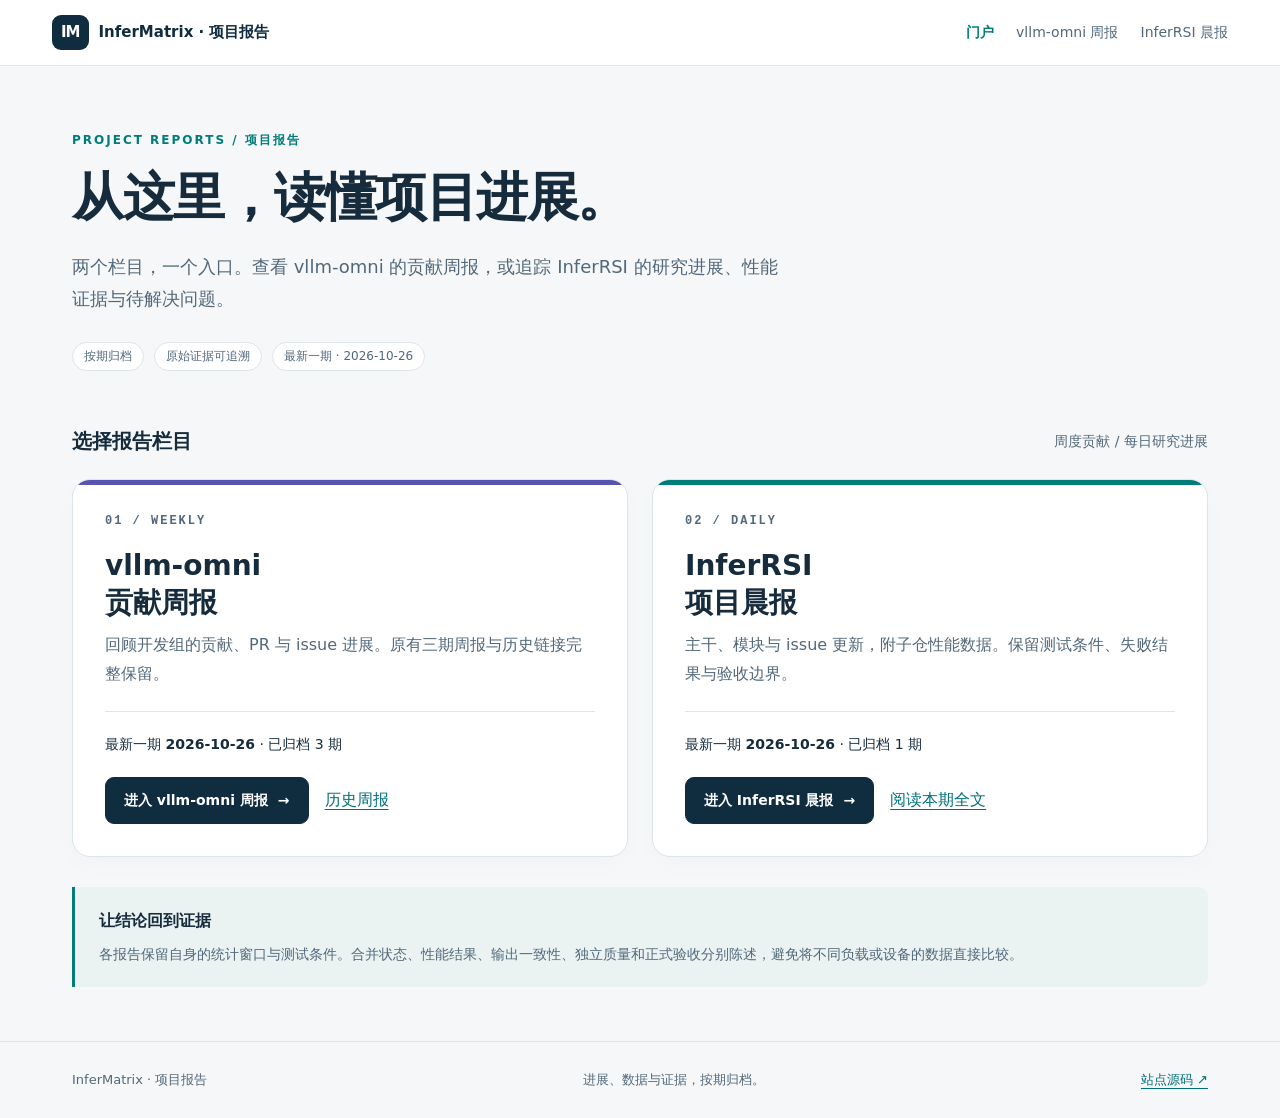
==== commit 6bc237fe: "Add report portal and full InferRSI morning briefing for 2026-10-26" ====
--- a/index.html
+++ b/index.html
@@ -1,58 +1,3 @@
-<!DOCTYPE html>
-<html lang="zh-CN">
-<head>
-<meta charset="UTF-8">
-<meta name="viewport" content="width=device-width, initial-scale=1.0">
-<title>InferMatrix深圳开发组 · 贡献报告</title>
-<style>
-  * { box-sizing: border-box; margin: 0; padding: 0; }
-  body { font-family: -apple-system, "Segoe UI", Roboto, "PingFang SC", "Microsoft YaHei", "Noto Sans SC", sans-serif;
-    background: #f4f6fb; color: #1a2233; }
-  header.top { background: linear-gradient(135deg, #3730a3 0%, #4f46e5 55%, #6d28d9 100%); color: #fff;
-    padding: 16px 24px 14px; box-shadow: 0 4px 16px rgba(79, 70, 229, .25); }
-  header.top h1 { font-size: 19px; font-weight: 700; letter-spacing: .5px; }
-  header.top .sub { font-size: 12px; opacity: .8; margin-top: 2px; }
-  .tabs { display: flex; flex-wrap: wrap; gap: 8px; margin-top: 12px; }
-  .tabs button { font-family: inherit; font-size: 13px; font-weight: 600; cursor: pointer;
-    border: 1px solid rgba(255,255,255,.45); background: rgba(255,255,255,.12); color: #fff;
-    border-radius: 999px; padding: 5px 16px; transition: all .15s; }
-  .tabs button:hover { background: rgba(255,255,255,.25); }
-  .tabs button.active { background: #fff; color: #4f46e5; border-color: #fff; }
-  iframe { width: 100%; height: calc(100vh - 128px); border: 0; display: block; background: #f4f6fb; }
-  .err { padding: 24px; color: #5a6478; font-size: 14px; }
-</style>
-</head>
-<body>
-<header class="top">
-  <h1>InferMatrix深圳开发组 · 贡献报告</h1>
-  <div class="sub">vllm-project/vllm-omni ｜ 点击日期标签切换各期报告</div>
-  <div class="tabs" id="tabs"></div>
-</header>
-<iframe id="frame" title="报告内容"></iframe>
-<script>
-  const frame = document.getElementById('frame');
-  const tabs = document.getElementById('tabs');
-  function select(item) {
-    frame.src = item.file;
-    history.replaceState(null, '', '#' + encodeURIComponent(item.file.replace('reports/', '')));
-    [...tabs.children].forEach(b => b.classList.toggle('active', b.dataset.file === item.file));
-  }
-  fetch('reports/list.json', { cache: 'no-store' })
-    .then(r => { if (!r.ok) throw new Error('list ' + r.status); return r.json(); })
-    .then(list => {
-      if (!Array.isArray(list) || !list.length) { tabs.innerHTML = '<span class="err">暂无报告</span>'; return; }
-      for (const item of list) {
-        const b = document.createElement('button');
-        b.textContent = item.label;
-        b.dataset.file = item.file;
-        b.onclick = () => select(item);
-        tabs.appendChild(b);
-      }
-      const hash = decodeURIComponent(location.hash.slice(1));
-      const target = list.find(i => i.file === 'reports/' + hash) || list[0];
-      select(target);
-    })
-    .catch(() => { tabs.innerHTML = '<span class="err">报告列表加载失败，请稍后刷新</span>'; });
-</script>
-</body>
-</html>
+<!doctype html>
+<html lang="zh-CN"><head><meta charset="utf-8"><meta name="viewport" content="width=device-width,initial-scale=1"><meta name="description" content="InferMatrix 项目报告：vllm-omni 贡献周报与 InferRSI 项目晨报。"><meta name="color-scheme" content="light"><title>报告门户 · InferMatrix 项目报告</title><link rel="stylesheet" href="assets/site.css"></head>
+<body><a class="skip" href="#main">跳到主要内容</a><header class="masthead"><div class="masthead-inner"><a class="brand" href="index.html"><span class="monogram" aria-hidden="true">IM</span> InferMatrix · 项目报告</a><nav class="global-nav" aria-label="栏目导航"><a href="index.html" aria-current="page">门户</a><a href="vllm-omni/">vllm-omni 周报</a><a href="inferrsi/">InferRSI 晨报</a></nav></div></header><main id="main" class="wrap"><section class="hero"><p class="eyebrow">Project reports / 项目报告</p><h1>从这里，读懂项目进展。</h1><p class="lead">两个栏目，一个入口。查看 vllm-omni 的贡献周报，或追踪 InferRSI 的研究进展、性能证据与待解决问题。</p><div class="hero-meta"><span class="pill">按期归档</span><span class="pill">原始证据可追溯</span><span class="pill">最新一期 · 2026-10-26</span></div></section><div class="section-label"><h2>选择报告栏目</h2><span class="quiet">周度贡献 / 每日研究进展</span></div><div class="columns"><article class="channel-card omni"><span class="number">01 / WEEKLY</span><h2>vllm-omni<br>贡献周报</h2><p>回顾开发组的贡献、PR 与 issue 进展。原有三期周报与历史链接完整保留。</p><div class="latest">最新一期 <strong>2026-10-26</strong> · 已归档 3 期</div><div class="actions"><a class="button" href="vllm-omni/">进入 vllm-omni 周报 <span aria-hidden="true">→</span></a><a href="vllm-omni/#archive">历史周报</a></div></article><article class="channel-card"><span class="number">02 / DAILY</span><h2>InferRSI<br>项目晨报</h2><p>主干、模块与 issue 更新，附子仓性能数据。保留测试条件、失败结果与验收边界。</p><div class="latest">最新一期 <strong>2026-10-26</strong> · 已归档 1 期</div><div class="actions"><a class="button" href="inferrsi/">进入 InferRSI 晨报 <span aria-hidden="true">→</span></a><a href="inferrsi/2026-10-26/">阅读本期全文</a></div></article></div><aside class="reading-note"><h2>让结论回到证据</h2><p>各报告保留自身的统计窗口与测试条件。合并状态、性能结果、输出一致性、独立质量和正式验收分别陈述，避免将不同负载或设备的数据直接比较。</p></aside></main><script>try{const h=decodeURIComponent(location.hash.slice(1));if(/^weekly-\d{4}-\d{2}-\d{2}\.html$/.test(h))location.replace('vllm-omni/#'+encodeURIComponent(h));}catch(e){/* Invalid legacy hash leaves the portal usable. */}</script><footer><div class="wrap"><span>InferMatrix · 项目报告</span><span>进展、数据与证据，按期归档。</span><a href="https://github.com/zengchuang-hw/zengchuang-hw.github.io">站点源码 ↗</a></div></footer></body></html>
--- a/assets/site.css
+++ b/assets/site.css
@@ -0,0 +1,7 @@
+:root{--ink:#162c3d;--muted:#52687a;--paper:#f5f7f8;--card:#fff;--line:#dce5e9;--teal:#007d78;--navy:#102d40;--orange:#9c4c0d;--radius:18px}
+*{box-sizing:border-box}html{scroll-behavior:smooth;scroll-padding-top:88px}body{margin:0;background:var(--paper);color:var(--ink);font:16px/1.8 system-ui,-apple-system,"Segoe UI","PingFang SC","Microsoft YaHei",sans-serif}a{color:#006f78;text-underline-offset:4px;overflow-wrap:anywhere}a:hover{color:#003f49}button{font:inherit;cursor:pointer}a:focus-visible,button:focus-visible,summary:focus-visible{outline:3px solid #e9a33c;outline-offset:4px}.skip{position:absolute;top:-100px;left:12px;z-index:10;padding:10px;background:white}.skip:focus{top:10px}.masthead{background:#fff;border-bottom:1px solid var(--line)}.masthead-inner{max-width:1240px;margin:auto;padding:15px 32px;display:flex;align-items:center;justify-content:space-between;gap:18px}.brand{display:flex;align-items:center;gap:10px;color:var(--navy);font-weight:750;text-decoration:none;font-size:15px}.monogram{background:var(--navy);color:white;border-radius:9px;padding:4px 9px;letter-spacing:-1px}.global-nav{display:flex;gap:22px;flex-wrap:wrap;font-size:14px}.global-nav a{color:var(--muted);text-decoration:none}.global-nav a[aria-current=page]{color:var(--teal);font-weight:750}.wrap{max-width:1200px;margin:auto;padding:0 32px}.hero{padding:64px 0 40px}.eyebrow{font-size:12px;font-weight:750;letter-spacing:2px;text-transform:uppercase;color:var(--teal);margin:0 0 14px}.hero h1{font-size:clamp(30px,4.3vw,52px);line-height:1.22;letter-spacing:-1.5px;margin:0 0 22px}.hero .lead{font-size:18px;max-width:720px;color:var(--muted);margin:0}.hero-meta{display:flex;gap:10px;align-items:center;flex-wrap:wrap;margin-top:26px}.pill{font-size:12px;border:1px solid var(--line);padding:3px 11px;border-radius:30px;background:#fff;color:var(--muted)}.columns{display:grid;grid-template-columns:1fr 1fr;gap:24px}.channel-card{display:flex;flex-direction:column;border:1px solid var(--line);border-radius:var(--radius);padding:32px;background:white;position:relative;overflow:hidden;box-shadow:0 8px 24px #102d4005}.channel-card:before{content:"";position:absolute;inset:0 0 auto;height:5px;background:var(--teal)}.channel-card.omni:before{background:#5654af}.channel-card .number{font:700 12px/1.5 ui-monospace,monospace;letter-spacing:2px;color:var(--muted)}.channel-card h2{margin:18px 0 10px;font-size:28px;line-height:1.3}.channel-card p{color:var(--muted);margin:0 0 22px}.channel-card .latest{font-size:14px;border-top:1px solid var(--line);padding-top:20px;margin-top:auto}.actions{display:flex;gap:16px;align-items:center;flex-wrap:wrap;margin-top:20px}.button{display:inline-flex;align-items:center;justify-content:center;gap:10px;padding:10px 18px;background:var(--navy);color:white!important;border:1px solid var(--navy);border-radius:9px;text-decoration:none;font-size:14px;font-weight:700;min-height:44px}.button:hover{background:#244a61}.button.secondary{background:white;color:var(--navy)!important;border-color:var(--line)}.section-label{display:flex;justify-content:space-between;align-items:center;gap:15px;margin:12px 0 20px}.section-label h2{font-size:20px;margin:0}.quiet{color:var(--muted);font-size:14px}.reading-note{margin:30px 0 54px;padding:20px 24px;border-left:3px solid var(--teal);background:#eaf2f2;border-radius:0 10px 10px 0}.reading-note h2{font-size:16px;margin:0 0 6px}.reading-note p{font-size:14px;margin:0;color:var(--muted)}footer{border-top:1px solid var(--line);padding:26px 0;margin-top:45px;color:var(--muted);font-size:13px}footer .wrap{display:flex;justify-content:space-between;gap:20px;flex-wrap:wrap}.breadcrumb{font-size:13px;color:var(--muted);padding-top:26px}.breadcrumb a{text-decoration:none}.edition{display:grid;grid-template-columns:100px 1fr auto;gap:26px;align-items:center;padding:28px;border:1px solid var(--line);border-radius:var(--radius);background:#fff}.edition-date{color:var(--teal);font-size:32px;font-weight:750;line-height:1.1}.edition-date small{display:block;font-size:13px;color:var(--muted);margin-top:8px;font-weight:400}.edition h3{margin:0 0 8px;font-size:21px}.edition p{color:var(--muted);margin:0;font-size:14px}.archive-list{display:grid;gap:16px;margin-bottom:50px}.report-hero{padding:40px 0 26px}.report-hero h1{font-size:clamp(30px,4vw,44px);margin-bottom:16px}.report-date{font-size:20px;color:var(--muted);letter-spacing:0}.window{display:flex;gap:20px;flex-wrap:wrap;color:var(--muted);font-size:13px}.window p{margin:0}.metrics{display:grid;grid-template-columns:repeat(4,1fr);gap:14px;margin:26px 0}.metric{padding:20px;border:1px solid var(--line);border-radius:12px;background:#fff}.metric strong{display:block;color:var(--navy);font-size:30px;line-height:1.3;letter-spacing:-1px}.metric span{display:block;font-size:13px;margin-top:6px;color:var(--muted)}.metric em{font-style:normal;font-size:12px;color:var(--orange)}.report-layout{display:grid;grid-template-columns:210px minmax(0,1fr);gap:34px;align-items:start}.toc{position:sticky;top:22px;font-size:13px;padding:22px 0}.toc p{margin:0 0 12px;font-size:11px;letter-spacing:2px;font-weight:750;color:var(--muted)}.toc a{display:block;padding:7px 12px;text-decoration:none;color:var(--muted);border-left:2px solid var(--line)}.toc a:hover{color:var(--teal);border-color:var(--teal)}.toc .sub{padding-left:25px;font-size:12px}.report-body{min-width:0}.chapter{margin-bottom:30px;background:#fff;border:1px solid var(--line);border-radius:var(--radius);padding:28px 30px}.chapter h2{font-size:24px;line-height:1.4;margin:0 0 24px;padding-bottom:16px;border-bottom:1px solid var(--line)}.chapter h3{font-size:19px;line-height:1.55;margin:30px 0 16px}.chapter p{margin:16px 0;font-size:14px;line-height:1.95;overflow-wrap:anywhere}.chapter ul{padding-left:20px;margin:16px 0}.chapter li{margin:14px 0;font-size:14px;line-height:1.95;overflow-wrap:anywhere}.status{display:inline;padding:1px 5px;border-radius:4px;font:650 11px/1.6 ui-monospace,monospace;overflow-wrap:anywhere;background:#edf1f4;color:#435566}.status.pass{background:#e3f2ee;color:#14644e}.status.fail{background:#fbe9e8;color:#a3342f}.status.uncertain{background:#fff0d8;color:#8a4f0f}.status.unrun{background:#eaf0f7;color:#425b7a}.legend{padding:16px 20px;background:#fff;border:1px solid var(--line);border-radius:12px;font-size:12px;color:var(--muted);margin-bottom:26px}.legend p{margin:0 0 9px}.legend p:last-child{margin:0}.table-wrap{overflow:auto;border:1px solid var(--line);border-radius:10px;margin:20px 0;max-width:100%}table{border-collapse:collapse;width:100%;min-width:650px;font-size:12px;line-height:1.7}caption{text-align:left;padding:14px 16px;background:#f0f5f6;font-weight:700;color:var(--ink)}th,td{padding:12px 14px;border-top:1px solid var(--line);text-align:left;vertical-align:top}th{font-weight:700;background:#f6f8f9}tbody th{background:white}tbody tr:last-child{background:#fff8eb}.table-note{font-size:12px!important;color:var(--muted)}details{border:1px solid var(--line);border-radius:10px;margin:12px 0;background:#fcfdfd}summary{padding:16px 18px;cursor:pointer;font-size:14px;font-weight:700;line-height:1.7;overflow-wrap:anywhere}summary::marker{color:var(--teal)}summary .summary-hint{font-weight:400;font-size:11px;color:var(--muted);display:block;padding-left:18px}details .detail-body{padding:0 18px 10px;border-top:1px solid var(--line)}details[open]{background:white}details[open] summary{color:var(--teal)}.report-tools{display:flex;gap:12px;flex-wrap:wrap;margin:0 0 22px}.report-tools button{border:1px solid var(--line);border-radius:8px;padding:7px 13px;background:white;color:var(--navy);font-size:13px;min-height:40px}.end-nav{display:flex;justify-content:space-between;gap:18px;flex-wrap:wrap;padding:10px 0 20px;font-size:14px}.omni-header{padding-bottom:25px}.date-tabs{display:flex;gap:10px;flex-wrap:wrap;margin-bottom:20px}.date-tabs a{border:1px solid var(--line);border-radius:30px;padding:8px 18px;background:#fff;font-size:14px;text-decoration:none;min-height:44px}.date-tabs a[aria-current=true]{background:var(--navy);color:white;border-color:var(--navy)}.reader{background:#fff;border:1px solid var(--line);border-radius:12px;overflow:hidden}.reader-bar{padding:12px 18px;font-size:13px;display:flex;gap:15px;justify-content:space-between;flex-wrap:wrap;border-bottom:1px solid var(--line)}iframe{display:block;border:0;width:100%;height:80vh;min-height:600px}.archive-links{padding:25px 0}.archive-links ul{padding-left:20px}.archive-links a{font-size:14px}.sr-only{position:absolute;width:1px;height:1px;padding:0;margin:-1px;overflow:hidden;clip:rect(0,0,0,0);white-space:nowrap;border:0}
+@media(max-width:900px){.report-layout{grid-template-columns:1fr}.toc{position:static;padding:0;display:flex;flex-wrap:wrap;gap:5px 12px}.toc p{width:100%;margin:0}.toc a{padding:4px 8px}.toc .sub{padding-left:8px}.metrics{grid-template-columns:repeat(2,1fr)}.report-layout{gap:20px}}
+@media(max-width:620px){html{scroll-padding-top:20px}.wrap{padding:0 20px}.masthead-inner{padding:14px 20px;align-items:flex-start;flex-direction:column;gap:10px}.global-nav{gap:20px;font-size:13px}.hero{padding:38px 0 28px}.hero h1{letter-spacing:-.8px}.hero .lead{font-size:16px}.columns{grid-template-columns:1fr;gap:18px}.channel-card{padding:26px}.channel-card h2{font-size:25px}.edition{grid-template-columns:1fr;gap:18px;padding:24px}.edition-date{font-size:24px}.edition-date small{display:inline;margin-left:10px}.section-label{align-items:flex-start;flex-direction:column;gap:5px}.metric{padding:15px}.metric strong{font-size:25px}.metrics{gap:10px}.chapter{padding:22px 18px;border-radius:12px}.chapter h2{font-size:21px}.chapter h3{font-size:17px}.chapter p,.chapter li{font-size:14px}.report-layout{gap:16px}.report-hero{padding-top:28px}.report-hero h1{font-size:30px}.report-date{display:block;font-size:18px;margin-top:10px}.window{gap:5px}.report-tools button{flex:1}.reader-bar{font-size:12px}iframe{min-height:570px}.end-nav{font-size:13px}.legend{padding:15px}.reading-note{padding:18px;margin-bottom:34px}}
+@media(prefers-reduced-motion:reduce){html{scroll-behavior:auto}}
+@media print{.masthead,.toc,.report-tools,.end-nav,.skip,footer{display:none}.wrap{max-width:none;padding:0}.report-layout{display:block}.chapter{border:0;padding:0;break-inside:auto}.chapter h2,.chapter h3{break-after:avoid}.metrics{grid-template-columns:repeat(4,1fr)}details:not([open])>:not(summary){display:block}details{break-inside:avoid}.table-wrap{overflow:visible}table{min-width:0}a{color:inherit}.hero{padding:10px 0}.status{border:1px solid #bbb}}
+[hidden]{display:none!important}
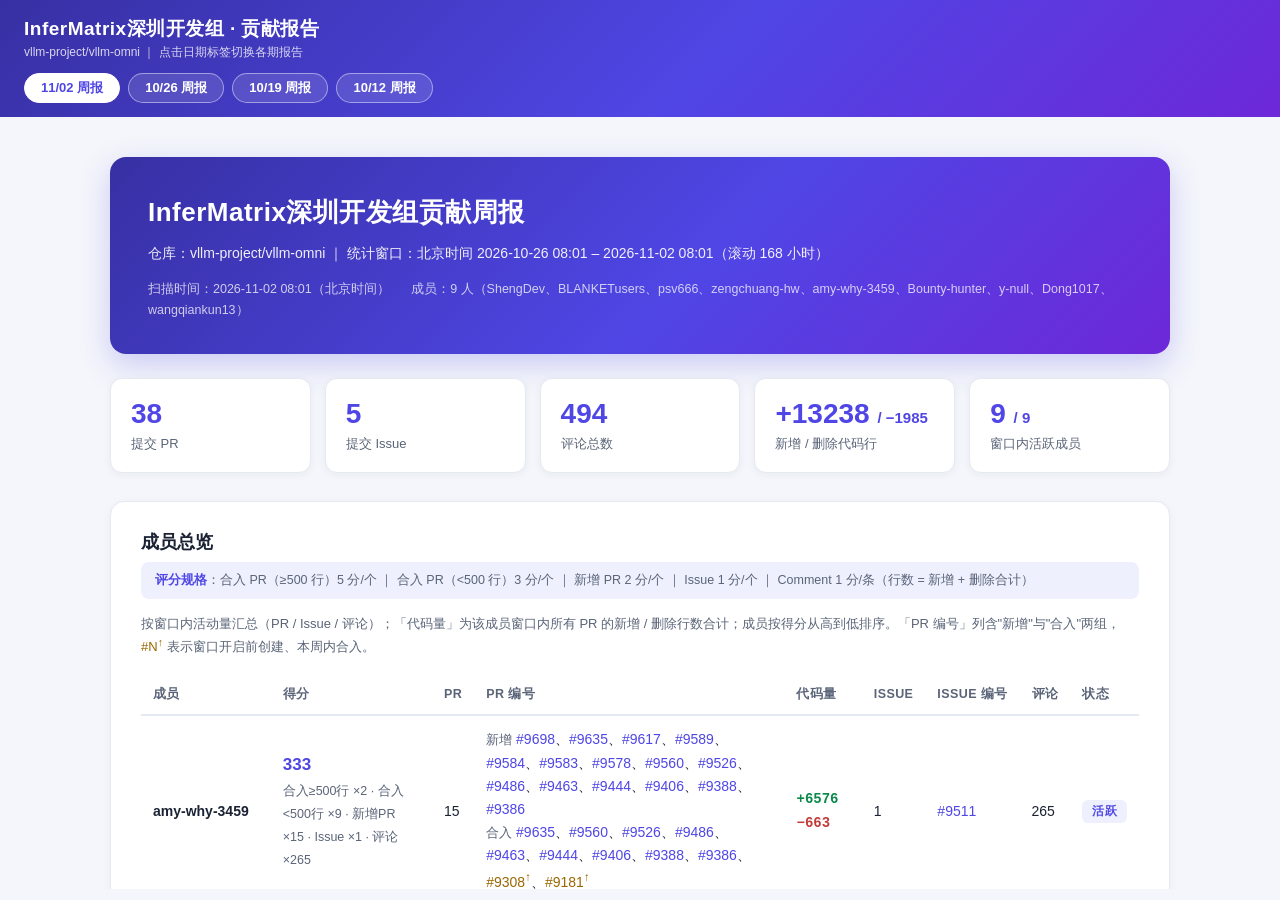
==== commit dc964a70: "发布 2026-11-02 周报" ====
--- a/index.html
+++ b/index.html
@@ -1,3 +1,58 @@
-<!doctype html>
-<html lang="zh-CN"><head><meta charset="utf-8"><meta name="viewport" content="width=device-width,initial-scale=1"><meta name="description" content="InferMatrix 项目报告：vllm-omni 贡献周报与 InferRSI 项目晨报。"><meta name="color-scheme" content="light"><title>报告门户 · InferMatrix 项目报告</title><link rel="stylesheet" href="assets/site.css"></head>
-<body><a class="skip" href="#main">跳到主要内容</a><header class="masthead"><div class="masthead-inner"><a class="brand" href="index.html"><span class="monogram" aria-hidden="true">IM</span> InferMatrix · 项目报告</a><nav class="global-nav" aria-label="栏目导航"><a href="index.html" aria-current="page">门户</a><a href="vllm-omni/">vllm-omni 周报</a><a href="inferrsi/">InferRSI 晨报</a></nav></div></header><main id="main" class="wrap"><section class="hero"><p class="eyebrow">Project reports / 项目报告</p><h1>从这里，读懂项目进展。</h1><p class="lead">两个栏目，一个入口。查看 vllm-omni 的贡献周报，或追踪 InferRSI 的研究进展、性能证据与待解决问题。</p><div class="hero-meta"><span class="pill">按期归档</span><span class="pill">原始证据可追溯</span><span class="pill">最新一期 · 2026-10-26</span></div></section><div class="section-label"><h2>选择报告栏目</h2><span class="quiet">周度贡献 / 每日研究进展</span></div><div class="columns"><article class="channel-card omni"><span class="number">01 / WEEKLY</span><h2>vllm-omni<br>贡献周报</h2><p>回顾开发组的贡献、PR 与 issue 进展。原有三期周报与历史链接完整保留。</p><div class="latest">最新一期 <strong>2026-10-26</strong> · 已归档 3 期</div><div class="actions"><a class="button" href="vllm-omni/">进入 vllm-omni 周报 <span aria-hidden="true">→</span></a><a href="vllm-omni/#archive">历史周报</a></div></article><article class="channel-card"><span class="number">02 / DAILY</span><h2>InferRSI<br>项目晨报</h2><p>主干、模块与 issue 更新，附子仓性能数据。保留测试条件、失败结果与验收边界。</p><div class="latest">最新一期 <strong>2026-10-26</strong> · 已归档 1 期</div><div class="actions"><a class="button" href="inferrsi/">进入 InferRSI 晨报 <span aria-hidden="true">→</span></a><a href="inferrsi/2026-10-26/">阅读本期全文</a></div></article></div><aside class="reading-note"><h2>让结论回到证据</h2><p>各报告保留自身的统计窗口与测试条件。合并状态、性能结果、输出一致性、独立质量和正式验收分别陈述，避免将不同负载或设备的数据直接比较。</p></aside></main><script>try{const h=decodeURIComponent(location.hash.slice(1));if(/^weekly-\d{4}-\d{2}-\d{2}\.html$/.test(h))location.replace('vllm-omni/#'+encodeURIComponent(h));}catch(e){/* Invalid legacy hash leaves the portal usable. */}</script><footer><div class="wrap"><span>InferMatrix · 项目报告</span><span>进展、数据与证据，按期归档。</span><a href="https://github.com/zengchuang-hw/zengchuang-hw.github.io">站点源码 ↗</a></div></footer></body></html>+<!DOCTYPE html>
+<html lang="zh-CN">
+<head>
+<meta charset="UTF-8">
+<meta name="viewport" content="width=device-width, initial-scale=1.0">
+<title>InferMatrix深圳开发组 · 贡献报告</title>
+<style>
+  * { box-sizing: border-box; margin: 0; padding: 0; }
+  body { font-family: -apple-system, "Segoe UI", Roboto, "PingFang SC", "Microsoft YaHei", "Noto Sans SC", sans-serif;
+    background: #f4f6fb; color: #1a2233; }
+  header.top { background: linear-gradient(135deg, #3730a3 0%, #4f46e5 55%, #6d28d9 100%); color: #fff;
+    padding: 16px 24px 14px; box-shadow: 0 4px 16px rgba(79, 70, 229, .25); }
+  header.top h1 { font-size: 19px; font-weight: 700; letter-spacing: .5px; }
+  header.top .sub { font-size: 12px; opacity: .8; margin-top: 2px; }
+  .tabs { display: flex; flex-wrap: wrap; gap: 8px; margin-top: 12px; }
+  .tabs button { font-family: inherit; font-size: 13px; font-weight: 600; cursor: pointer;
+    border: 1px solid rgba(255,255,255,.45); background: rgba(255,255,255,.12); color: #fff;
+    border-radius: 999px; padding: 5px 16px; transition: all .15s; }
+  .tabs button:hover { background: rgba(255,255,255,.25); }
+  .tabs button.active { background: #fff; color: #4f46e5; border-color: #fff; }
+  iframe { width: 100%; height: calc(100vh - 128px); border: 0; display: block; background: #f4f6fb; }
+  .err { padding: 24px; color: #5a6478; font-size: 14px; }
+</style>
+</head>
+<body>
+<header class="top">
+  <h1>InferMatrix深圳开发组 · 贡献报告</h1>
+  <div class="sub">vllm-project/vllm-omni ｜ 点击日期标签切换各期报告</div>
+  <div class="tabs" id="tabs"></div>
+</header>
+<iframe id="frame" title="报告内容"></iframe>
+<script>
+  const frame = document.getElementById('frame');
+  const tabs = document.getElementById('tabs');
+  function select(item) {
+    frame.src = item.file;
+    history.replaceState(null, '', '#' + encodeURIComponent(item.file.replace('reports/', '')));
+    [...tabs.children].forEach(b => b.classList.toggle('active', b.dataset.file === item.file));
+  }
+  fetch('reports/list.json', { cache: 'no-store' })
+    .then(r => { if (!r.ok) throw new Error('list ' + r.status); return r.json(); })
+    .then(list => {
+      if (!Array.isArray(list) || !list.length) { tabs.innerHTML = '<span class="err">暂无报告</span>'; return; }
+      for (const item of list) {
+        const b = document.createElement('button');
+        b.textContent = item.label;
+        b.dataset.file = item.file;
+        b.onclick = () => select(item);
+        tabs.appendChild(b);
+      }
+      const hash = decodeURIComponent(location.hash.slice(1));
+      const target = list.find(i => i.file === 'reports/' + hash) || list[0];
+      select(target);
+    })
+    .catch(() => { tabs.innerHTML = '<span class="err">报告列表加载失败，请稍后刷新</span>'; });
+</script>
+</body>
+</html>
